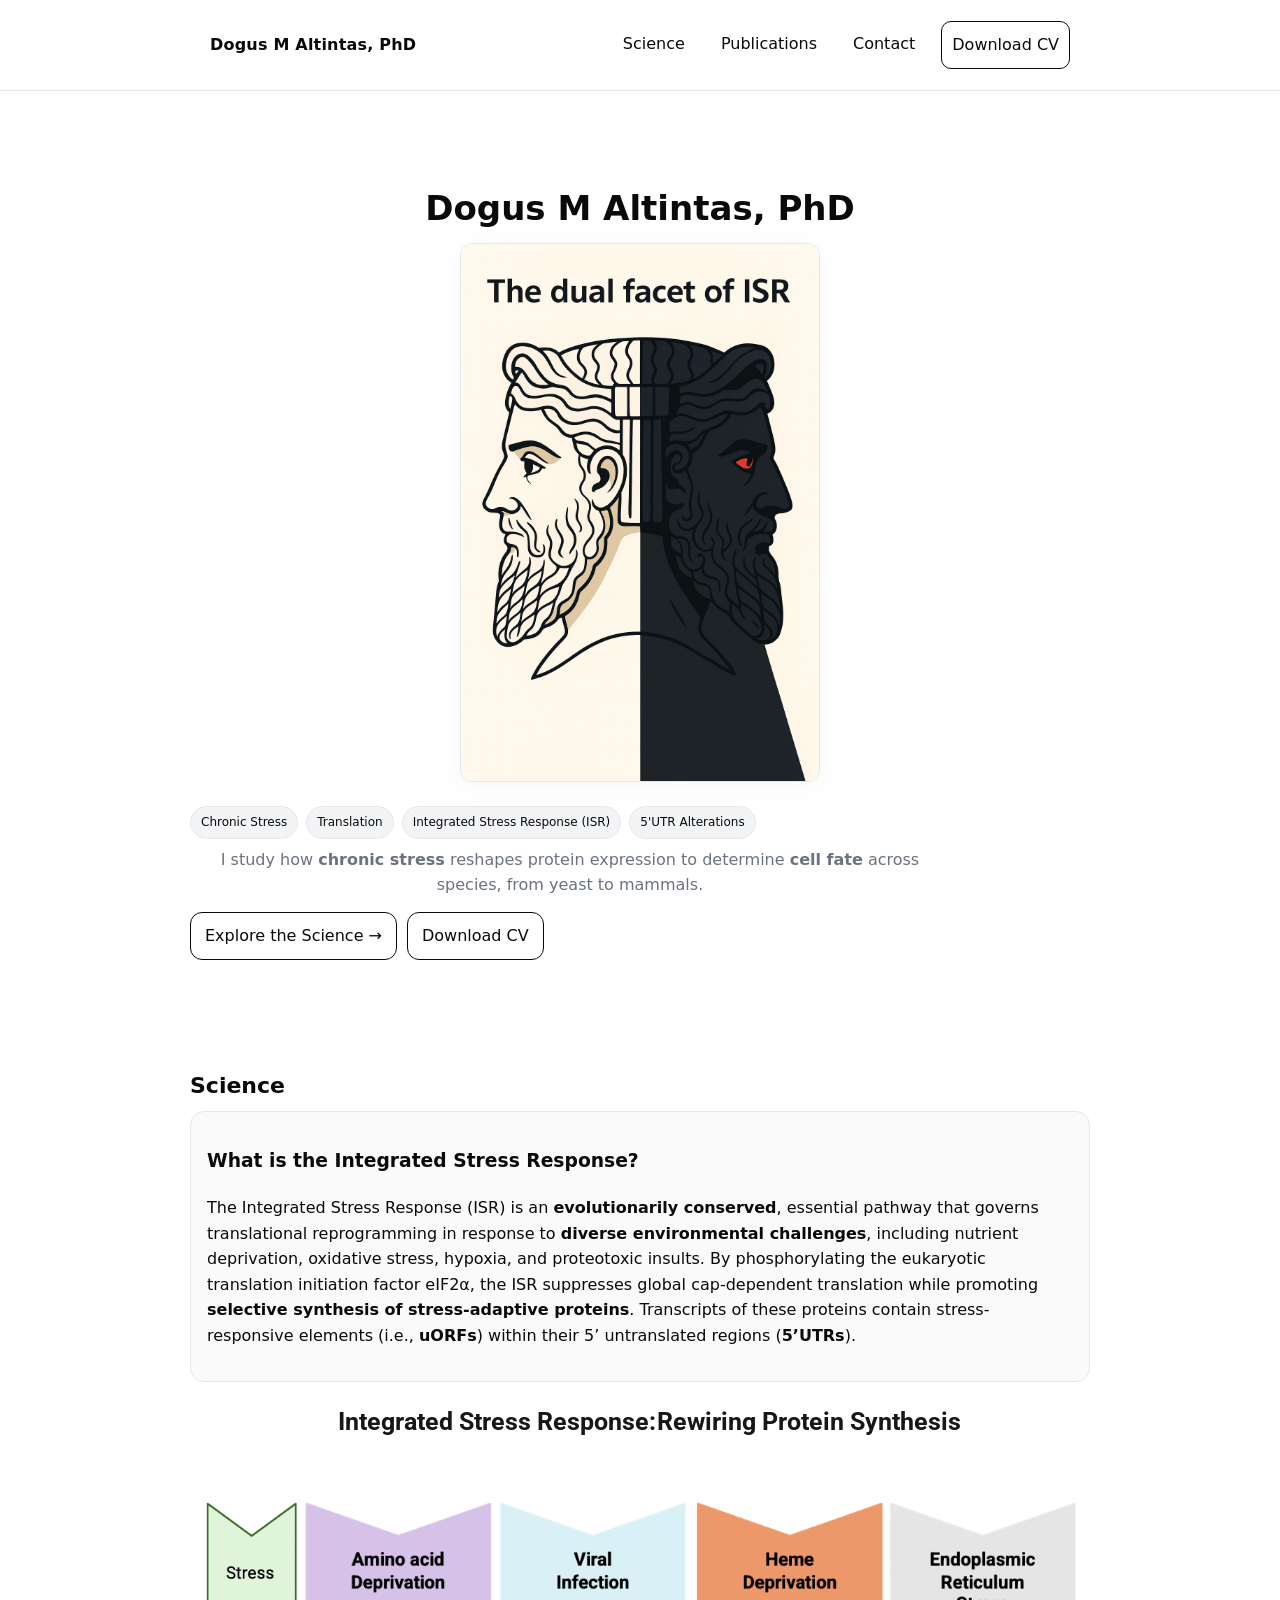
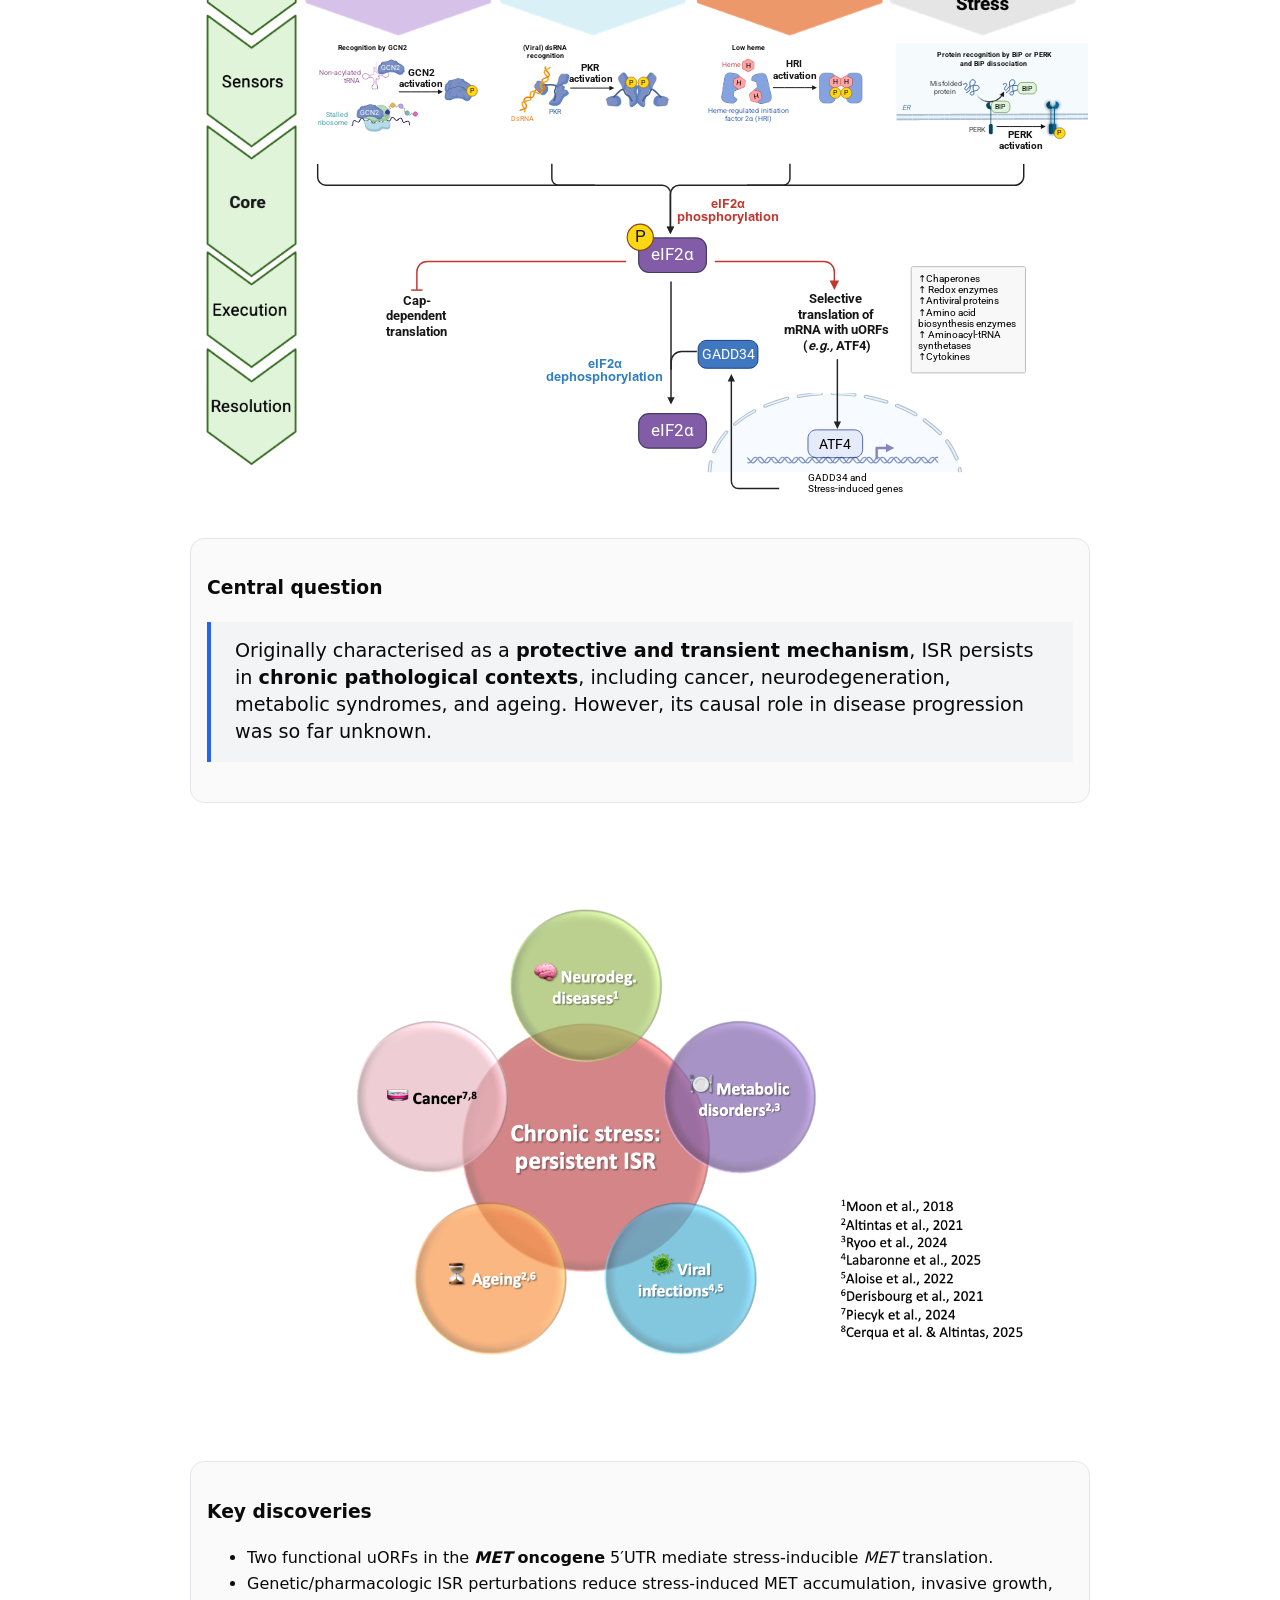
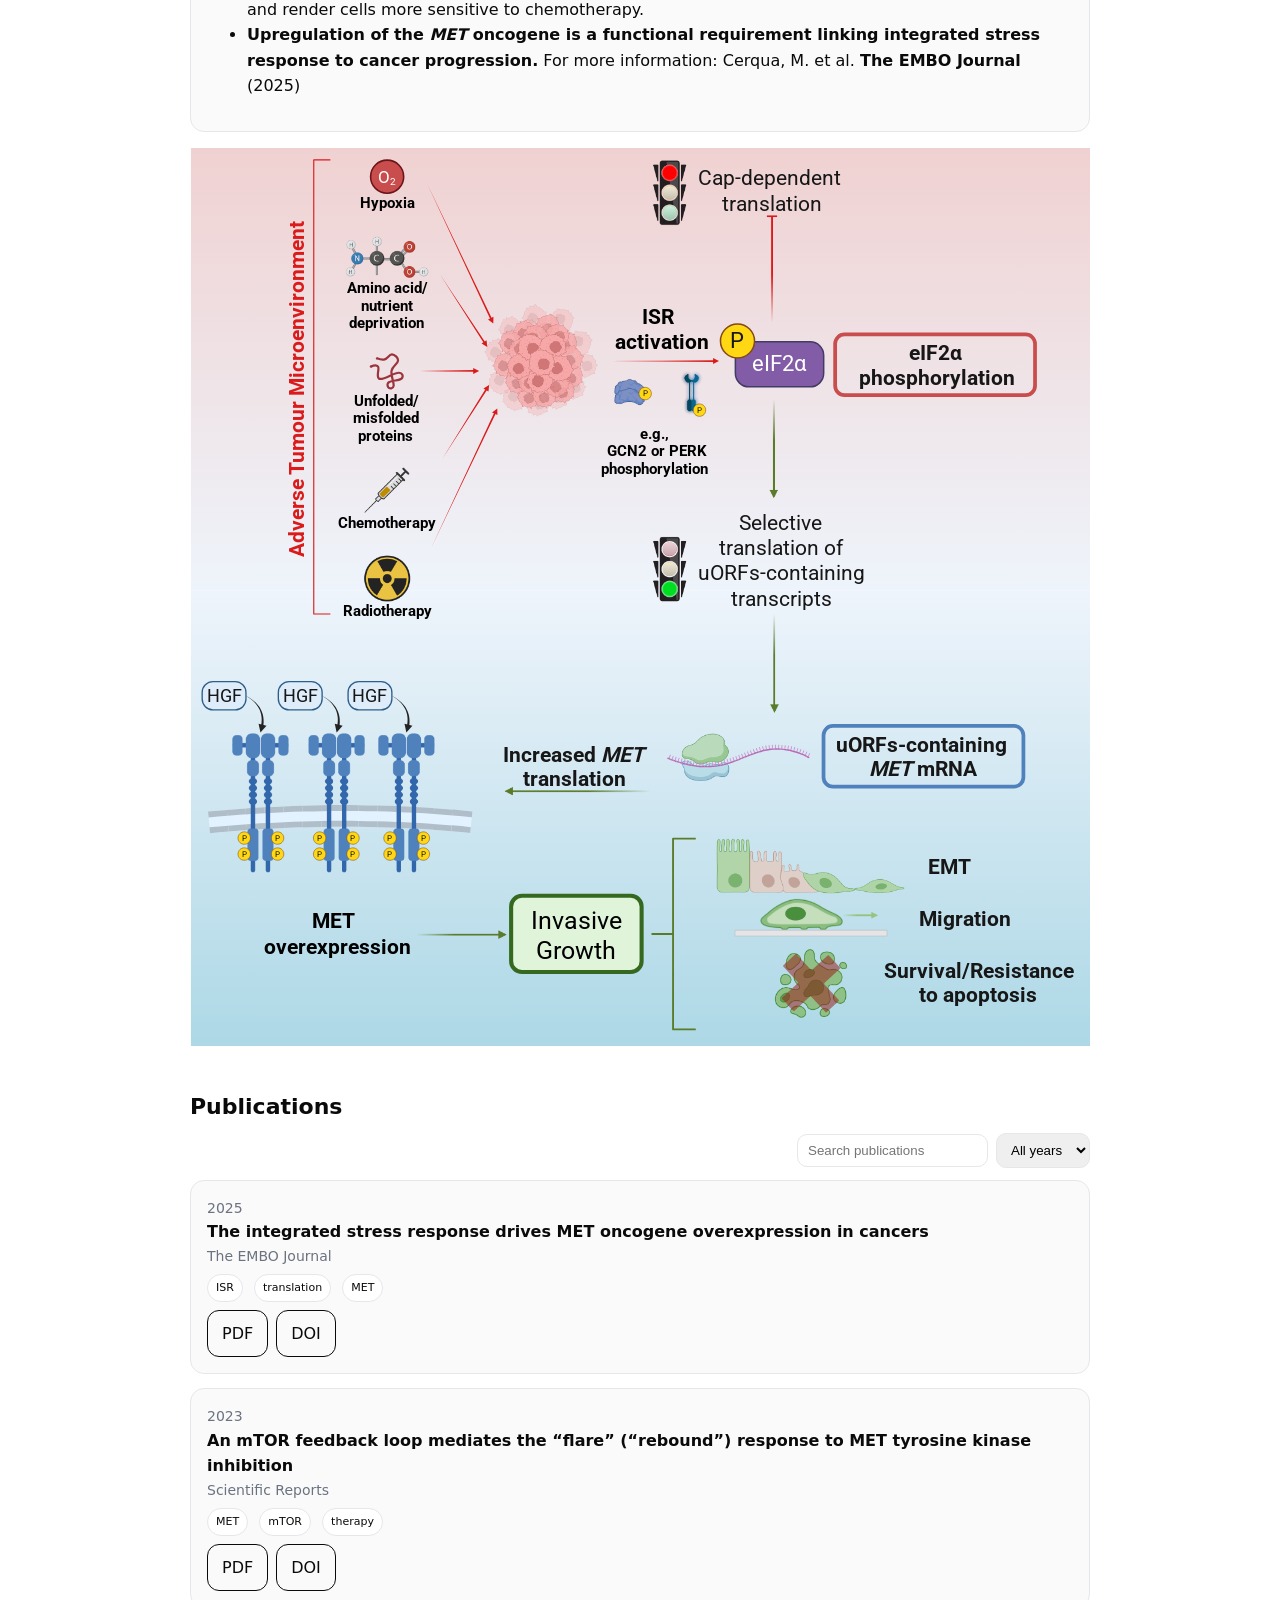
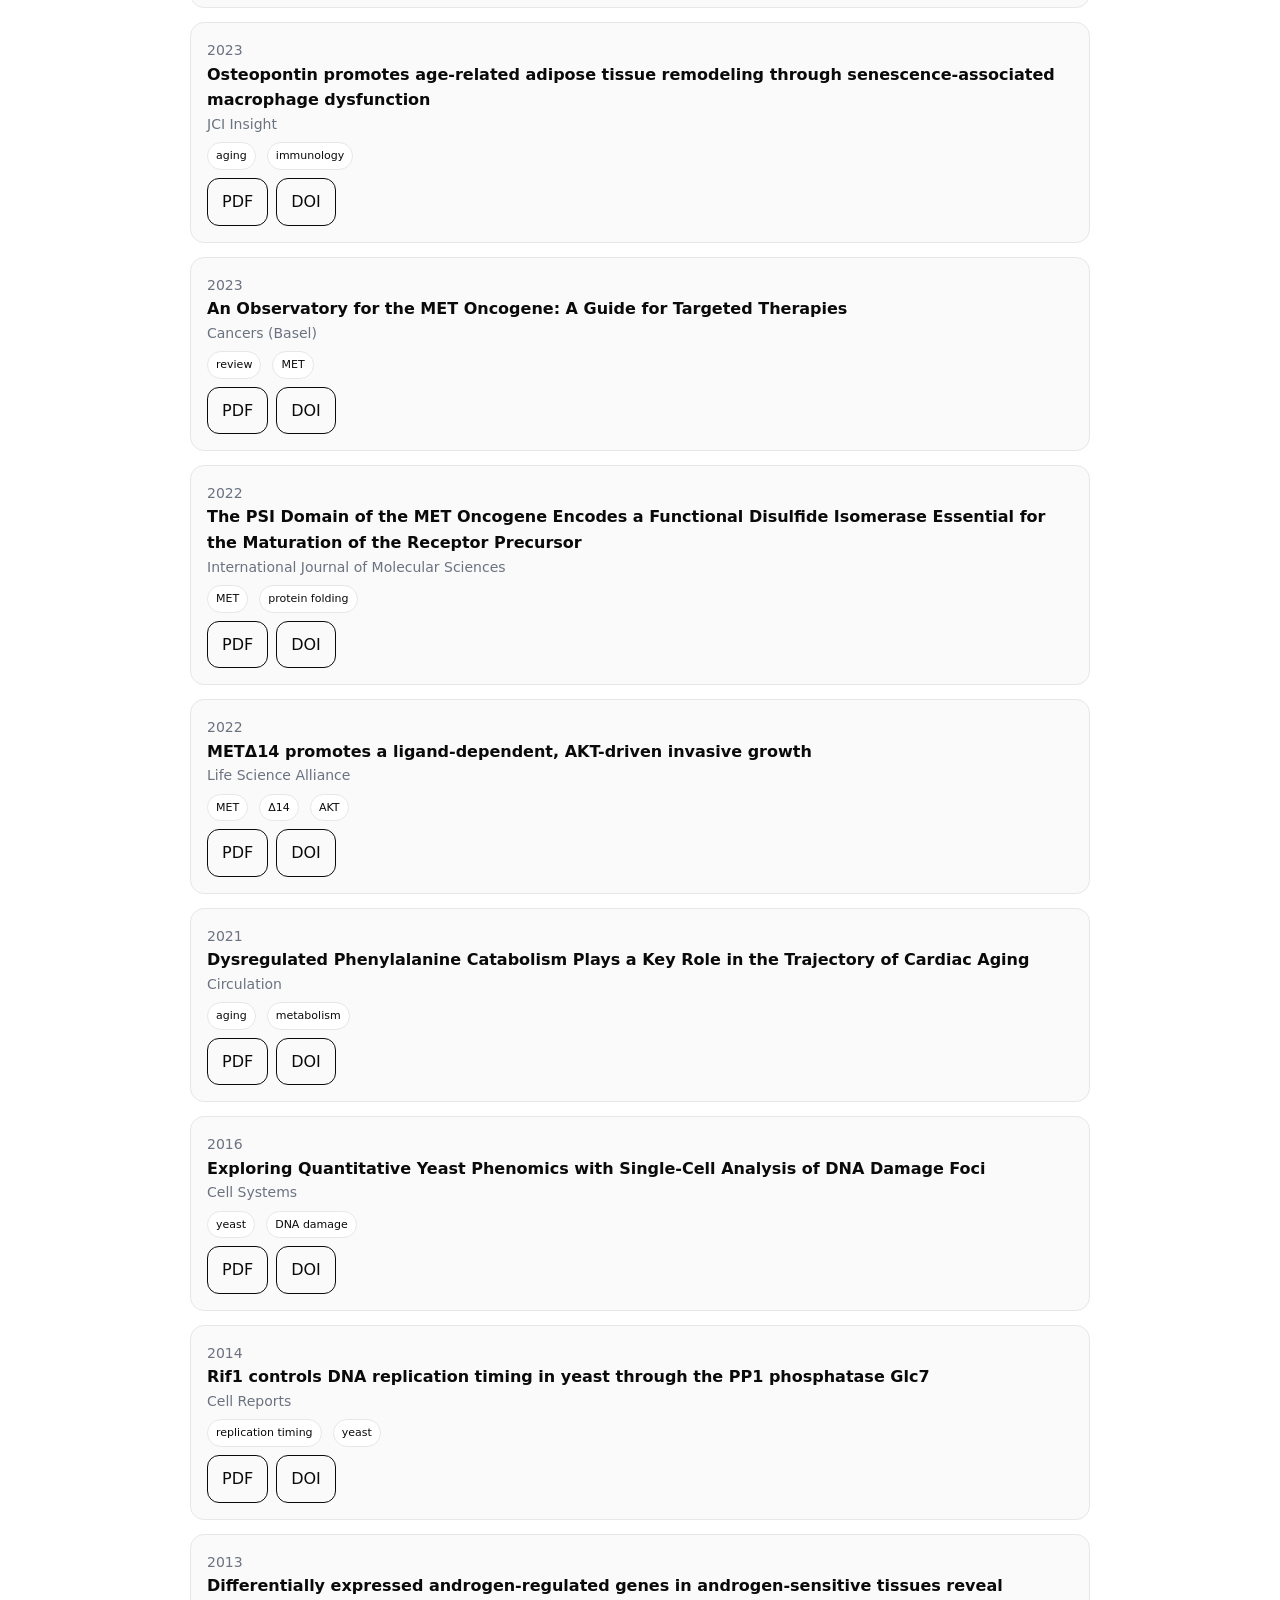
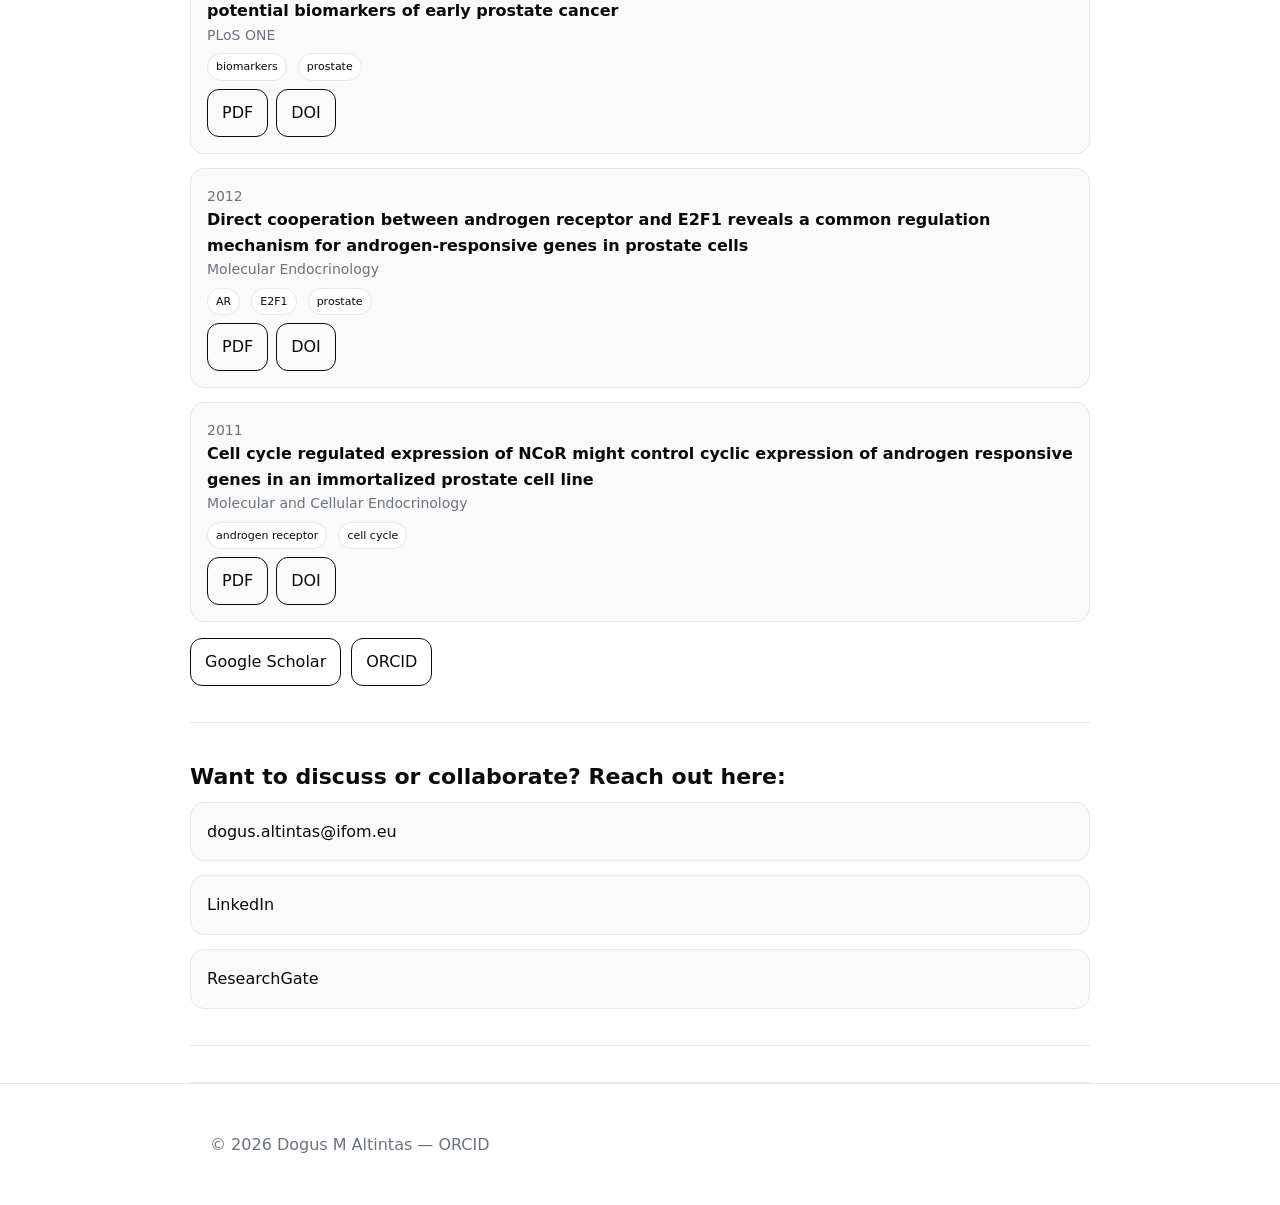
==== index.html @ 0d0ac502 "Add files via upload" ====
<!doctype html>
<html lang="en">
<head>
<meta charset="utf-8">
<meta name="viewport" content="width=device-width, initial-scale=1">
<title>Dogus M. Altintas, Ph.D. — Molecular Biologist</title>

<!-- Canonical & SEO -->
<link rel="canonical" href="https://altintas-d.github.io/altintas-dm/">
<meta name="description" content="Molecular biologist focused on translational control and the Integrated Stress Response (ISR).">
<meta name="author" content="Dogus M Altintas">

<!-- Open Graph / Twitter -->
<meta property="og:title" content="Dogus M Altintas, PhD">
<meta property="og:description" content="Chronic stress, translational control, the Integrated Stress Response (ISR), and 5'UTR Alterations.">
<meta property="og:type" content="website">
<meta property="og:url" content="https://altintas-d.github.io/altintas-dm/">
<meta property="og:image" content="assets/og-junon.png">
<meta name="twitter:card" content="summary_large_image">
<meta name="twitter:title" content="Dogus M Altintas, PhD">
<meta name="twitter:description" content="Chronic stress, translational control, and the Integrated Stress Response (ISR).">
<meta name="twitter:image" content="assets/og-junon.png">

<!-- JSON-LD -->
<script type="application/ld+json">
{
  "@context":"https://schema.org",
  "@type":"Person",
  "name":"Dogus M Altintas",
  "jobTitle":"Molecular Biologist",
  "url":"https://altintas-d.github.io/altintas-dm/",
  "sameAs":[
    "https://scholar.google.com/citations?user=b-Qah3UAAAAJ",
    "https://www.linkedin.com/in/dogus-altintas-ab0a99b6/",
    "https://orcid.org/0000-0001-7153-4462"
  ]
}
</script>

<style>
:root{ --fg:#0a0a0a; --bg:#fff; --muted:#6b7280; --border:#e5e7eb; --chip:#f3f4f6; }
*{box-sizing:border-box}
html,body{margin:0;padding:0;font-family:ui-sans-serif,system-ui,Inter,Helvetica,Arial,sans-serif;line-height:1.6;color:var(--fg);background:var(--bg)}
a{color:inherit;text-decoration:none} a:hover{text-decoration:underline}
.container{max-width:900px;margin:0 auto;padding:20px}
header{position:sticky;top:0;background:rgba(255,255,255,.9);backdrop-filter:saturate(160%) blur(6px);border-bottom:1px solid var(--border);z-index:10}
.nav{display:flex;align-items:center;justify-content:space-between;gap:12px;flex-wrap:wrap}
.brand{font-weight:700;padding:12px 0;letter-spacing:.2px}
.links{display:flex;gap:16px;flex-wrap:wrap}
.links a{padding:10px;border-radius:10px} .links a:hover{background:#f8fafc}
.hero{padding:72px 0} .hero h1{font-size:34px;margin:0 0 8px 0}
.hero p{color:var(--muted);max-width:760px;margin:8px 0 0}
.keywords{display:flex;gap:8px;flex-wrap:wrap;margin:16px 0 8px}
.keyword{font-size:12px;background:var(--chip);border:1px solid var(--border);border-radius:999px;padding:6px 10px}
.cta{display:flex;gap:10px;flex-wrap:wrap;margin-top:14px}
.button{border:1px solid var(--fg);border-radius:12px;padding:10px 14px;display:inline-block}
.section{padding:36px 0;border-bottom:1px solid var(--border)}
h2{font-size:22px;margin:0 0 8px 0}
.grid{display:grid;grid-template-columns:1fr;gap:14px}
.card{border:1px solid var(--border);border-radius:14px;padding:16px;background:#fafafa}
.small{color:var(--muted);font-size:14px}
.center{text-align:center}
img.hero-art{max-width:360px;width:100%;height:auto;border-radius:12px;border:1px solid var(--border);box-shadow:0 4px 24px rgba(0,0,0,.04)}
.badge{display:inline-block;font-size:11px;border:1px solid var(--border);border-radius:999px;padding:4px 8px;margin-right:6px;background:#fff}
.pub-actions{display:flex;gap:8px;flex-wrap:wrap;margin-top:8px}
.controls{display:flex;gap:8px;flex-wrap:wrap;align-items:center;justify-content:flex-end}
input[type='search'], select{border:1px solid var(--border);border-radius:10px;padding:8px 10px}
footer{padding:28px 0;color:var(--muted);border-top:1px solid var(--border)}
.notice{background:#fefce8;border:1px solid #fde68a;color:#92400e;padding:10px 12px;border-radius:10px}
</style>

<style>
  /* === Janus split hero (vanilla HTML/CSS/JS) === */
  .janus-wrap{
    --split:50%;
    position:relative; max-width:760px; margin:24px auto;
    border-radius:16px; overflow:hidden; border:1px solid #e5e7eb;
    background:#fff;
  }
  .janus{display:block; width:100%; height:auto; user-select:none; pointer-events:none}
  /* Base = light/acute (left). Overlay = dark/chronic (right) clipped by --split */
  .janus.base{ filter: saturate(1.02) brightness(1.02); }
  .janus.overlay{
    position:absolute; inset:0;
    clip-path: polygon(var(--split) 0, 100% 0, 100% 100%, var(--split) 100%);
    filter: grayscale(.15) brightness(.62) contrast(1.2);
    transition: clip-path .8s ease;
  }
  /* Right side subtle vignette to emphasize chronic */
  .janus-wrap::after{
    content:""; position:absolute; inset:0;
    background: linear-gradient(to right, transparent 40%, rgba(0,0,0,.45) 100%);
    mix-blend-mode:multiply; pointer-events:none;
  }
  /* Split handle highlight */
  .janus-splitline{
    position:absolute; top:0; bottom:0; left:calc(var(--split) - 1px); width:2px;
    background: linear-gradient(to bottom, rgba(0,0,0,.0), rgba(0,0,0,.25), rgba(0,0,0,.0));
    pointer-events:none; transition:left .8s ease;
  }
  /* Labels */
  .janus-label{
    position:absolute; bottom:10px; font:12px ui-sans-serif,system-ui,Inter,Arial;
    background:#ffffffd9; color:#111; border:1px solid #e5e7eb; border-radius:999px;
    padding:6px 10px; backdrop-filter:saturate(120%) blur(4px);
  }
  .janus-label.right{ right:10px; }
  .janus-label.left{ left:10px; }
  /* On hover, slide split a bit to the right to reveal more “acute” side */
  .janus-wrap:hover{ --split:60%; }
  /* Dark theme (optional) */
  @media (prefers-color-scheme: dark){
    .janus-wrap{ border-color:#1f2937; background:#0b0f19; }
    .janus-wrap::after{ background: linear-gradient(to right, transparent 40%, rgba(0,0,0,.55) 100%); }
    .janus-label{ background:#111827d9; color:#e5e7eb; border-color:#374151; }
    .janus-splitline{ background: linear-gradient(to bottom, rgba(255,255,255,.0), rgba(255,255,255,.35), rgba(255,255,255,.0)); }
  }
</style>



</head>
<body>
  <header>
    <div class="container nav">
      <a class="brand" href="#home">Dogus M Altintas, PhD</a>
      <nav class="links">
        <a href="#science">Science</a>
        <a href="#publications">Publications</a>
        <a href="#contact">Contact</a>
        <a class="button" href="cv/Dogus_M_Altintas_CV.pdf" download>Download CV</a>
      </nav>
    </div>
  </header>

  <main>
    <!-- Home -->
    <section id="home" class="container hero center">
      <h1 style="margin-top:18px">Dogus M Altintas, PhD</h1>
      <img class="hero-art" src="assets/janus.png" alt="Junon cartoon (placeholder)" loading="lazy" decoding="async">
      <div class="keywords" aria-label="keywords">
        <span class="keyword">Chronic Stress</span>
        <span class="keyword">Translation</span>
        <span class="keyword">Integrated Stress Response (ISR)</span>
        <span class="keyword">5'UTR Alterations</span>
      </div>
      <p>I study how <strong>chronic stress</strong> reshapes protein expression to determine <strong>cell fate</strong> across species, from yeast to mammals.</p>
      <div class="cta">
        <a class="button" href="#science">Explore the Science →</a>
        <a class="button" href="cv/Dogus_M_Altintas_CV.pdf" download>Download CV</a>
      </div>
    </section>

    <!-- Science -->
    <section id="science" class="container section">
      <h2>Science</h2>
      <div class="grid">
        <div class="card">
          <h3>What is the Integrated Stress Response?</h3>
          <p>The Integrated Stress Response (ISR) is an <strong>evolutionarily conserved</strong>, essential pathway that governs translational reprogramming in response to <strong>diverse environmental challenges</strong>, including nutrient deprivation, oxidative stress, hypoxia, and proteotoxic insults. By phosphorylating the eukaryotic translation initiation factor eIF2α, the ISR suppresses global cap-dependent translation while promoting <strong>selective synthesis of stress-adaptive proteins</strong>. Transcripts of these proteins contain stress-responsive elements (i.e., <strong>uORFs</strong>) within their 5’ untranslated regions (<strong>5’UTRs</strong>). </p>
        </div>
        <section id="science">
  <img src="assets/isr-cartoon.svg" alt="Integrated Stress Response mechanism" style="max-width:100%; height:auto;">
   <div class="grid">
        <div class="card">
          <h3>Central question</h3>
          <p style="background:#f3f4f6; padding:1rem 1.5rem; border-left:4px solid #2563eb; font-size:1.2rem; line-height:1.4; margin-bottom:1.5rem;">
  Originally characterised as a <strong>protective and transient mechanism</strong>, 
  ISR persists in <strong>chronic pathological contexts</strong>, 
  including cancer, neurodegeneration, metabolic syndromes, and ageing. 
  However, its causal role in disease progression was so far unknown.
        <section id="science">
          </div>
  <img src="assets/Chronic ISR diseases.svg" alt="Integrated Stress Response mechanism" style="max-width:100%; height:auto;">
   <div class="grid">
        <div class="card">
          <h3>Key discoveries</h3>
          <ul>
            <li>Two functional uORFs in the <strong><em>MET</em> oncogene</strong> 5′UTR mediate stress-inducible <em>MET</em> translation.</li>
            <li>Genetic/pharmacologic ISR perturbations reduce stress-induced MET accumulation, invasive growth, and render cells more sensitive to chemotherapy.</li>
            <li><strong>Upregulation of the <em>MET</em> oncogene is a functional requirement linking integrated stress response to cancer progression.</strong> For more information: Cerqua, M. et al. <strong>The EMBO Journal</strong> (2025)</li>
          </ul>
        </div>
        <section id="science">
  <img src="assets/Graphical abstract ISR MET.svg" alt="Integrated Stress Response mechanism" style="max-width:100%; height:auto;">
   

    <!-- Publications -->
    <section id="publications" class="container section">
      <h2>Publications</h2>
      <div class="controls">
        <input type="search" id="q" placeholder="Search publications">
        <select id="year">
          <option value="all">All years</option>
          <option>2025</option>
          <option>2023</option>
          <option>2022</option>
          <option>2021</option>
          <option>2016</option>
          <option>2014</option>
          <option>2013</option>
          <option>2012</option>
          <option>2011</option>
        </select>
      </div>
      <div id="pub-list" class="grid" style="margin-top:12px"></div>
      <div class="cta" style="margin-top:16px">
        <a class="button" href="https://scholar.google.com/citations?user=b-Qah3UAAAAJ&hl=fr&oi=ao">Google Scholar</a>
        <a class="button" href="https://orcid.org/0000-0001-7153-4462">ORCID</a>
      </div>
    </section>

    <!-- Contact -->
    <section id="contact" class="container section">
      <h2>Want to discuss or collaborate? Reach out here:</h2>
      <div class="grid">
        <div class="card">
          <div class="small"></div>
          <div><a href="mailto:dogus.altintas@ifom.eu">dogus.altintas@ifom.eu</a></div>
        </div>
        <div class="card">
          <div class="small"></div>
          <div><a href="https://www.linkedin.com/in/dogus-altintas-ab0a99b6/">LinkedIn</a></div>
        </div>
        <div class="card">
          <div class="small"></div>
          <div><a href="https://www.researchgate.net/profile/Dogus-Altintas-3">ResearchGate</a></div>
      </div>
    </section>
  </main>

  <footer>
    <div class="container">© <span id="yr"></span> Dogus M Altintas — <a href="https://orcid.org/0000-0001-7153-4462">ORCID</a></div>
  </footer>

<script>
// Year
document.getElementById('yr').textContent = new Date().getFullYear();

// Publications data
const pubs = [
  { y:2011, t:'Cell cycle regulated expression of NCoR might control cyclic expression of androgen responsive genes in an immortalized prostate cell line', j:'Molecular and Cellular Endocrinology', doi:'10.1016/j.mce.2010.10.007', pdf:'pubs/NCoR 2011.pdf', tags:['androgen receptor','cell cycle'] },
  { y:2012, t:'Direct cooperation between androgen receptor and E2F1 reveals a common regulation mechanism for androgen-responsive genes in prostate cells', j:'Molecular Endocrinology', doi:'10.1210/me.2012-1016', pdf:'pubs/E2F1 2012.pdf', tags:['AR','E2F1','prostate'] },
  { y:2013, t:'Differentially expressed androgen-regulated genes in androgen-sensitive tissues reveal potential biomarkers of early prostate cancer', j:'PLoS ONE', doi:'10.1371/journal.pone.0066278', pdf:'pubs/PlosOne 2013.pdf', tags:['biomarkers','prostate'] },
  { y:2014, t:'Rif1 controls DNA replication timing in yeast through the PP1 phosphatase Glc7', j:'Cell Reports', doi:'10.1016/j.celrep.2014.03.010', pdf:'pubs/Stefano 2014 Cell Reports.pdf', tags:['replication timing','yeast'] },
  { y:2016, t:'Exploring Quantitative Yeast Phenomics with Single-Cell Analysis of DNA Damage Foci', j:'Cell Systems', doi:'10.1016/j.cels.2016.08.008', pdf:'pubs/Styles 2016 Cell Systems.pdf', tags:['yeast','DNA damage'] },
  { y:2021, t:'Dysregulated Phenylalanine Catabolism Plays a Key Role in the Trajectory of Cardiac Aging', j:'Circulation', doi:'10.1161/CIRCULATIONAHA.121.054204', pdf:'pubs/CIRCULATIONAHA.121.054204.pdf', tags:['aging','metabolism'] },
  { y:2022, t:'The PSI Domain of the MET Oncogene Encodes a Functional Disulfide Isomerase Essential for the Maturation of the Receptor Precursor', j:'International Journal of Molecular Sciences', doi:'10.3390/ijms232012427', pdf:'pubs/PSI_ijms-23-12427-v3.pdf', tags:['MET','protein folding'] },
  { y:2022, t:'METΔ14 promotes a ligand-dependent, AKT-driven invasive growth', j:'Life Science Alliance', doi:'10.26508/lsa.202201409', pdf:'pubs/Exon14_e202201409.full.pdf', tags:['MET','Δ14','AKT'] },
  { y:2023, t:'An mTOR feedback loop mediates the “flare” (“rebound”) response to MET tyrosine kinase inhibition', j:'Scientific Reports', doi:'10.1038/s41598-023-28648-3', pdf:'pubs/mTOR_s41598-023-28648-3.pdf', tags:['MET','mTOR','therapy'] },
  { y:2023, t:'Osteopontin promotes age-related adipose tissue remodeling through senescence-associated macrophage dysfunction', j:'JCI Insight', doi:'10.1172/jci.insight.145811', pdf:'pubs/JCI_145811.1-20230403164835-covered-e0fd13ba177f913fd3156f593ead4cfd.pdf', tags:['aging','immunology'] },
  { y:2023, t:'An Observatory for the MET Oncogene: A Guide for Targeted Therapies', j:'Cancers (Basel)', doi:'10.3390/cancers15184672', pdf:'pubs/cancers-15-04672.pdf', tags:['review','MET'] },
  { y:2025, t:'The integrated stress response drives MET oncogene overexpression in cancers', j:'The EMBO Journal', doi:'10.1038/s44318-024-00338-4', pdf:'pubs/cerqua-et-al-2025-the-integrated-stress-response-drives-met-oncogene-overexpression-in-cancers.pdf', tags:['ISR','translation','MET'] },
];

const list = document.getElementById('pub-list');
const q = document.getElementById('q');
const year = document.getElementById('year');

function render(){
  const query = (q.value||'').toLowerCase();
  const y = year.value;
  list.innerHTML = '';
  pubs.filter(p => {
    const okYear = y==='all' || String(p.y)===y;
    const text = (p.t + ' ' + p.j + ' ' + (p.tags||[]).join(' ')).toLowerCase();
    const okText = text.includes(query);
    return okYear && okText;
  }).sort((a,b)=>b.y-a.y).forEach(p => {
    const card = document.createElement('div');
    card.className = 'card';
    card.innerHTML = `
      <div class="small">${p.y}</div>
      <div style="font-weight:600">${p.t}</div>
      <div class="small">${p.j}</div>
      <div style="margin-top:6px">${(p.tags||[]).map(t=>`<span class="badge">${t}</span>`).join(' ')}</div>
      <div class="pub-actions">
        ${p.pdf ? `<a class="button" href="${p.pdf}">PDF</a>` : '<span class="small">PDF coming soon</span>'}
        ${p.doi ? `<a class="button" href="https://doi.org/${p.doi}">DOI</a>` : ''}
      </div>
    `;
    list.appendChild(card);
  });
}
q.addEventListener('input', render);
year.addEventListener('change', render);
render();
</script>
<script>
  (function(){
    const wrap = document.getElementById('isrCartoon');
    const buttons = wrap.querySelectorAll('.isr-toggle');
    const outcomeLabel = document.getElementById('outcomeLabel');
    const outcomeText = document.getElementById('outcomeText');

    function setMode(mode){
      // update wrapper theme
      wrap.classList.toggle('chronic', mode === 'chronic');
      // UI buttons
      buttons.forEach(b => b.classList.toggle('active', b.dataset.mode === mode));
      // outcome text
      if(mode === 'acute'){
        outcomeLabel.textContent = 'Resolution:';
        outcomeText.textContent = 'Homeostasis restored · Proteostasis balanced · Adaptive recovery';
      } else {
        outcomeLabel.textContent = 'Outcome:';
        outcomeText.textContent = 'Persistent eIF2α~P · Translational reprogramming · Invasion & therapy tolerance';
      }
    }

    buttons.forEach(b => b.addEventListener('click', () => setMode(b.dataset.mode)));
    setMode('acute'); // default
  })();
</script>
<script>
  (function(){
    const wrap = document.getElementById('janusHero');
    if(!wrap) return;
    const line = wrap.querySelector('.janus-splitline');

    // keep the line aligned with --split
    const syncLine = () => {
      const cs = getComputedStyle(wrap);
      line.style.left = `calc(${cs.getPropertyValue('--split').trim()} - 1px)`;
    };
    const setSplit = pct => {
      wrap.style.setProperty('--split', pct + '%');
      syncLine();
    };

    // Initial split & smooth scroll-in animation
    setSplit(50);
    const io = new IntersectionObserver((entries) => {
      entries.forEach(entry => {
        if(entry.isIntersecting){
          // animate from 30% to 50%
          let start = null;
          const animate = (t) => {
            if(start === null) start = t;
            const p = Math.min(1, (t - start) / 800);  // 0.8s
            const val = 30 + (20 * p);
            setSplit(val);
            if(p < 1) requestAnimationFrame(animate);
          };
          requestAnimationFrame(animate);
          io.unobserve(wrap);
        }
      });
    }, { threshold: 0.35 });
    io.observe(wrap);

    // Re-sync on hover transitions
    wrap.addEventListener('transitionend', syncLine);
    window.addEventListener('resize', syncLine, { passive:true });
  })();
</script>
</body>
</html>
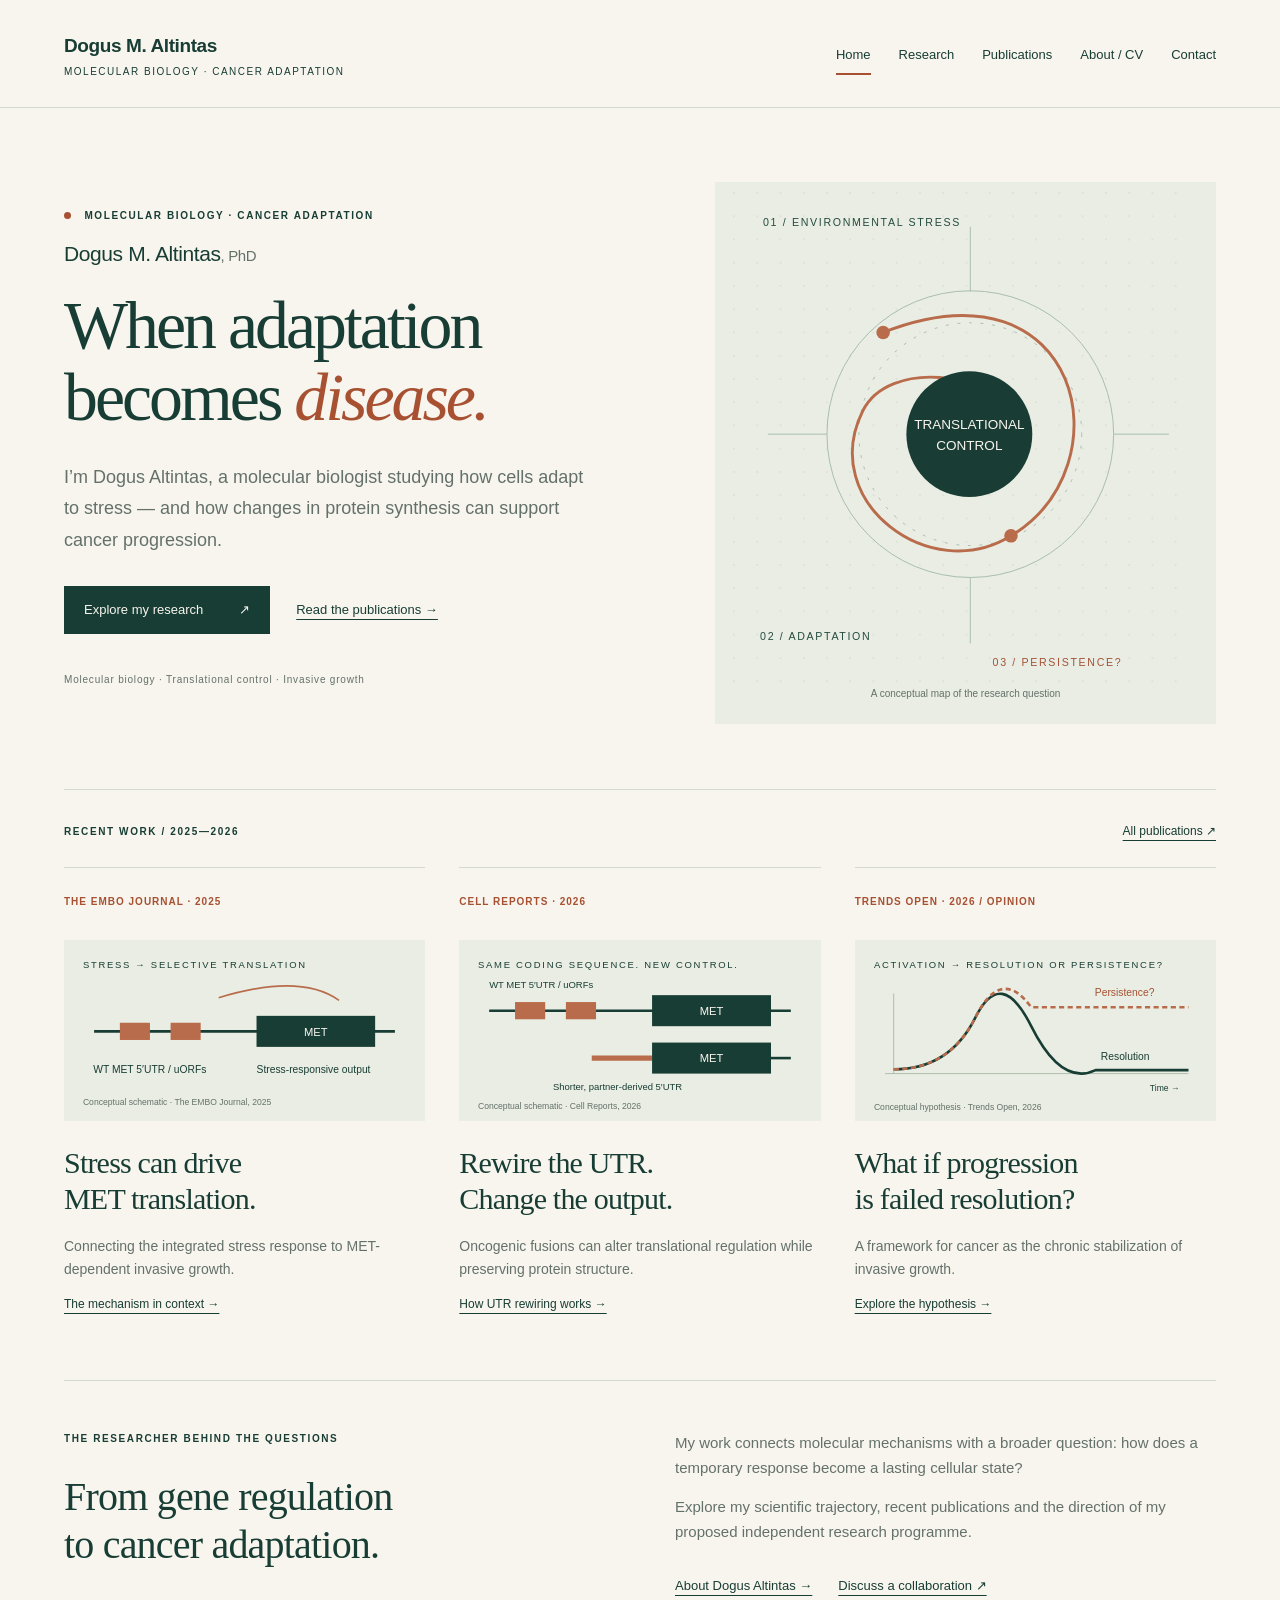
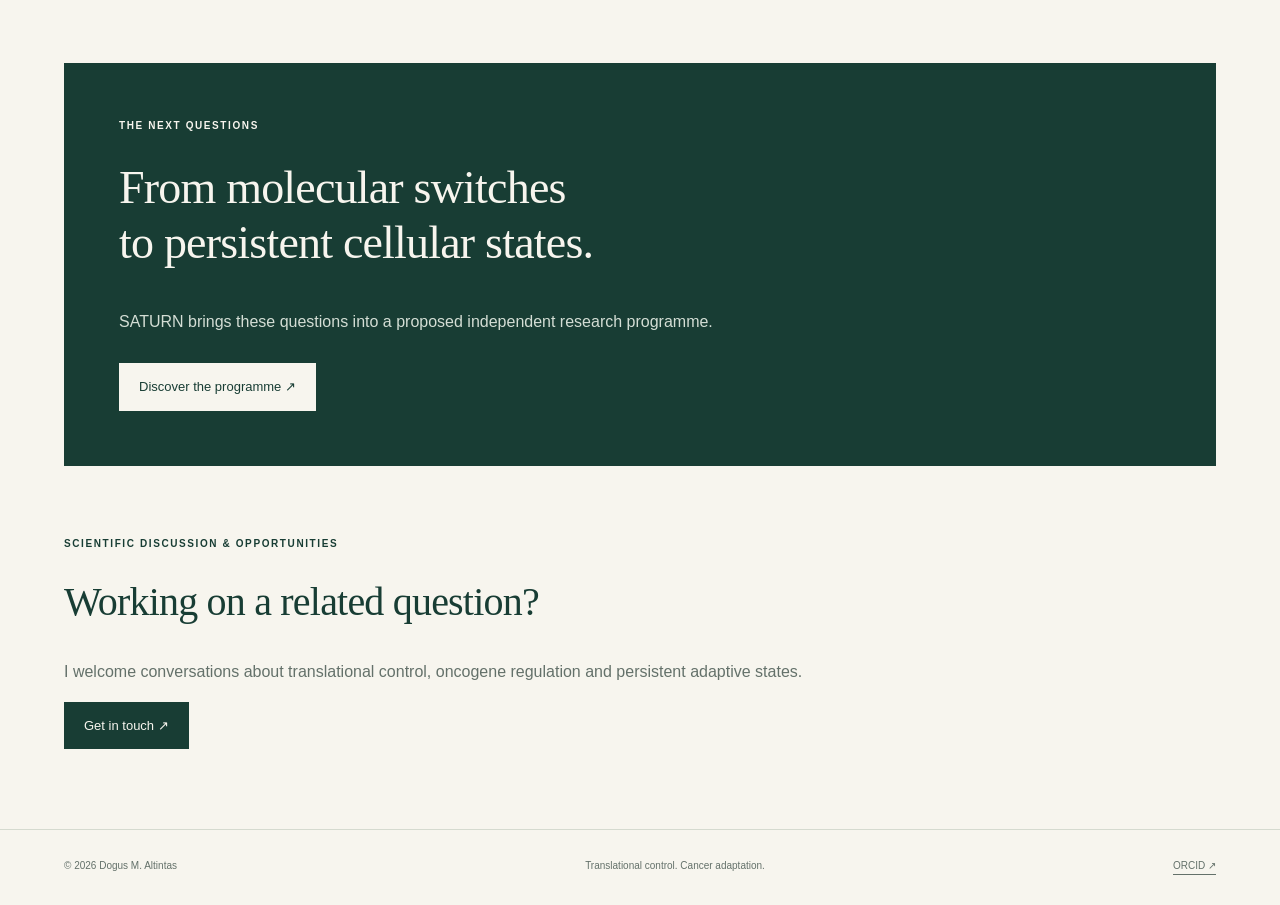
==== commit b3e3c887: "Publish redesigned academic website with SEO" ====
--- a/index.html
+++ b/index.html
@@ -1,363 +1,3 @@
-<!doctype html>
-<html lang="en">
-<head>
-<meta charset="utf-8">
-<meta name="viewport" content="width=device-width, initial-scale=1">
-<title>Dogus M. Altintas, Ph.D. — Molecular Biologist</title>
-
-<!-- Canonical & SEO -->
-<link rel="canonical" href="https://altintas-d.github.io/altintas-dm/">
-<meta name="description" content="Molecular biologist focused on translational control and the Integrated Stress Response (ISR).">
-<meta name="author" content="Dogus M Altintas">
-
-<!-- Open Graph / Twitter -->
-<meta property="og:title" content="Dogus M Altintas, PhD">
-<meta property="og:description" content="Chronic stress, translational control, the Integrated Stress Response (ISR), and 5'UTR Alterations.">
-<meta property="og:type" content="website">
-<meta property="og:url" content="https://altintas-d.github.io/altintas-dm/">
-<meta property="og:image" content="assets/og-junon.png">
-<meta name="twitter:card" content="summary_large_image">
-<meta name="twitter:title" content="Dogus M Altintas, PhD">
-<meta name="twitter:description" content="Chronic stress, translational control, and the Integrated Stress Response (ISR).">
-<meta name="twitter:image" content="assets/og-junon.png">
-
-<!-- JSON-LD -->
-<script type="application/ld+json">
-{
-  "@context":"https://schema.org",
-  "@type":"Person",
-  "name":"Dogus M Altintas",
-  "jobTitle":"Molecular Biologist",
-  "url":"https://altintas-d.github.io/altintas-dm/",
-  "sameAs":[
-    "https://scholar.google.com/citations?user=b-Qah3UAAAAJ",
-    "https://www.linkedin.com/in/dogus-altintas-ab0a99b6/",
-    "https://orcid.org/0000-0001-7153-4462"
-  ]
-}
-</script>
-
-<style>
-:root{ --fg:#0a0a0a; --bg:#fff; --muted:#6b7280; --border:#e5e7eb; --chip:#f3f4f6; }
-*{box-sizing:border-box}
-html,body{margin:0;padding:0;font-family:ui-sans-serif,system-ui,Inter,Helvetica,Arial,sans-serif;line-height:1.6;color:var(--fg);background:var(--bg)}
-a{color:inherit;text-decoration:none} a:hover{text-decoration:underline}
-.container{max-width:900px;margin:0 auto;padding:20px}
-header{position:sticky;top:0;background:rgba(255,255,255,.9);backdrop-filter:saturate(160%) blur(6px);border-bottom:1px solid var(--border);z-index:10}
-.nav{display:flex;align-items:center;justify-content:space-between;gap:12px;flex-wrap:wrap}
-.brand{font-weight:700;padding:12px 0;letter-spacing:.2px}
-.links{display:flex;gap:16px;flex-wrap:wrap}
-.links a{padding:10px;border-radius:10px} .links a:hover{background:#f8fafc}
-.hero{padding:72px 0} .hero h1{font-size:34px;margin:0 0 8px 0}
-.hero p{color:var(--muted);max-width:760px;margin:8px 0 0}
-.keywords{display:flex;gap:8px;flex-wrap:wrap;margin:16px 0 8px}
-.keyword{font-size:12px;background:var(--chip);border:1px solid var(--border);border-radius:999px;padding:6px 10px}
-.cta{display:flex;gap:10px;flex-wrap:wrap;margin-top:14px}
-.button{border:1px solid var(--fg);border-radius:12px;padding:10px 14px;display:inline-block}
-.section{padding:36px 0;border-bottom:1px solid var(--border)}
-h2{font-size:22px;margin:0 0 8px 0}
-.grid{display:grid;grid-template-columns:1fr;gap:14px}
-.card{border:1px solid var(--border);border-radius:14px;padding:16px;background:#fafafa}
-.small{color:var(--muted);font-size:14px}
-.center{text-align:center}
-img.hero-art{max-width:360px;width:100%;height:auto;border-radius:12px;border:1px solid var(--border);box-shadow:0 4px 24px rgba(0,0,0,.04)}
-.badge{display:inline-block;font-size:11px;border:1px solid var(--border);border-radius:999px;padding:4px 8px;margin-right:6px;background:#fff}
-.pub-actions{display:flex;gap:8px;flex-wrap:wrap;margin-top:8px}
-.controls{display:flex;gap:8px;flex-wrap:wrap;align-items:center;justify-content:flex-end}
-input[type='search'], select{border:1px solid var(--border);border-radius:10px;padding:8px 10px}
-footer{padding:28px 0;color:var(--muted);border-top:1px solid var(--border)}
-.notice{background:#fefce8;border:1px solid #fde68a;color:#92400e;padding:10px 12px;border-radius:10px}
-</style>
-
-<style>
-  /* === Janus split hero (vanilla HTML/CSS/JS) === */
-  .janus-wrap{
-    --split:50%;
-    position:relative; max-width:760px; margin:24px auto;
-    border-radius:16px; overflow:hidden; border:1px solid #e5e7eb;
-    background:#fff;
-  }
-  .janus{display:block; width:100%; height:auto; user-select:none; pointer-events:none}
-  /* Base = light/acute (left). Overlay = dark/chronic (right) clipped by --split */
-  .janus.base{ filter: saturate(1.02) brightness(1.02); }
-  .janus.overlay{
-    position:absolute; inset:0;
-    clip-path: polygon(var(--split) 0, 100% 0, 100% 100%, var(--split) 100%);
-    filter: grayscale(.15) brightness(.62) contrast(1.2);
-    transition: clip-path .8s ease;
-  }
-  /* Right side subtle vignette to emphasize chronic */
-  .janus-wrap::after{
-    content:""; position:absolute; inset:0;
-    background: linear-gradient(to right, transparent 40%, rgba(0,0,0,.45) 100%);
-    mix-blend-mode:multiply; pointer-events:none;
-  }
-  /* Split handle highlight */
-  .janus-splitline{
-    position:absolute; top:0; bottom:0; left:calc(var(--split) - 1px); width:2px;
-    background: linear-gradient(to bottom, rgba(0,0,0,.0), rgba(0,0,0,.25), rgba(0,0,0,.0));
-    pointer-events:none; transition:left .8s ease;
-  }
-  /* Labels */
-  .janus-label{
-    position:absolute; bottom:10px; font:12px ui-sans-serif,system-ui,Inter,Arial;
-    background:#ffffffd9; color:#111; border:1px solid #e5e7eb; border-radius:999px;
-    padding:6px 10px; backdrop-filter:saturate(120%) blur(4px);
-  }
-  .janus-label.right{ right:10px; }
-  .janus-label.left{ left:10px; }
-  /* On hover, slide split a bit to the right to reveal more “acute” side */
-  .janus-wrap:hover{ --split:60%; }
-  /* Dark theme (optional) */
-  @media (prefers-color-scheme: dark){
-    .janus-wrap{ border-color:#1f2937; background:#0b0f19; }
-    .janus-wrap::after{ background: linear-gradient(to right, transparent 40%, rgba(0,0,0,.55) 100%); }
-    .janus-label{ background:#111827d9; color:#e5e7eb; border-color:#374151; }
-    .janus-splitline{ background: linear-gradient(to bottom, rgba(255,255,255,.0), rgba(255,255,255,.35), rgba(255,255,255,.0)); }
-  }
-</style>
-
-
-
-</head>
-<body>
-  <header>
-    <div class="container nav">
-      <a class="brand" href="#home">Dogus M Altintas, PhD</a>
-      <nav class="links">
-        <a href="#science">Science</a>
-        <a href="#publications">Publications</a>
-        <a href="#contact">Contact</a>
-        <a class="button" href="cv/Dogus_M_Altintas_CV.pdf" download>Download CV</a>
-      </nav>
-    </div>
-  </header>
-
-  <main>
-    <!-- Home -->
-    <section id="home" class="container hero center">
-      <h1 style="margin-top:18px">Dogus M Altintas, PhD</h1>
-      <img class="hero-art" src="assets/janus.png" alt="Junon cartoon (placeholder)" loading="lazy" decoding="async">
-      <div class="keywords" aria-label="keywords">
-        <span class="keyword">Chronic Stress</span>
-        <span class="keyword">Translation</span>
-        <span class="keyword">Integrated Stress Response (ISR)</span>
-        <span class="keyword">5'UTR Alterations</span>
-      </div>
-      <p>I study how <strong>chronic stress</strong> reshapes protein expression to determine <strong>cell fate</strong> across species, from yeast to mammals.</p>
-      <div class="cta">
-        <a class="button" href="#science">Explore the Science →</a>
-        <a class="button" href="cv/Dogus_M_Altintas_CV.pdf" download>Download CV</a>
-      </div>
-    </section>
-
-    <!-- Science -->
-    <section id="science" class="container section">
-      <h2>Science</h2>
-      <div class="grid">
-        <div class="card">
-          <h3>What is the Integrated Stress Response?</h3>
-          <p>The Integrated Stress Response (ISR) is an <strong>evolutionarily conserved</strong>, essential pathway that governs translational reprogramming in response to <strong>diverse environmental challenges</strong>, including nutrient deprivation, oxidative stress, hypoxia, and proteotoxic insults. By phosphorylating the eukaryotic translation initiation factor eIF2α, the ISR suppresses global cap-dependent translation while promoting <strong>selective synthesis of stress-adaptive proteins</strong>. Transcripts of these proteins contain stress-responsive elements (i.e., <strong>uORFs</strong>) within their 5’ untranslated regions (<strong>5’UTRs</strong>). </p>
-        </div>
-        <section id="science">
-  <img src="assets/isr-cartoon.svg" alt="Integrated Stress Response mechanism" style="max-width:100%; height:auto;">
-   <div class="grid">
-        <div class="card">
-          <h3>Central question</h3>
-          <p style="background:#f3f4f6; padding:1rem 1.5rem; border-left:4px solid #2563eb; font-size:1.2rem; line-height:1.4; margin-bottom:1.5rem;">
-  Originally characterised as a <strong>protective and transient mechanism</strong>, 
-  ISR persists in <strong>chronic pathological contexts</strong>, 
-  including cancer, neurodegeneration, metabolic syndromes, and ageing. 
-  However, its causal role in disease progression was so far unknown.
-        <section id="science">
-          </div>
-  <img src="assets/Chronic ISR diseases.svg" alt="Integrated Stress Response mechanism" style="max-width:100%; height:auto;">
-   <div class="grid">
-        <div class="card">
-          <h3>Key discoveries</h3>
-          <ul>
-            <li>Two functional uORFs in the <strong><em>MET</em> oncogene</strong> 5′UTR mediate stress-inducible <em>MET</em> translation.</li>
-            <li>Genetic/pharmacologic ISR perturbations reduce stress-induced MET accumulation, invasive growth, and render cells more sensitive to chemotherapy.</li>
-            <li><strong>Upregulation of the <em>MET</em> oncogene is a functional requirement linking integrated stress response to cancer progression.</strong> For more information: Cerqua, M. et al. <strong>The EMBO Journal</strong> (2025)</li>
-          </ul>
-        </div>
-        <section id="science">
-  <img src="assets/Graphical abstract ISR MET.svg" alt="Integrated Stress Response mechanism" style="max-width:100%; height:auto;">
-   
-
-    <!-- Publications -->
-    <section id="publications" class="container section">
-      <h2>Publications</h2>
-      <div class="controls">
-        <input type="search" id="q" placeholder="Search publications">
-        <select id="year">
-          <option value="all">All years</option>
-          <option>2025</option>
-          <option>2023</option>
-          <option>2022</option>
-          <option>2021</option>
-          <option>2016</option>
-          <option>2014</option>
-          <option>2013</option>
-          <option>2012</option>
-          <option>2011</option>
-        </select>
-      </div>
-      <div id="pub-list" class="grid" style="margin-top:12px"></div>
-      <div class="cta" style="margin-top:16px">
-        <a class="button" href="https://scholar.google.com/citations?user=b-Qah3UAAAAJ&hl=fr&oi=ao">Google Scholar</a>
-        <a class="button" href="https://orcid.org/0000-0001-7153-4462">ORCID</a>
-      </div>
-    </section>
-
-    <!-- Contact -->
-    <section id="contact" class="container section">
-      <h2>Want to discuss or collaborate? Reach out here:</h2>
-      <div class="grid">
-        <div class="card">
-          <div class="small"></div>
-          <div><a href="mailto:dogus.altintas@ifom.eu">dogus.altintas@ifom.eu</a></div>
-        </div>
-        <div class="card">
-          <div class="small"></div>
-          <div><a href="https://www.linkedin.com/in/dogus-altintas-ab0a99b6/">LinkedIn</a></div>
-        </div>
-        <div class="card">
-          <div class="small"></div>
-          <div><a href="https://www.researchgate.net/profile/Dogus-Altintas-3">ResearchGate</a></div>
-      </div>
-    </section>
-  </main>
-
-  <footer>
-    <div class="container">© <span id="yr"></span> Dogus M Altintas — <a href="https://orcid.org/0000-0001-7153-4462">ORCID</a></div>
-  </footer>
-
-<script>
-// Year
-document.getElementById('yr').textContent = new Date().getFullYear();
-
-// Publications data
-const pubs = [
-  { y:2011, t:'Cell cycle regulated expression of NCoR might control cyclic expression of androgen responsive genes in an immortalized prostate cell line', j:'Molecular and Cellular Endocrinology', doi:'10.1016/j.mce.2010.10.007', pdf:'pubs/NCoR 2011.pdf', tags:['androgen receptor','cell cycle'] },
-  { y:2012, t:'Direct cooperation between androgen receptor and E2F1 reveals a common regulation mechanism for androgen-responsive genes in prostate cells', j:'Molecular Endocrinology', doi:'10.1210/me.2012-1016', pdf:'pubs/E2F1 2012.pdf', tags:['AR','E2F1','prostate'] },
-  { y:2013, t:'Differentially expressed androgen-regulated genes in androgen-sensitive tissues reveal potential biomarkers of early prostate cancer', j:'PLoS ONE', doi:'10.1371/journal.pone.0066278', pdf:'pubs/PlosOne 2013.pdf', tags:['biomarkers','prostate'] },
-  { y:2014, t:'Rif1 controls DNA replication timing in yeast through the PP1 phosphatase Glc7', j:'Cell Reports', doi:'10.1016/j.celrep.2014.03.010', pdf:'pubs/Stefano 2014 Cell Reports.pdf', tags:['replication timing','yeast'] },
-  { y:2016, t:'Exploring Quantitative Yeast Phenomics with Single-Cell Analysis of DNA Damage Foci', j:'Cell Systems', doi:'10.1016/j.cels.2016.08.008', pdf:'pubs/Styles 2016 Cell Systems.pdf', tags:['yeast','DNA damage'] },
-  { y:2021, t:'Dysregulated Phenylalanine Catabolism Plays a Key Role in the Trajectory of Cardiac Aging', j:'Circulation', doi:'10.1161/CIRCULATIONAHA.121.054204', pdf:'pubs/CIRCULATIONAHA.121.054204.pdf', tags:['aging','metabolism'] },
-  { y:2022, t:'The PSI Domain of the MET Oncogene Encodes a Functional Disulfide Isomerase Essential for the Maturation of the Receptor Precursor', j:'International Journal of Molecular Sciences', doi:'10.3390/ijms232012427', pdf:'pubs/PSI_ijms-23-12427-v3.pdf', tags:['MET','protein folding'] },
-  { y:2022, t:'METΔ14 promotes a ligand-dependent, AKT-driven invasive growth', j:'Life Science Alliance', doi:'10.26508/lsa.202201409', pdf:'pubs/Exon14_e202201409.full.pdf', tags:['MET','Δ14','AKT'] },
-  { y:2023, t:'An mTOR feedback loop mediates the “flare” (“rebound”) response to MET tyrosine kinase inhibition', j:'Scientific Reports', doi:'10.1038/s41598-023-28648-3', pdf:'pubs/mTOR_s41598-023-28648-3.pdf', tags:['MET','mTOR','therapy'] },
-  { y:2023, t:'Osteopontin promotes age-related adipose tissue remodeling through senescence-associated macrophage dysfunction', j:'JCI Insight', doi:'10.1172/jci.insight.145811', pdf:'pubs/JCI_145811.1-20230403164835-covered-e0fd13ba177f913fd3156f593ead4cfd.pdf', tags:['aging','immunology'] },
-  { y:2023, t:'An Observatory for the MET Oncogene: A Guide for Targeted Therapies', j:'Cancers (Basel)', doi:'10.3390/cancers15184672', pdf:'pubs/cancers-15-04672.pdf', tags:['review','MET'] },
-  { y:2025, t:'The integrated stress response drives MET oncogene overexpression in cancers', j:'The EMBO Journal', doi:'10.1038/s44318-024-00338-4', pdf:'pubs/cerqua-et-al-2025-the-integrated-stress-response-drives-met-oncogene-overexpression-in-cancers.pdf', tags:['ISR','translation','MET'] },
-];
-
-const list = document.getElementById('pub-list');
-const q = document.getElementById('q');
-const year = document.getElementById('year');
-
-function render(){
-  const query = (q.value||'').toLowerCase();
-  const y = year.value;
-  list.innerHTML = '';
-  pubs.filter(p => {
-    const okYear = y==='all' || String(p.y)===y;
-    const text = (p.t + ' ' + p.j + ' ' + (p.tags||[]).join(' ')).toLowerCase();
-    const okText = text.includes(query);
-    return okYear && okText;
-  }).sort((a,b)=>b.y-a.y).forEach(p => {
-    const card = document.createElement('div');
-    card.className = 'card';
-    card.innerHTML = `
-      <div class="small">${p.y}</div>
-      <div style="font-weight:600">${p.t}</div>
-      <div class="small">${p.j}</div>
-      <div style="margin-top:6px">${(p.tags||[]).map(t=>`<span class="badge">${t}</span>`).join(' ')}</div>
-      <div class="pub-actions">
-        ${p.pdf ? `<a class="button" href="${p.pdf}">PDF</a>` : '<span class="small">PDF coming soon</span>'}
-        ${p.doi ? `<a class="button" href="https://doi.org/${p.doi}">DOI</a>` : ''}
-      </div>
-    `;
-    list.appendChild(card);
-  });
-}
-q.addEventListener('input', render);
-year.addEventListener('change', render);
-render();
-</script>
-<script>
-  (function(){
-    const wrap = document.getElementById('isrCartoon');
-    const buttons = wrap.querySelectorAll('.isr-toggle');
-    const outcomeLabel = document.getElementById('outcomeLabel');
-    const outcomeText = document.getElementById('outcomeText');
-
-    function setMode(mode){
-      // update wrapper theme
-      wrap.classList.toggle('chronic', mode === 'chronic');
-      // UI buttons
-      buttons.forEach(b => b.classList.toggle('active', b.dataset.mode === mode));
-      // outcome text
-      if(mode === 'acute'){
-        outcomeLabel.textContent = 'Resolution:';
-        outcomeText.textContent = 'Homeostasis restored · Proteostasis balanced · Adaptive recovery';
-      } else {
-        outcomeLabel.textContent = 'Outcome:';
-        outcomeText.textContent = 'Persistent eIF2α~P · Translational reprogramming · Invasion & therapy tolerance';
-      }
-    }
-
-    buttons.forEach(b => b.addEventListener('click', () => setMode(b.dataset.mode)));
-    setMode('acute'); // default
-  })();
-</script>
-<script>
-  (function(){
-    const wrap = document.getElementById('janusHero');
-    if(!wrap) return;
-    const line = wrap.querySelector('.janus-splitline');
-
-    // keep the line aligned with --split
-    const syncLine = () => {
-      const cs = getComputedStyle(wrap);
-      line.style.left = `calc(${cs.getPropertyValue('--split').trim()} - 1px)`;
-    };
-    const setSplit = pct => {
-      wrap.style.setProperty('--split', pct + '%');
-      syncLine();
-    };
-
-    // Initial split & smooth scroll-in animation
-    setSplit(50);
-    const io = new IntersectionObserver((entries) => {
-      entries.forEach(entry => {
-        if(entry.isIntersecting){
-          // animate from 30% to 50%
-          let start = null;
-          const animate = (t) => {
-            if(start === null) start = t;
-            const p = Math.min(1, (t - start) / 800);  // 0.8s
-            const val = 30 + (20 * p);
-            setSplit(val);
-            if(p < 1) requestAnimationFrame(animate);
-          };
-          requestAnimationFrame(animate);
-          io.unobserve(wrap);
-        }
-      });
-    }, { threshold: 0.35 });
-    io.observe(wrap);
-
-    // Re-sync on hover transitions
-    wrap.addEventListener('transitionend', syncLine);
-    window.addEventListener('resize', syncLine, { passive:true });
-  })();
-</script>
-</body>
-</html>
-
-
-
-
-
+<!doctype html><html lang="en"><head><meta charset="utf-8"><meta name="viewport" content="width=device-width, initial-scale=1"><title>Dogus Altintas | Molecular Biologist &amp; Cancer Researcher</title><meta name="description" content="Dogus M. Altintas, PhD — molecular biologist studying translational control, MET, stress adaptation and invasive growth. Research, publications and contact."><meta name="robots" content="index,follow,max-image-preview:large"><link rel="stylesheet" href="assets/style.css"><link rel="canonical" href="https://altintas-d.github.io/altintas-dm/"><meta name="author" content="Dogus M. Altintas"><meta property="og:type" content="website"><meta property="og:site_name" content="Dogus M. Altintas"><meta property="og:title" content="Dogus Altintas | Molecular Biologist &amp; Cancer Researcher"><meta property="og:description" content="Dogus M. Altintas, PhD — molecular biologist studying translational control, MET, stress adaptation and invasive growth. Research, publications and contact."><meta property="og:url" content="https://altintas-d.github.io/altintas-dm/"><meta property="og:image" content="https://altintas-d.github.io/altintas-dm/assets/social-card.jpg"><meta property="og:image:width" content="1200"><meta property="og:image:height" content="630"><meta property="og:image:alt" content="Dogus M. Altintas — translational control and cancer adaptation"><meta name="twitter:card" content="summary_large_image"><meta name="twitter:title" content="Dogus Altintas | Molecular Biologist &amp; Cancer Researcher"><meta name="twitter:description" content="Dogus M. Altintas, PhD — molecular biologist studying translational control, MET, stress adaptation and invasive growth. Research, publications and contact."><meta name="twitter:image" content="https://altintas-d.github.io/altintas-dm/assets/social-card.jpg"><link rel="icon" type="image/svg+xml" href="assets/favicon.svg"><script type="application/ld+json">{"@context": "https://schema.org", "@graph": [{"@type": "Person", "@id": "https://altintas-d.github.io/altintas-dm/#dogus-altintas", "name": "Dogus M. Altintas", "alternateName": ["Dogus Altintas", "Dogus M Altintas"], "url": "https://altintas-d.github.io/altintas-dm/", "description": "Molecular biologist studying translational control, cancer adaptation and invasive growth.", "sameAs": ["https://orcid.org/0000-0001-7153-4462", "https://scholar.google.com/citations?user=b-Qah3UAAAAJ", "https://www.linkedin.com/in/dogus-altintas-ab0a99b6/"], "knowsAbout": ["Translational control", "Integrated stress response", "MET oncogene", "Invasive growth", "5′UTR rewiring"]}, {"@type": "WebPage", "@id": "https://altintas-d.github.io/altintas-dm/#page", "url": "https://altintas-d.github.io/altintas-dm/", "name": "Dogus Altintas | Molecular Biologist & Cancer Researcher", "description": "Dogus M. Altintas, PhD — molecular biologist studying translational control, MET, stress adaptation and invasive growth. Research, publications and contact.", "mainEntity": {"@id": "https://altintas-d.github.io/altintas-dm/#dogus-altintas"}}]}</script><script src="assets/analytics.js" defer></script></head><body><a class="skip" href="#main">Skip to content</a><header><a class="brand" href="index.html">Dogus M. Altintas<span>Molecular biology · Cancer adaptation</span></a><nav aria-label="Main navigation"><a href="index.html" aria-current="page">Home</a><a href="research.html">Research</a><a href="publications.html">Publications</a><a href="about.html">About / CV</a><a href="contact.html">Contact</a></nav></header><main id="main"><section id="home" class="hero"><div><p class="eyebrow"><span class="dot"></span> Molecular biology · Cancer adaptation</p><h1 class="person-name">Dogus M. Altintas<span>, PhD</span></h1><h2 class="hero-title">When adaptation<br>becomes <em>disease.</em></h2><p class="lead">I’m Dogus Altintas, a molecular biologist studying how cells adapt to stress — and how changes in protein synthesis can support cancer progression.</p><div class="actions"><a class="button" href="research.html">Explore my research <span>↗</span></a><a class="text-link" href="publications.html">Read the publications →</a></div><p class="location">Molecular biology · Translational control · Invasive growth</p></div><figure class="hero-figure"><svg viewBox="0 0 480 510" role="img" aria-labelledby="diagram-title diagram-desc"><title id="diagram-title">From adaptive response to persistent invasive growth</title><desc id="diagram-desc">Conceptual illustration: environmental stress connects to translational control. Responses may resolve or persist. Persistence is the research question, not an inevitable outcome.</desc><defs><pattern id="grid" width="24" height="24" patternUnits="userSpaceOnUse"><circle cx="1" cy="1" r=".8" fill="#8a9d96" opacity=".28"/></pattern></defs><rect width="480" height="510" fill="url(#grid)"/><g fill="none" stroke="#a8bbb1"><circle cx="245" cy="250" r="148"/><circle cx="245" cy="250" r="115" stroke-dasharray="3 9"/><path d="M245 36V103M97 250H36M393 250H450M245 398V466"/></g><path d="M155 145 C360 65 407 283 287 355 C204 407 87 320 134 226 C160 173 268 184 290 235" fill="none" stroke="#b96c4b" stroke-width="3"/><circle cx="244" cy="250" r="65" fill="#193d35"/><g fill="#f7f5ee" text-anchor="middle" font-family="Arial,sans-serif"><text x="244" y="245" font-size="14">TRANSLATIONAL</text><text x="244" y="266" font-size="14">CONTROL</text></g><g fill="#244c40" font-family="Arial,sans-serif" font-size="11" letter-spacing="1.7"><text x="31" y="35">01 / ENVIRONMENTAL STRESS</text><text x="28" y="463">02 / ADAPTATION</text><text x="268" y="489" fill="#a35135">03 / PERSISTENCE?</text></g><circle cx="155" cy="145" r="7" fill="#b96c4b"/><circle cx="287" cy="355" r="7" fill="#b96c4b"/></svg><figcaption>A conceptual map of the research question</figcaption></figure></section>
+<section id="science" class="discoveries"><div id="publications" class="section-heading"><p class="eyebrow">Recent work / 2025—2026</p><a href="publications.html">All publications ↗</a></div><div class="three discovery-grid"><article><p class="journal">The EMBO Journal · 2025</p><img class="discovery-art" src="assets/met-isr.svg" alt="Stress activates the ISR, which can increase MET translation." width="420" height="210" loading="lazy"><h2>Stress can drive<br>MET translation.</h2><p>Connecting the integrated stress response to MET-dependent invasive growth.</p><a href="research.html#stress-translation">The mechanism in context →</a></article><article><p class="journal">Cell Reports · 2026</p><img class="discovery-art" src="assets/utr-rewiring.svg" alt="Replacing a 5′UTR can change translational output without changing the coding sequence." width="420" height="210" loading="lazy"><h2>Rewire the UTR.<br>Change the output.</h2><p>Oncogenic fusions can alter translational regulation while preserving protein structure.</p><a href="research.html#utr-rewiring">How UTR rewiring works →</a></article><article><p class="journal">Trends Open · 2026 / Opinion</p><img class="discovery-art" src="assets/invasive-growth.svg" alt="An adaptive programme can resolve, while the proposed cancer framework emphasizes persistence." width="420" height="210" loading="lazy"><h2>What if progression<br>is failed resolution?</h2><p>A framework for cancer as the chronic stabilization of invasive growth.</p><a href="research.html#invasive-growth">Explore the hypothesis →</a></article></div></section>
+<section class="profile-strip"><div><p class="eyebrow">The researcher behind the questions</p><h2>From gene regulation<br>to cancer adaptation.</h2></div><div><p>My work connects molecular mechanisms with a broader question: how does a temporary response become a lasting cellular state?</p><p>Explore my scientific trajectory, recent publications and the direction of my proposed independent research programme.</p><div class="actions"><a href="about.html">About Dogus Altintas →</a><a href="contact.html">Discuss a collaboration ↗</a></div></div></section><section class="statement"><p class="eyebrow">The next questions</p><h2>From molecular switches<br>to persistent cellular states.</h2><p>SATURN brings these questions into a proposed independent research programme.</p><a class="button light" href="research.html#saturn">Discover the programme ↗</a></section><section id="contact" class="closing"><p class="eyebrow">Scientific discussion &amp; opportunities</p><h2>Working on a related question?</h2><p>I welcome conversations about translational control, oncogene regulation and persistent adaptive states.</p><a class="button" href="contact.html">Get in touch ↗</a></section></main><footer><span>© 2026 Dogus M. Altintas</span><span>Translational control. Cancer adaptation.</span><a href="https://orcid.org/0000-0001-7153-4462">ORCID ↗</a></footer></body></html>
--- a/assets/style.css
+++ b/assets/style.css
@@ -0,0 +1,3 @@
+:root{--paper:#f7f5ee;--ink:#183d34;--muted:#64716a;--line:#d5dacf;--copper:#a75132}*{box-sizing:border-box}html{scroll-behavior:smooth;scroll-padding-top:30px}body{margin:0;background:var(--paper);color:var(--ink);font:16px/1.65 -apple-system,BlinkMacSystemFont,'Segoe UI',sans-serif}a{color:inherit;text-underline-offset:5px}a:hover{color:var(--copper)}a:focus-visible,input:focus-visible,select:focus-visible{outline:3px solid var(--copper);outline-offset:5px}header,main,footer{max-width:1320px;margin:auto;padding-left:64px;padding-right:64px}header{display:flex;justify-content:space-between;align-items:center;gap:30px;padding-top:30px;padding-bottom:26px;border-bottom:1px solid var(--line)}.brand{font-size:19px;font-weight:650;text-decoration:none;letter-spacing:-.4px}.brand span{display:block;font-size:10px;font-weight:500;text-transform:uppercase;letter-spacing:1.5px;margin-top:3px}nav{display:flex;gap:28px}nav a{font-size:13px;text-decoration:none;padding:8px 0}nav a[aria-current]{border-bottom:2px solid var(--copper)}h1,h2,h3,p{margin-top:0}h1,h2{font-family:Georgia,'Times New Roman',serif;font-weight:400}h1{font-size:clamp(48px,5.3vw,78px);line-height:1.06;letter-spacing:-3px;margin-bottom:28px}h1 em{font-weight:400;color:var(--copper)}h2{font-size:34px;line-height:1.2;letter-spacing:-.8px}.eyebrow,.journal,.index{font-size:10px;letter-spacing:1.6px;text-transform:uppercase;font-weight:650}.eyebrow{margin-bottom:26px}.dot{display:inline-block;height:7px;width:7px;border-radius:50%;background:var(--copper);margin-right:9px}.hero{display:grid;grid-template-columns:1.2fr 1fr;align-items:center;gap:50px;padding:74px 0 65px}.lead{font-size:18px;line-height:1.75;color:var(--muted);max-width:610px}.hero .lead{max-width:525px}.actions{display:flex;align-items:center;gap:26px;flex-wrap:wrap;margin:30px 0}.button{background:var(--ink);color:var(--paper);display:inline-flex;align-items:center;gap:36px;padding:13px 20px;text-decoration:none;font-size:13px}.button:hover{background:var(--copper);color:white}.text-link{font-size:13px}.location{font-size:10px;letter-spacing:.8px;color:var(--muted);margin-top:38px}.hero-figure{margin:0;background:#e9ede3;padding:10px 18px}.hero-figure svg{display:block;width:100%;height:auto}.hero-figure figcaption{font-size:10px;color:var(--muted);text-align:center;padding-bottom:12px}.discoveries{padding:32px 0 65px;border-top:1px solid var(--line)}.section-heading{display:flex;justify-content:space-between;gap:20px;align-items:baseline}.section-heading a{font-size:12px}.three{display:grid;grid-template-columns:repeat(3,1fr);gap:34px}.three article{border-top:1px solid var(--line);padding-top:26px}.journal{color:var(--copper);letter-spacing:1px;font-size:10px}.three h2{font-size:30px;margin-bottom:18px}.three p:not(.journal){color:var(--muted);font-size:14px}.three a{font-size:12px}.statement{background:var(--ink);color:var(--paper);padding:55px;margin-bottom:70px}.statement h2{font-size:46px}.statement>p:not(.eyebrow){max-width:700px;color:#d4ded5}.light{background:var(--paper);color:var(--ink);margin-top:12px}.statement .three{margin-top:36px;border-top:1px solid #557267;padding-top:28px}.statement .three p{color:#d4ded5}.statement .fine{font-size:12px}.page-intro{padding:80px 0 55px;border-bottom:1px solid var(--line)}.page-intro h1{font-size:64px}.research-row{display:grid;grid-template-columns:1fr 3fr;gap:60px;padding:48px 0;border-bottom:1px solid var(--line)}.research-row>div{max-width:760px}.research-row p:not(.index){color:var(--muted)}.research-row a{font-size:13px}.research-row+.statement{margin-top:48px}.fine{font-size:12px;color:var(--muted)}.filters{display:flex;align-items:end;gap:24px;padding:30px 0;border-bottom:1px solid var(--line)}label{font-size:11px;display:flex;flex-direction:column;gap:8px}input,select{font:inherit;font-size:14px;padding:12px;background:transparent;border:1px solid #9ba99d;border-radius:0;color:var(--ink)}input{width:min(400px,100%)}#results{margin-left:auto;font-size:12px;color:var(--muted)}.publication{display:grid;grid-template-columns:100px 1fr;gap:30px;border-bottom:1px solid var(--line);padding:30px 0}.publication h2{font-size:26px;max-width:850px}.publication .journal{margin-bottom:10px}.pub-year{font-family:Georgia,serif;font-size:28px;color:var(--muted)}.pub-links{display:flex;gap:22px;font-size:12px}.contact-panel{padding:45px 0;border-bottom:1px solid var(--line)}.email{font-family:Georgia,serif;font-size:clamp(23px,3.3vw,44px);overflow-wrap:anywhere}.profile-links{width:100%}.profile-links a{display:flex;justify-content:space-between;border-bottom:1px solid var(--line);padding:20px 0;font-size:18px;text-decoration:none}.profile-links span{font-size:12px;color:var(--muted)}footer{display:flex;justify-content:space-between;gap:25px;border-top:1px solid var(--line);padding-top:28px;padding-bottom:30px;font-size:10px;color:var(--muted);margin-top:50px}.skip{position:absolute;left:20px;top:-100px;background:var(--ink);color:white;padding:12px;z-index:9}.skip:focus{top:10px}[hidden]{display:none!important}@media(min-width:1500px){.hero{padding-top:100px;padding-bottom:90px}}@media(max-width:1000px){header,main,footer{padding-left:32px;padding-right:32px}header{align-items:flex-start}nav{gap:16px;flex-wrap:wrap;justify-content:flex-end}.hero{gap:20px}h1{letter-spacing:-2px}.three{gap:22px}.three h2{font-size:26px}.page-intro h1{font-size:54px}}@media(max-width:700px){header,main,footer{padding-left:22px;padding-right:22px}header{display:block;padding-top:20px}nav{justify-content:flex-start;gap:18px;margin-top:18px}nav a{font-size:12px}.brand{font-size:18px}.hero{grid-template-columns:1fr;padding-top:45px;gap:26px}.hero h1{font-size:56px}.hero-figure{max-width:440px;width:100%}.three{grid-template-columns:1fr;gap:30px}.three h2{font-size:32px}.section-heading{align-items:flex-start}.eyebrow{font-size:9px}.section-heading a{white-space:nowrap}.statement{padding:30px 24px}.statement h2{font-size:36px}.research-row{grid-template-columns:1fr;gap:8px;padding:32px 0}.page-intro{padding-top:45px}.page-intro h1{font-size:46px;letter-spacing:-1.8px}.publication{grid-template-columns:48px 1fr;gap:16px}.publication h2{font-size:23px}.pub-year{font-size:22px}.filters{flex-wrap:wrap;gap:15px}.filters label:first-child{width:100%}.filters input{width:100%}#results{margin-left:0}.profile-links a{display:block}.profile-links span{display:block}footer{flex-wrap:wrap}.lead{font-size:17px}}@media(prefers-reduced-motion:reduce){html{scroll-behavior:auto}}
+/* Scientific profile and illustrated discoveries */
+.person-name{font:500 21px/1.4 -apple-system,BlinkMacSystemFont,'Segoe UI',sans-serif;letter-spacing:-.4px;margin:0 0 22px}.person-name span{font-size:15px;color:var(--muted)}.hero-title{font-size:clamp(48px,5.3vw,78px);line-height:1.06;letter-spacing:-3px;margin-bottom:28px}.hero-title em{color:var(--copper)}.hero .eyebrow{margin-bottom:14px}.discovery-art{display:block;width:100%;height:auto;margin:20px 0 24px}.discovery-grid article{display:flex;flex-direction:column}.discovery-grid article>a{margin-top:auto}.profile-strip{display:grid;grid-template-columns:1fr 1fr;gap:70px;padding:50px 0 60px;border-top:1px solid var(--line)}.profile-strip h2{font-size:40px}.profile-strip p:not(.eyebrow){color:var(--muted);font-size:15px}.profile-strip .actions{font-size:13px;margin-bottom:0}.research-figure{margin:22px 0 24px;max-width:620px;background:#e9ede3}.research-figure img{display:block;width:100%;height:auto}.research-figure figcaption{padding:0 20px 14px;font-size:10px;color:var(--muted)}.closing{padding:0 0 30px;max-width:740px}.closing>p:not(.eyebrow){color:var(--muted)}.closing h2{font-size:40px}@media(max-width:700px){.hero-title{font-size:49px;letter-spacing:-2px}.hero .person-name{font-size:21px}.profile-strip{grid-template-columns:1fr;gap:12px;padding:35px 0}.profile-strip h2,.closing h2{font-size:34px}.person-name{margin-bottom:18px}.discovery-art{max-width:480px}}
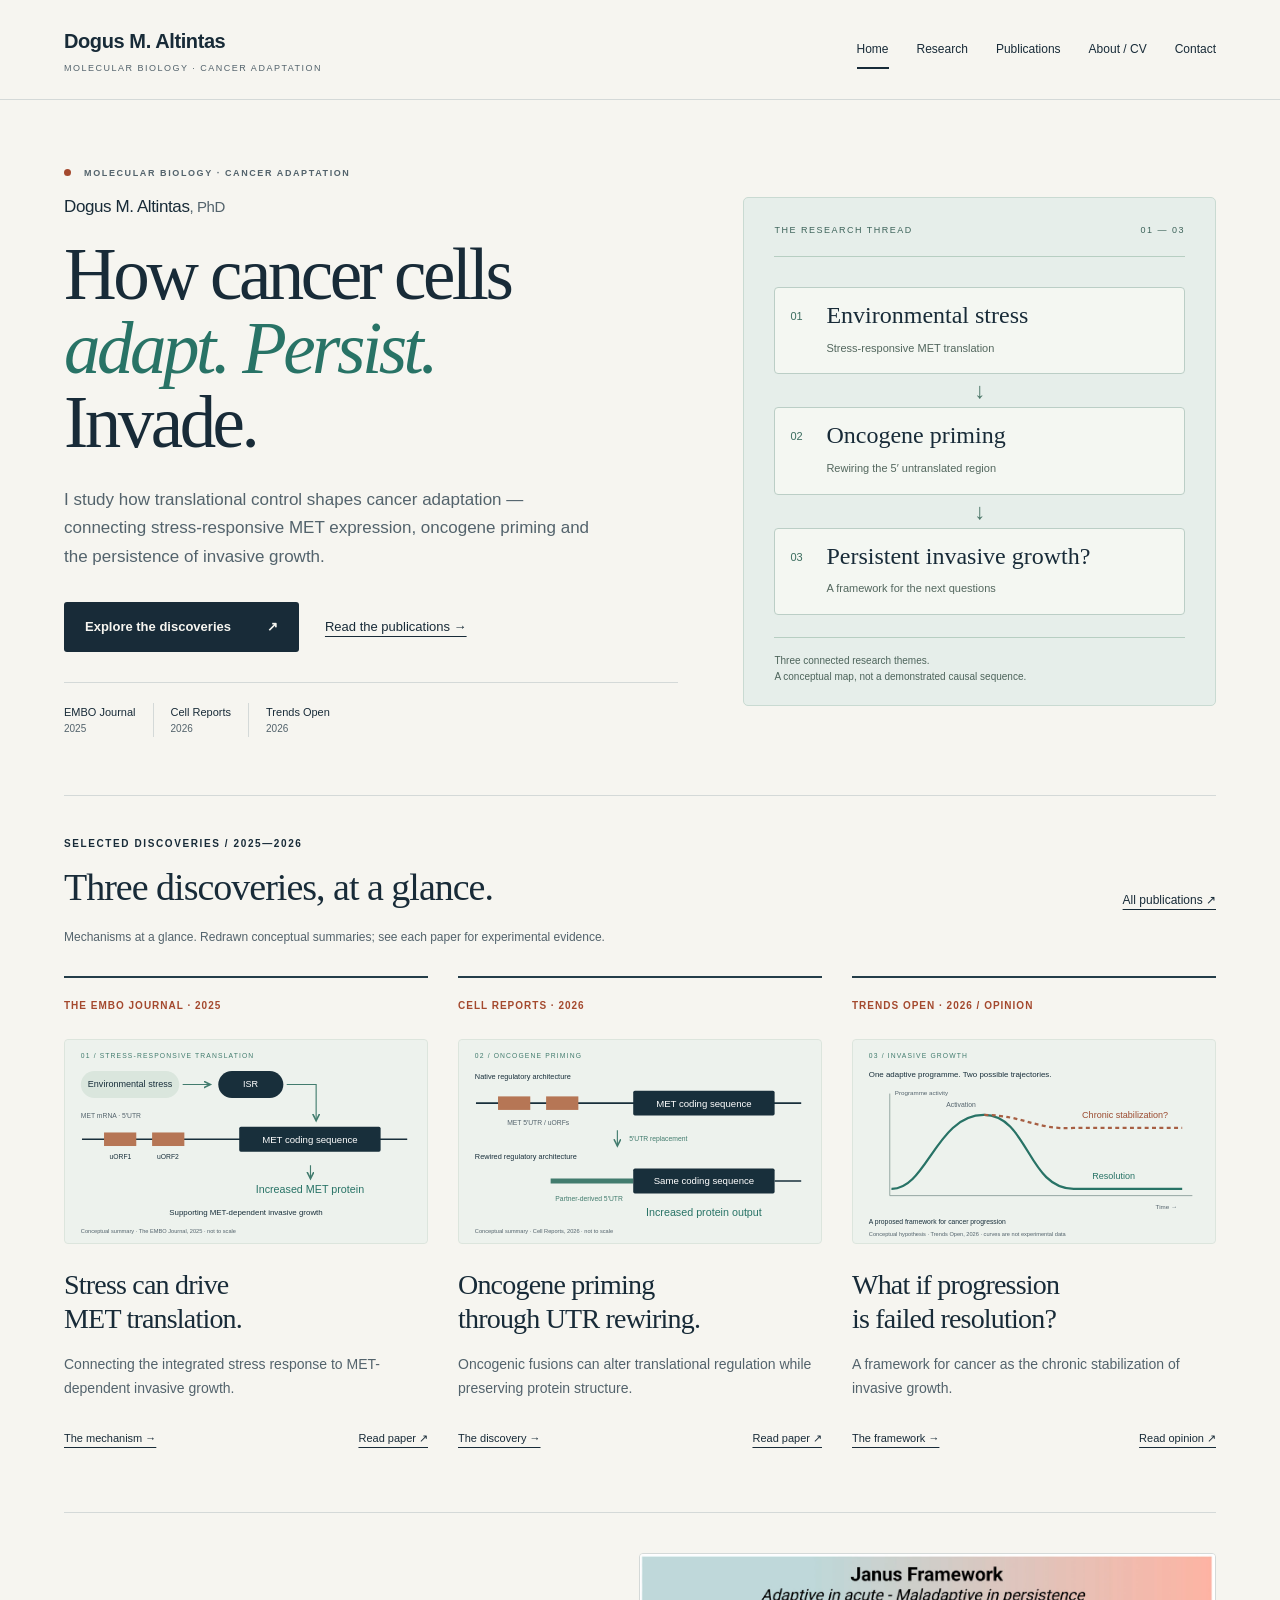
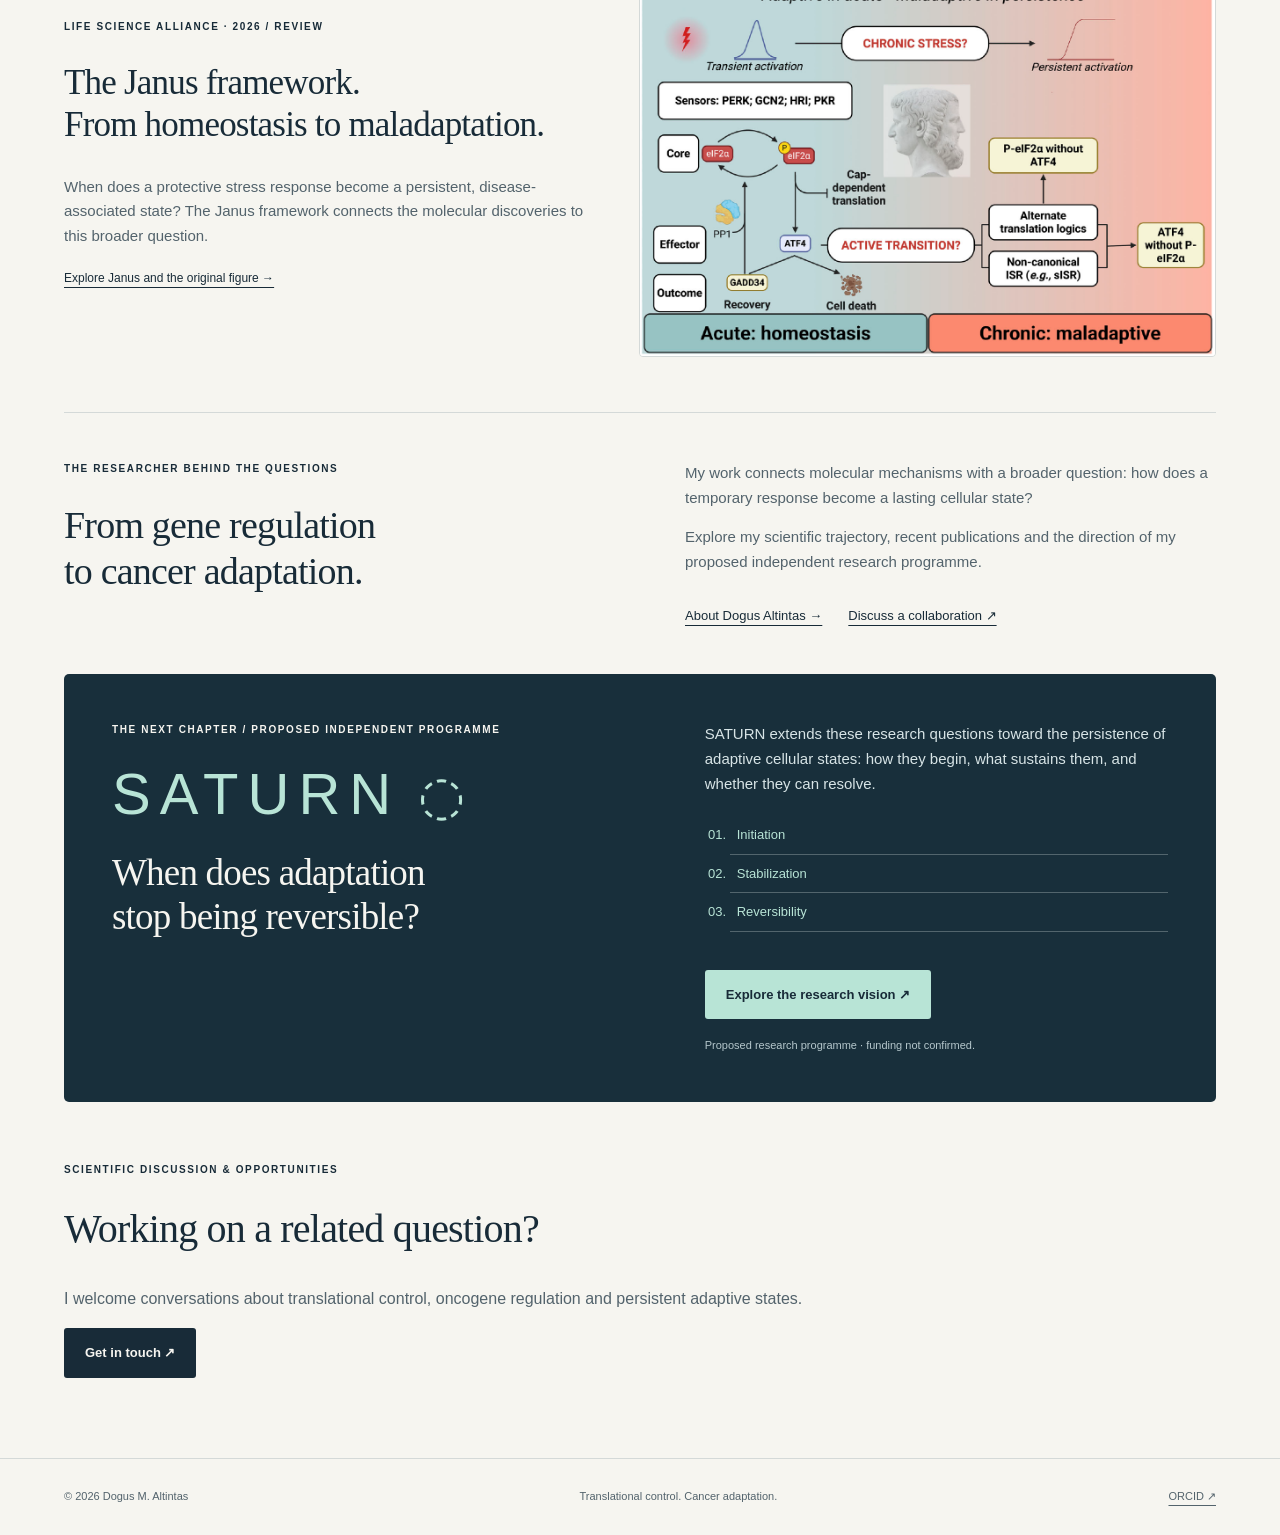
==== commit 4ea82c41: "Publish refreshed research website with Janus" ====
--- a/index.html
+++ b/index.html
@@ -1,3 +1,3 @@
-<!doctype html><html lang="en"><head><meta charset="utf-8"><meta name="viewport" content="width=device-width, initial-scale=1"><title>Dogus Altintas | Molecular Biologist &amp; Cancer Researcher</title><meta name="description" content="Dogus M. Altintas, PhD — molecular biologist studying translational control, MET, stress adaptation and invasive growth. Research, publications and contact."><meta name="robots" content="index,follow,max-image-preview:large"><link rel="stylesheet" href="assets/style.css"><link rel="canonical" href="https://altintas-d.github.io/altintas-dm/"><meta name="author" content="Dogus M. Altintas"><meta property="og:type" content="website"><meta property="og:site_name" content="Dogus M. Altintas"><meta property="og:title" content="Dogus Altintas | Molecular Biologist &amp; Cancer Researcher"><meta property="og:description" content="Dogus M. Altintas, PhD — molecular biologist studying translational control, MET, stress adaptation and invasive growth. Research, publications and contact."><meta property="og:url" content="https://altintas-d.github.io/altintas-dm/"><meta property="og:image" content="https://altintas-d.github.io/altintas-dm/assets/social-card.jpg"><meta property="og:image:width" content="1200"><meta property="og:image:height" content="630"><meta property="og:image:alt" content="Dogus M. Altintas — translational control and cancer adaptation"><meta name="twitter:card" content="summary_large_image"><meta name="twitter:title" content="Dogus Altintas | Molecular Biologist &amp; Cancer Researcher"><meta name="twitter:description" content="Dogus M. Altintas, PhD — molecular biologist studying translational control, MET, stress adaptation and invasive growth. Research, publications and contact."><meta name="twitter:image" content="https://altintas-d.github.io/altintas-dm/assets/social-card.jpg"><link rel="icon" type="image/svg+xml" href="assets/favicon.svg"><script type="application/ld+json">{"@context": "https://schema.org", "@graph": [{"@type": "Person", "@id": "https://altintas-d.github.io/altintas-dm/#dogus-altintas", "name": "Dogus M. Altintas", "alternateName": ["Dogus Altintas", "Dogus M Altintas"], "url": "https://altintas-d.github.io/altintas-dm/", "description": "Molecular biologist studying translational control, cancer adaptation and invasive growth.", "sameAs": ["https://orcid.org/0000-0001-7153-4462", "https://scholar.google.com/citations?user=b-Qah3UAAAAJ", "https://www.linkedin.com/in/dogus-altintas-ab0a99b6/"], "knowsAbout": ["Translational control", "Integrated stress response", "MET oncogene", "Invasive growth", "5′UTR rewiring"]}, {"@type": "WebPage", "@id": "https://altintas-d.github.io/altintas-dm/#page", "url": "https://altintas-d.github.io/altintas-dm/", "name": "Dogus Altintas | Molecular Biologist & Cancer Researcher", "description": "Dogus M. Altintas, PhD — molecular biologist studying translational control, MET, stress adaptation and invasive growth. Research, publications and contact.", "mainEntity": {"@id": "https://altintas-d.github.io/altintas-dm/#dogus-altintas"}}]}</script><script src="assets/analytics.js" defer></script></head><body><a class="skip" href="#main">Skip to content</a><header><a class="brand" href="index.html">Dogus M. Altintas<span>Molecular biology · Cancer adaptation</span></a><nav aria-label="Main navigation"><a href="index.html" aria-current="page">Home</a><a href="research.html">Research</a><a href="publications.html">Publications</a><a href="about.html">About / CV</a><a href="contact.html">Contact</a></nav></header><main id="main"><section id="home" class="hero"><div><p class="eyebrow"><span class="dot"></span> Molecular biology · Cancer adaptation</p><h1 class="person-name">Dogus M. Altintas<span>, PhD</span></h1><h2 class="hero-title">When adaptation<br>becomes <em>disease.</em></h2><p class="lead">I’m Dogus Altintas, a molecular biologist studying how cells adapt to stress — and how changes in protein synthesis can support cancer progression.</p><div class="actions"><a class="button" href="research.html">Explore my research <span>↗</span></a><a class="text-link" href="publications.html">Read the publications →</a></div><p class="location">Molecular biology · Translational control · Invasive growth</p></div><figure class="hero-figure"><svg viewBox="0 0 480 510" role="img" aria-labelledby="diagram-title diagram-desc"><title id="diagram-title">From adaptive response to persistent invasive growth</title><desc id="diagram-desc">Conceptual illustration: environmental stress connects to translational control. Responses may resolve or persist. Persistence is the research question, not an inevitable outcome.</desc><defs><pattern id="grid" width="24" height="24" patternUnits="userSpaceOnUse"><circle cx="1" cy="1" r=".8" fill="#8a9d96" opacity=".28"/></pattern></defs><rect width="480" height="510" fill="url(#grid)"/><g fill="none" stroke="#a8bbb1"><circle cx="245" cy="250" r="148"/><circle cx="245" cy="250" r="115" stroke-dasharray="3 9"/><path d="M245 36V103M97 250H36M393 250H450M245 398V466"/></g><path d="M155 145 C360 65 407 283 287 355 C204 407 87 320 134 226 C160 173 268 184 290 235" fill="none" stroke="#b96c4b" stroke-width="3"/><circle cx="244" cy="250" r="65" fill="#193d35"/><g fill="#f7f5ee" text-anchor="middle" font-family="Arial,sans-serif"><text x="244" y="245" font-size="14">TRANSLATIONAL</text><text x="244" y="266" font-size="14">CONTROL</text></g><g fill="#244c40" font-family="Arial,sans-serif" font-size="11" letter-spacing="1.7"><text x="31" y="35">01 / ENVIRONMENTAL STRESS</text><text x="28" y="463">02 / ADAPTATION</text><text x="268" y="489" fill="#a35135">03 / PERSISTENCE?</text></g><circle cx="155" cy="145" r="7" fill="#b96c4b"/><circle cx="287" cy="355" r="7" fill="#b96c4b"/></svg><figcaption>A conceptual map of the research question</figcaption></figure></section>
-<section id="science" class="discoveries"><div id="publications" class="section-heading"><p class="eyebrow">Recent work / 2025—2026</p><a href="publications.html">All publications ↗</a></div><div class="three discovery-grid"><article><p class="journal">The EMBO Journal · 2025</p><img class="discovery-art" src="assets/met-isr.svg" alt="Stress activates the ISR, which can increase MET translation." width="420" height="210" loading="lazy"><h2>Stress can drive<br>MET translation.</h2><p>Connecting the integrated stress response to MET-dependent invasive growth.</p><a href="research.html#stress-translation">The mechanism in context →</a></article><article><p class="journal">Cell Reports · 2026</p><img class="discovery-art" src="assets/utr-rewiring.svg" alt="Replacing a 5′UTR can change translational output without changing the coding sequence." width="420" height="210" loading="lazy"><h2>Rewire the UTR.<br>Change the output.</h2><p>Oncogenic fusions can alter translational regulation while preserving protein structure.</p><a href="research.html#utr-rewiring">How UTR rewiring works →</a></article><article><p class="journal">Trends Open · 2026 / Opinion</p><img class="discovery-art" src="assets/invasive-growth.svg" alt="An adaptive programme can resolve, while the proposed cancer framework emphasizes persistence." width="420" height="210" loading="lazy"><h2>What if progression<br>is failed resolution?</h2><p>A framework for cancer as the chronic stabilization of invasive growth.</p><a href="research.html#invasive-growth">Explore the hypothesis →</a></article></div></section>
-<section class="profile-strip"><div><p class="eyebrow">The researcher behind the questions</p><h2>From gene regulation<br>to cancer adaptation.</h2></div><div><p>My work connects molecular mechanisms with a broader question: how does a temporary response become a lasting cellular state?</p><p>Explore my scientific trajectory, recent publications and the direction of my proposed independent research programme.</p><div class="actions"><a href="about.html">About Dogus Altintas →</a><a href="contact.html">Discuss a collaboration ↗</a></div></div></section><section class="statement"><p class="eyebrow">The next questions</p><h2>From molecular switches<br>to persistent cellular states.</h2><p>SATURN brings these questions into a proposed independent research programme.</p><a class="button light" href="research.html#saturn">Discover the programme ↗</a></section><section id="contact" class="closing"><p class="eyebrow">Scientific discussion &amp; opportunities</p><h2>Working on a related question?</h2><p>I welcome conversations about translational control, oncogene regulation and persistent adaptive states.</p><a class="button" href="contact.html">Get in touch ↗</a></section></main><footer><span>© 2026 Dogus M. Altintas</span><span>Translational control. Cancer adaptation.</span><a href="https://orcid.org/0000-0001-7153-4462">ORCID ↗</a></footer></body></html>+<!doctype html><html lang="en"><head><meta charset="utf-8"><meta name="viewport" content="width=device-width, initial-scale=1"><title>Dogus Altintas | Molecular Biologist &amp; Cancer Researcher</title><meta name="description" content="Dogus M. Altintas, PhD — molecular biologist studying translational control, MET, stress adaptation and invasive growth. Research, publications and contact."><meta name="robots" content="index,follow,max-image-preview:large"><link rel="stylesheet" href="assets/style.css"><link rel="canonical" href="https://altintas-d.github.io/altintas-dm/"><meta name="author" content="Dogus M. Altintas"><meta property="og:type" content="website"><meta property="og:site_name" content="Dogus M. Altintas"><meta property="og:title" content="Dogus Altintas | Molecular Biologist &amp; Cancer Researcher"><meta property="og:description" content="Dogus M. Altintas, PhD — molecular biologist studying translational control, MET, stress adaptation and invasive growth. Research, publications and contact."><meta property="og:url" content="https://altintas-d.github.io/altintas-dm/"><meta property="og:image" content="https://altintas-d.github.io/altintas-dm/assets/social-card.jpg"><meta property="og:image:width" content="1200"><meta property="og:image:height" content="630"><meta property="og:image:alt" content="Dogus M. Altintas — translational control and cancer adaptation"><meta name="twitter:card" content="summary_large_image"><meta name="twitter:title" content="Dogus Altintas | Molecular Biologist &amp; Cancer Researcher"><meta name="twitter:description" content="Dogus M. Altintas, PhD — molecular biologist studying translational control, MET, stress adaptation and invasive growth. Research, publications and contact."><meta name="twitter:image" content="https://altintas-d.github.io/altintas-dm/assets/social-card.jpg"><link rel="icon" type="image/svg+xml" href="assets/favicon.svg"><script type="application/ld+json">{"@context": "https://schema.org", "@graph": [{"@type": "Person", "@id": "https://altintas-d.github.io/altintas-dm/#dogus-altintas", "name": "Dogus M. Altintas", "alternateName": ["Dogus Altintas", "Dogus M Altintas"], "url": "https://altintas-d.github.io/altintas-dm/", "description": "Molecular biologist studying translational control, cancer adaptation and invasive growth.", "sameAs": ["https://orcid.org/0000-0001-7153-4462", "https://scholar.google.com/citations?user=b-Qah3UAAAAJ", "https://www.linkedin.com/in/dogus-altintas-ab0a99b6/"], "knowsAbout": ["Translational control", "Integrated stress response", "MET oncogene", "Invasive growth", "5′UTR rewiring"]}, {"@type": "WebPage", "@id": "https://altintas-d.github.io/altintas-dm/#page", "url": "https://altintas-d.github.io/altintas-dm/", "name": "Dogus Altintas | Molecular Biologist & Cancer Researcher", "description": "Dogus M. Altintas, PhD — molecular biologist studying translational control, MET, stress adaptation and invasive growth. Research, publications and contact.", "mainEntity": {"@id": "https://altintas-d.github.io/altintas-dm/#dogus-altintas"}}]}</script><script src="assets/analytics.js" defer></script></head><body><a class="skip" href="#main">Skip to content</a><header><a class="brand" href="index.html">Dogus M. Altintas<span>Molecular biology · Cancer adaptation</span></a><nav aria-label="Main navigation"><a href="index.html" aria-current="page">Home</a><a href="research.html">Research</a><a href="publications.html">Publications</a><a href="about.html">About / CV</a><a href="contact.html">Contact</a></nav></header><main id="main"><section id="home" class="hero"><div><p class="eyebrow"><span class="dot"></span> Molecular biology · Cancer adaptation</p><h1 class="person-name">Dogus M. Altintas<span>, PhD</span></h1><h2 class="hero-title">How cancer cells<br><em>adapt. Persist.</em><br>Invade.</h2><p class="lead">I study how translational control shapes cancer adaptation — connecting stress-responsive MET expression, oncogene priming and the persistence of invasive growth.</p><div class="actions"><a class="button" href="#science">Explore the discoveries <span>↗</span></a><a class="text-link" href="publications.html">Read the publications →</a></div><div class="hero-evidence"><a href="research.html#stress-translation">EMBO Journal <b>2025</b></a><a href="research.html#utr-rewiring">Cell Reports <b>2026</b></a><a href="research.html#invasive-growth">Trends Open <b>2026</b></a></div></div><figure class="hero-figure"><div class="figure-heading"><span>THE RESEARCH THREAD</span><span>01 — 03</span></div><div class="science-path"><div><span class="path-number">01</span><p>Environmental stress</p><small>Stress-responsive MET translation</small></div><span class="path-arrow" aria-hidden="true">↓</span><div><span class="path-number">02</span><p>Oncogene priming</p><small>Rewiring the 5′ untranslated region</small></div><span class="path-arrow" aria-hidden="true">↓</span><div><span class="path-number">03</span><p>Persistent invasive growth?</p><small>A framework for the next questions</small></div></div><figcaption>Three connected research themes.<br>A conceptual map, not a demonstrated causal sequence.</figcaption></figure></section>
+<section id="science" class="discoveries"><div id="publications" class="section-heading"><div><p class="eyebrow">Selected discoveries / 2025—2026</p><h2 class="section-title">Three discoveries, at a glance.</h2></div><a href="publications.html">All publications ↗</a></div><p class="discovery-note">Mechanisms at a glance. Redrawn conceptual summaries; see each paper for experimental evidence.</p><div class="three discovery-grid"><article><p class="journal">The EMBO Journal · 2025</p><img class="discovery-art" src="assets/discovery-met-isr.svg" alt="Stress activates the ISR, which can increase MET translation." width="640" height="360" loading="lazy"><h2>Stress can drive<br>MET translation.</h2><p>Connecting the integrated stress response to MET-dependent invasive growth.</p><div class="discovery-links"><a href="research.html#stress-translation">The mechanism →</a><a href="https://doi.org/10.1038/s44318-024-00338-4">Read paper ↗</a></div></article><article><p class="journal">Cell Reports · 2026</p><img class="discovery-art" src="assets/discovery-priming.svg" alt="Replacing a 5′UTR can change translational output without changing the coding sequence." width="640" height="360" loading="lazy"><h2>Oncogene priming<br>through UTR rewiring.</h2><p>Oncogenic fusions can alter translational regulation while preserving protein structure.</p><div class="discovery-links"><a href="research.html#utr-rewiring">The discovery →</a><a href="https://doi.org/10.1016/j.celrep.2026.118145">Read paper ↗</a></div></article><article><p class="journal">Trends Open · 2026 / Opinion</p><img class="discovery-art" src="assets/discovery-persistence.svg" alt="An adaptive programme can resolve, while the proposed cancer framework emphasizes persistence." width="640" height="360" loading="lazy"><h2>What if progression<br>is failed resolution?</h2><p>A framework for cancer as the chronic stabilization of invasive growth.</p><div class="discovery-links"><a href="research.html#invasive-growth">The framework →</a><a href="https://www.sciencedirect.com/science/article/pii/S3117347026001574">Read opinion ↗</a></div></article></div></section>
+<section class="janus-bridge"><div><p class="eyebrow">Life Science Alliance · 2026 / Review</p><h2>The Janus framework.<br>From homeostasis to maladaptation.</h2><p>When does a protective stress response become a persistent, disease-associated state? The Janus framework connects the molecular discoveries to this broader question.</p><a href="research.html#janus">Explore Janus and the original figure →</a></div><a href="research.html#janus"><img src="assets/janus-original.png" alt="Published Janus framework figure contrasting acute homeostasis and chronic maladaptation." loading="lazy"></a></section><section class="profile-strip"><div><p class="eyebrow">The researcher behind the questions</p><h2>From gene regulation<br>to cancer adaptation.</h2></div><div><p>My work connects molecular mechanisms with a broader question: how does a temporary response become a lasting cellular state?</p><p>Explore my scientific trajectory, recent publications and the direction of my proposed independent research programme.</p><div class="actions"><a href="about.html">About Dogus Altintas →</a><a href="contact.html">Discuss a collaboration ↗</a></div></div></section><section class="statement saturn-home"><div><p class="eyebrow">The next chapter / Proposed independent programme</p><p class="saturn-word">SATURN<span aria-hidden="true">◌</span></p><h2>When does adaptation<br>stop being reversible?</h2></div><div class="saturn-copy"><p>SATURN extends these research questions toward the persistence of adaptive cellular states: how they begin, what sustains them, and whether they can resolve.</p><ol class="saturn-questions"><li>Initiation</li><li>Stabilization</li><li>Reversibility</li></ol><a class="button light" href="research.html#saturn">Explore the research vision ↗</a><p class="fine">Proposed research programme · funding not confirmed.</p></div></section><section id="contact" class="closing"><p class="eyebrow">Scientific discussion &amp; opportunities</p><h2>Working on a related question?</h2><p>I welcome conversations about translational control, oncogene regulation and persistent adaptive states.</p><a class="button" href="contact.html">Get in touch ↗</a></section></main><footer><span>© 2026 Dogus M. Altintas</span><span>Translational control. Cancer adaptation.</span><a href="https://orcid.org/0000-0001-7153-4462">ORCID ↗</a></footer></body></html>
--- a/assets/style.css
+++ b/assets/style.css
@@ -1,3 +1,15 @@
 :root{--paper:#f7f5ee;--ink:#183d34;--muted:#64716a;--line:#d5dacf;--copper:#a75132}*{box-sizing:border-box}html{scroll-behavior:smooth;scroll-padding-top:30px}body{margin:0;background:var(--paper);color:var(--ink);font:16px/1.65 -apple-system,BlinkMacSystemFont,'Segoe UI',sans-serif}a{color:inherit;text-underline-offset:5px}a:hover{color:var(--copper)}a:focus-visible,input:focus-visible,select:focus-visible{outline:3px solid var(--copper);outline-offset:5px}header,main,footer{max-width:1320px;margin:auto;padding-left:64px;padding-right:64px}header{display:flex;justify-content:space-between;align-items:center;gap:30px;padding-top:30px;padding-bottom:26px;border-bottom:1px solid var(--line)}.brand{font-size:19px;font-weight:650;text-decoration:none;letter-spacing:-.4px}.brand span{display:block;font-size:10px;font-weight:500;text-transform:uppercase;letter-spacing:1.5px;margin-top:3px}nav{display:flex;gap:28px}nav a{font-size:13px;text-decoration:none;padding:8px 0}nav a[aria-current]{border-bottom:2px solid var(--copper)}h1,h2,h3,p{margin-top:0}h1,h2{font-family:Georgia,'Times New Roman',serif;font-weight:400}h1{font-size:clamp(48px,5.3vw,78px);line-height:1.06;letter-spacing:-3px;margin-bottom:28px}h1 em{font-weight:400;color:var(--copper)}h2{font-size:34px;line-height:1.2;letter-spacing:-.8px}.eyebrow,.journal,.index{font-size:10px;letter-spacing:1.6px;text-transform:uppercase;font-weight:650}.eyebrow{margin-bottom:26px}.dot{display:inline-block;height:7px;width:7px;border-radius:50%;background:var(--copper);margin-right:9px}.hero{display:grid;grid-template-columns:1.2fr 1fr;align-items:center;gap:50px;padding:74px 0 65px}.lead{font-size:18px;line-height:1.75;color:var(--muted);max-width:610px}.hero .lead{max-width:525px}.actions{display:flex;align-items:center;gap:26px;flex-wrap:wrap;margin:30px 0}.button{background:var(--ink);color:var(--paper);display:inline-flex;align-items:center;gap:36px;padding:13px 20px;text-decoration:none;font-size:13px}.button:hover{background:var(--copper);color:white}.text-link{font-size:13px}.location{font-size:10px;letter-spacing:.8px;color:var(--muted);margin-top:38px}.hero-figure{margin:0;background:#e9ede3;padding:10px 18px}.hero-figure svg{display:block;width:100%;height:auto}.hero-figure figcaption{font-size:10px;color:var(--muted);text-align:center;padding-bottom:12px}.discoveries{padding:32px 0 65px;border-top:1px solid var(--line)}.section-heading{display:flex;justify-content:space-between;gap:20px;align-items:baseline}.section-heading a{font-size:12px}.three{display:grid;grid-template-columns:repeat(3,1fr);gap:34px}.three article{border-top:1px solid var(--line);padding-top:26px}.journal{color:var(--copper);letter-spacing:1px;font-size:10px}.three h2{font-size:30px;margin-bottom:18px}.three p:not(.journal){color:var(--muted);font-size:14px}.three a{font-size:12px}.statement{background:var(--ink);color:var(--paper);padding:55px;margin-bottom:70px}.statement h2{font-size:46px}.statement>p:not(.eyebrow){max-width:700px;color:#d4ded5}.light{background:var(--paper);color:var(--ink);margin-top:12px}.statement .three{margin-top:36px;border-top:1px solid #557267;padding-top:28px}.statement .three p{color:#d4ded5}.statement .fine{font-size:12px}.page-intro{padding:80px 0 55px;border-bottom:1px solid var(--line)}.page-intro h1{font-size:64px}.research-row{display:grid;grid-template-columns:1fr 3fr;gap:60px;padding:48px 0;border-bottom:1px solid var(--line)}.research-row>div{max-width:760px}.research-row p:not(.index){color:var(--muted)}.research-row a{font-size:13px}.research-row+.statement{margin-top:48px}.fine{font-size:12px;color:var(--muted)}.filters{display:flex;align-items:end;gap:24px;padding:30px 0;border-bottom:1px solid var(--line)}label{font-size:11px;display:flex;flex-direction:column;gap:8px}input,select{font:inherit;font-size:14px;padding:12px;background:transparent;border:1px solid #9ba99d;border-radius:0;color:var(--ink)}input{width:min(400px,100%)}#results{margin-left:auto;font-size:12px;color:var(--muted)}.publication{display:grid;grid-template-columns:100px 1fr;gap:30px;border-bottom:1px solid var(--line);padding:30px 0}.publication h2{font-size:26px;max-width:850px}.publication .journal{margin-bottom:10px}.pub-year{font-family:Georgia,serif;font-size:28px;color:var(--muted)}.pub-links{display:flex;gap:22px;font-size:12px}.contact-panel{padding:45px 0;border-bottom:1px solid var(--line)}.email{font-family:Georgia,serif;font-size:clamp(23px,3.3vw,44px);overflow-wrap:anywhere}.profile-links{width:100%}.profile-links a{display:flex;justify-content:space-between;border-bottom:1px solid var(--line);padding:20px 0;font-size:18px;text-decoration:none}.profile-links span{font-size:12px;color:var(--muted)}footer{display:flex;justify-content:space-between;gap:25px;border-top:1px solid var(--line);padding-top:28px;padding-bottom:30px;font-size:10px;color:var(--muted);margin-top:50px}.skip{position:absolute;left:20px;top:-100px;background:var(--ink);color:white;padding:12px;z-index:9}.skip:focus{top:10px}[hidden]{display:none!important}@media(min-width:1500px){.hero{padding-top:100px;padding-bottom:90px}}@media(max-width:1000px){header,main,footer{padding-left:32px;padding-right:32px}header{align-items:flex-start}nav{gap:16px;flex-wrap:wrap;justify-content:flex-end}.hero{gap:20px}h1{letter-spacing:-2px}.three{gap:22px}.three h2{font-size:26px}.page-intro h1{font-size:54px}}@media(max-width:700px){header,main,footer{padding-left:22px;padding-right:22px}header{display:block;padding-top:20px}nav{justify-content:flex-start;gap:18px;margin-top:18px}nav a{font-size:12px}.brand{font-size:18px}.hero{grid-template-columns:1fr;padding-top:45px;gap:26px}.hero h1{font-size:56px}.hero-figure{max-width:440px;width:100%}.three{grid-template-columns:1fr;gap:30px}.three h2{font-size:32px}.section-heading{align-items:flex-start}.eyebrow{font-size:9px}.section-heading a{white-space:nowrap}.statement{padding:30px 24px}.statement h2{font-size:36px}.research-row{grid-template-columns:1fr;gap:8px;padding:32px 0}.page-intro{padding-top:45px}.page-intro h1{font-size:46px;letter-spacing:-1.8px}.publication{grid-template-columns:48px 1fr;gap:16px}.publication h2{font-size:23px}.pub-year{font-size:22px}.filters{flex-wrap:wrap;gap:15px}.filters label:first-child{width:100%}.filters input{width:100%}#results{margin-left:0}.profile-links a{display:block}.profile-links span{display:block}footer{flex-wrap:wrap}.lead{font-size:17px}}@media(prefers-reduced-motion:reduce){html{scroll-behavior:auto}}
 /* Scientific profile and illustrated discoveries */
 .person-name{font:500 21px/1.4 -apple-system,BlinkMacSystemFont,'Segoe UI',sans-serif;letter-spacing:-.4px;margin:0 0 22px}.person-name span{font-size:15px;color:var(--muted)}.hero-title{font-size:clamp(48px,5.3vw,78px);line-height:1.06;letter-spacing:-3px;margin-bottom:28px}.hero-title em{color:var(--copper)}.hero .eyebrow{margin-bottom:14px}.discovery-art{display:block;width:100%;height:auto;margin:20px 0 24px}.discovery-grid article{display:flex;flex-direction:column}.discovery-grid article>a{margin-top:auto}.profile-strip{display:grid;grid-template-columns:1fr 1fr;gap:70px;padding:50px 0 60px;border-top:1px solid var(--line)}.profile-strip h2{font-size:40px}.profile-strip p:not(.eyebrow){color:var(--muted);font-size:15px}.profile-strip .actions{font-size:13px;margin-bottom:0}.research-figure{margin:22px 0 24px;max-width:620px;background:#e9ede3}.research-figure img{display:block;width:100%;height:auto}.research-figure figcaption{padding:0 20px 14px;font-size:10px;color:var(--muted)}.closing{padding:0 0 30px;max-width:740px}.closing>p:not(.eyebrow){color:var(--muted)}.closing h2{font-size:40px}@media(max-width:700px){.hero-title{font-size:49px;letter-spacing:-2px}.hero .person-name{font-size:21px}.profile-strip{grid-template-columns:1fr;gap:12px;padding:35px 0}.profile-strip h2,.closing h2{font-size:34px}.person-name{margin-bottom:18px}.discovery-art{max-width:480px}}
+/* November 2026 proposal — shared editorial system */
+:root{--paper:#f6f5f0;--ink:#182b38;--muted:#53636c;--line:#d4d9d8;--copper:#a4492e;--accent:#b8e4d6}
+body{font-size:16px}header,main,footer{max-width:1440px;padding-left:64px;padding-right:64px}.review-banner{background:#182b38;color:#e8f5ef;text-align:center;padding:6px 18px;font-size:11px;letter-spacing:.7px}header{padding-top:25px;padding-bottom:23px}.brand{font-size:20px}.brand span{font-size:9px;color:var(--muted)}nav a{font-size:12px}nav a[aria-current]{border-color:var(--ink)}h1,h2{font-family:Georgia,'Times New Roman',serif}a{transition:color .15s,background .15s}.hero{grid-template-columns:1.3fr 1fr;gap:65px;padding:66px 0 58px}.hero-title{font-size:clamp(52px,5.7vw,82px);line-height:1.01;letter-spacing:-3.5px;margin-bottom:26px}.hero-title em{color:#287366;font-style:italic}.person-name{font-size:17px;margin-bottom:20px}.hero .eyebrow{font-size:9px;letter-spacing:1.6px;color:var(--muted)}.hero .lead{font-size:17px;line-height:1.7;max-width:535px}.button{border-radius:3px;padding:14px 21px;font-weight:600}.hero-evidence{display:flex;gap:0;border-top:1px solid var(--line);padding-top:20px;margin-top:30px;flex-wrap:wrap}.hero-evidence a{font-size:11px;text-decoration:none;padding:0 17px;border-right:1px solid var(--line)}.hero-evidence a:first-child{padding-left:0}.hero-evidence a:last-child{border:0}.hero-evidence b{display:block;font-size:10px;font-weight:400;color:var(--muted)}.hero-figure{padding:25px 30px 20px;background:#e6eeea;border:1px solid #c9dad2;border-radius:5px;position:relative}.figure-heading{display:flex;justify-content:space-between;font-size:9px;letter-spacing:1.5px;border-bottom:1px solid #b7cec2;padding-bottom:18px;color:#3e645b}.science-path{padding:30px 0 22px}.science-path>div{position:relative;padding:13px 12px 13px 51px;border:1px solid #bbcec6;background:#f4f7f2;border-radius:4px}.path-number{position:absolute;left:15px;top:19px;font-size:11px;color:#3b6d5f}.science-path p{font-family:Georgia,serif;font-size:24px;line-height:1.2;margin-bottom:4px}.science-path small{font-size:11px;color:#53675e}.path-arrow{display:block;text-align:center;color:#4b7668;font-size:22px;line-height:1.5}.hero-figure figcaption{font-size:10px;text-align:left;color:#4d645b;border-top:1px solid #b7cec2;padding-top:15px;padding-bottom:0;line-height:1.6}.section-heading{align-items:end;margin-bottom:26px}.section-heading .eyebrow{margin-bottom:12px}.section-title{font-size:38px;letter-spacing:-1px;margin:0}.discoveries{padding:40px 0 65px}.three{gap:30px}.discovery-grid article{border-top:2px solid #243d49;padding-top:20px}.discovery-art{background:#e9ede3;border-radius:4px;margin:14px 0 24px}.discovery-grid h2{font-size:29px}.discovery-links{display:flex;justify-content:space-between;gap:12px;margin-top:auto;padding-top:15px}.discovery-links a{font-size:11px}.profile-strip{gap:90px;padding:48px 0}.profile-strip h2{font-size:38px}.statement{background:#182f3b;border-radius:5px;padding:48px}.saturn-home{display:grid;grid-template-columns:1.15fr 1fr;gap:60px;margin-bottom:60px}.saturn-word{font-family:Arial,sans-serif;font-size:58px;letter-spacing:9px;line-height:1;margin:0 0 28px!important;color:#b8e4d6!important}.saturn-word span{font-size:54px;letter-spacing:0;margin-left:18px}.saturn-home h2{font-size:37px;margin-bottom:0}.saturn-copy>p{color:#d7e4e6;font-size:15px}.saturn-questions{list-style:decimal-leading-zero;margin:20px 0 26px;padding-left:25px;color:#b8e4d6}.saturn-questions li{padding:8px 0 8px 7px;border-bottom:1px solid #52656d;font-size:13px}.saturn-copy .fine{font-size:11px;color:#b5c7cc;margin:17px 0 0}.light{background:#b8e4d6;color:#182b38}.page-intro{padding-top:64px}.page-intro h1{font-size:clamp(42px,5vw,67px)}.research-row{grid-template-columns:1fr 3fr;gap:50px}.research-figure{border-radius:4px;overflow:hidden}.bibliography-note{display:flex;justify-content:space-between;align-items:center;gap:20px;background:#e6eeea;padding:18px 22px;margin-top:28px;font-size:12px}.bibliography-note p{margin:0}.bibliography-note a{white-space:nowrap;font-size:11px}.publication[data-featured]{border-left:3px solid #287366;padding-left:22px;background:#eef1eb}.publication h2{font-size:27px}.publication .journal{font-size:10px}.filters{gap:28px}.filters label:first-child{flex:1}.filters input{width:100%;max-width:540px}#empty{padding:25px;border-bottom:1px solid var(--line)}footer{font-size:11px}.statement a:focus-visible{outline-color:#b8e4d6}
+@media(max-width:1000px){header,main,footer{padding-left:32px;padding-right:32px}.hero{gap:30px;grid-template-columns:1.15fr 1fr}.hero-title{font-size:59px}.science-path p{font-size:20px}.hero-figure{padding:22px}.saturn-home{gap:30px}.saturn-word{font-size:44px}.saturn-word span{font-size:40px}.three{gap:22px}.discovery-grid h2{font-size:25px}.section-title{font-size:32px}}
+@media(max-width:700px){header,main,footer{padding-left:22px;padding-right:22px}.hero{grid-template-columns:1fr;padding-top:38px;gap:30px}.hero-title{font-size:clamp(48px,10vw,64px);letter-spacing:-2.5px}.hero .person-name{font-size:17px}.hero-figure{max-width:none}.science-path p{font-size:24px}.hero-evidence a{padding:0 11px}.three{grid-template-columns:1fr}.section-heading{display:block}.section-heading>a{display:inline-block;margin-top:18px}.section-title{font-size:32px}.discovery-grid h2{font-size:31px}.discovery-art{max-width:none}.saturn-home{grid-template-columns:1fr;gap:28px;padding:30px 24px}.saturn-home h2{font-size:33px}.saturn-word{font-size:46px}.research-row{grid-template-columns:1fr;gap:8px}.bibliography-note{display:block}.bibliography-note a{display:inline-block;margin-top:8px;white-space:normal}.publication{grid-template-columns:44px 1fr;gap:12px}.publication[data-featured]{padding-left:12px}.publication h2{font-size:23px}.filters label:first-child{flex-basis:100%}.profile-strip{gap:12px}.hero .actions{gap:18px}.review-banner{font-size:10px}}
+@media(prefers-reduced-motion:reduce){a{transition:none}}
+/* Publication schematics proposal */
+.discovery-note{font-size:12px;color:var(--muted);margin:-8px 0 28px;max-width:700px}.discovery-art{border:1px solid #dce5dd;background:#edf2ed}.discovery-grid h2{font-size:28px}.research-figure{max-width:760px;background:#edf2ed}.research-figure figcaption{padding-top:12px}.original-figure{margin-top:28px;border-top:1px solid var(--line);border-bottom:1px solid var(--line);padding:18px 0}.original-figure summary{cursor:pointer;font-size:13px;font-weight:600}.original-figure summary:focus-visible{outline:3px solid var(--copper);outline-offset:5px}.original-figure figure{margin:24px 0 0}.original-figure img{width:100%;max-width:700px;height:auto;display:block;background:white}.original-figure figcaption{max-width:650px;font-size:11px;color:var(--muted);margin-top:12px}@media(max-width:700px){.discovery-grid h2{font-size:30px}.discovery-note{margin-top:0}.discovery-art{margin-bottom:20px}}
+/* Original publication figures */
+.research-jump{display:flex;flex-wrap:wrap;justify-content:flex-start;gap:10px 28px;padding:22px 0;border-bottom:1px solid var(--line)}.research-jump a{font-size:12px}.paper-figure{margin:26px 0 30px;background:white;border:1px solid #d8dfda;border-radius:5px;overflow:hidden}.paper-figure-heading{display:flex;justify-content:space-between;align-items:center;gap:15px;padding:14px 20px;background:#edf2ed;font-size:9px;letter-spacing:1.4px}.paper-figure-heading a{font-size:11px;letter-spacing:0}.figure-zoom{display:block;padding:24px;cursor:zoom-in}.paper-figure img{display:block;width:100%;height:auto}.paper-cell .figure-zoom{max-width:570px;margin:auto}.paper-figure figcaption{padding:20px 24px;border-top:1px solid #e0e5e1}.paper-figure figcaption strong{font-size:15px}.paper-figure figcaption p{font-size:13px;margin:10px 0}.paper-figure .figure-credit{font-size:10px!important;line-height:1.7;margin-bottom:0}.paper-figure .figure-credit a{font-size:10px}.research-kind{font-weight:400;font-size:9px;letter-spacing:.5px;display:block;margin-top:12px}.janus-bridge{display:grid;grid-template-columns:1fr 1.1fr;gap:50px;align-items:center;padding:40px 0 55px;border-top:1px solid var(--line)}.janus-bridge img{width:100%;height:auto;display:block;border:1px solid var(--line);border-radius:4px}.janus-bridge h2{font-size:35px}.janus-bridge p:not(.eyebrow){font-size:15px;color:var(--muted)}.janus-bridge a{font-size:12px}@media(max-width:700px){.janus-bridge{grid-template-columns:1fr;gap:24px}.janus-bridge h2{font-size:31px}.figure-zoom{padding:12px}.paper-figure figcaption{padding:16px}.paper-figure-heading{padding:12px}.research-jump{gap:12px 18px}}
+.growth-explainer{margin:26px 0 34px;padding:28px;background:#e8efea;border-radius:5px}.growth-explainer .eyebrow{color:#287366!important;margin-bottom:16px}.growth-definition{font:26px/1.35 Georgia,serif;color:var(--ink)!important}.growth-explainer>p:not(.growth-definition):not(.eyebrow):not(.fine){font-size:15px}.growth-contexts{display:grid;grid-template-columns:1fr 1fr;gap:28px;margin:26px 0}.growth-explainer h3{font-size:15px;margin-bottom:10px}.growth-contexts p{font-size:14px;margin-bottom:0}.growth-question{border-top:1px solid #bdcec3;padding-top:20px;font-weight:600;color:#235d50!important}.growth-explainer .fine{font-size:11px}@media(max-width:700px){.growth-explainer{padding:22px}.growth-contexts{grid-template-columns:1fr;gap:22px}.growth-definition{font-size:24px}}
+.coordination-examples{padding-left:20px;margin:20px 0;font-size:14px;color:var(--muted)}.coordination-examples li{padding:7px 0}.coordination-examples strong{color:var(--ink)}.coordination-figure{margin:28px 0;background:white;border:1px solid #cfdbd3;border-radius:4px;overflow:hidden}.coordination-figure>a{display:block;padding:12px;cursor:zoom-in}.coordination-figure img{display:block;width:100%;height:auto}.coordination-figure figcaption{padding:18px;border-top:1px solid var(--line);font-size:13px}.coordination-figure figcaption p{font-size:12px;margin:10px 0 0}.coordination-figure .figure-credit,.coordination-figure .figure-credit a{font-size:10px}@media(max-width:700px){.coordination-figure>a{padding:5px}.coordination-figure figcaption{padding:13px}}
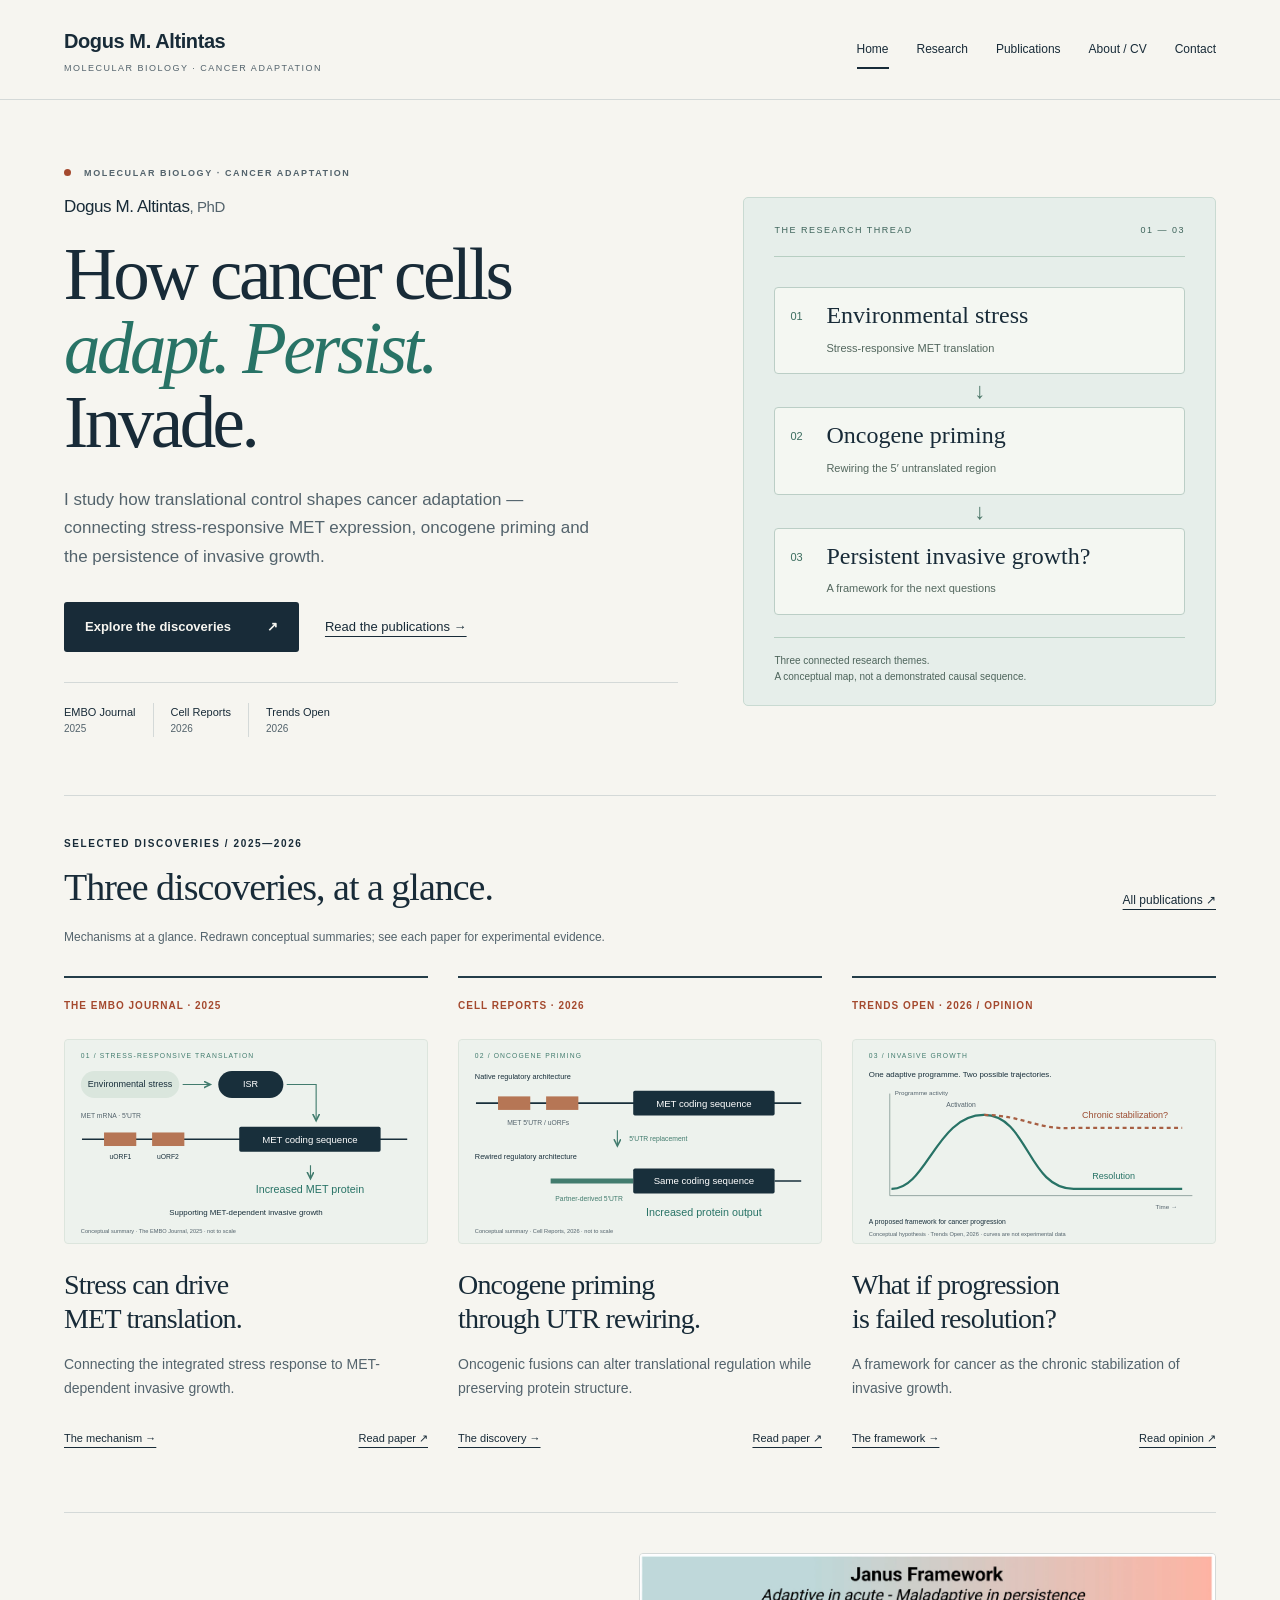
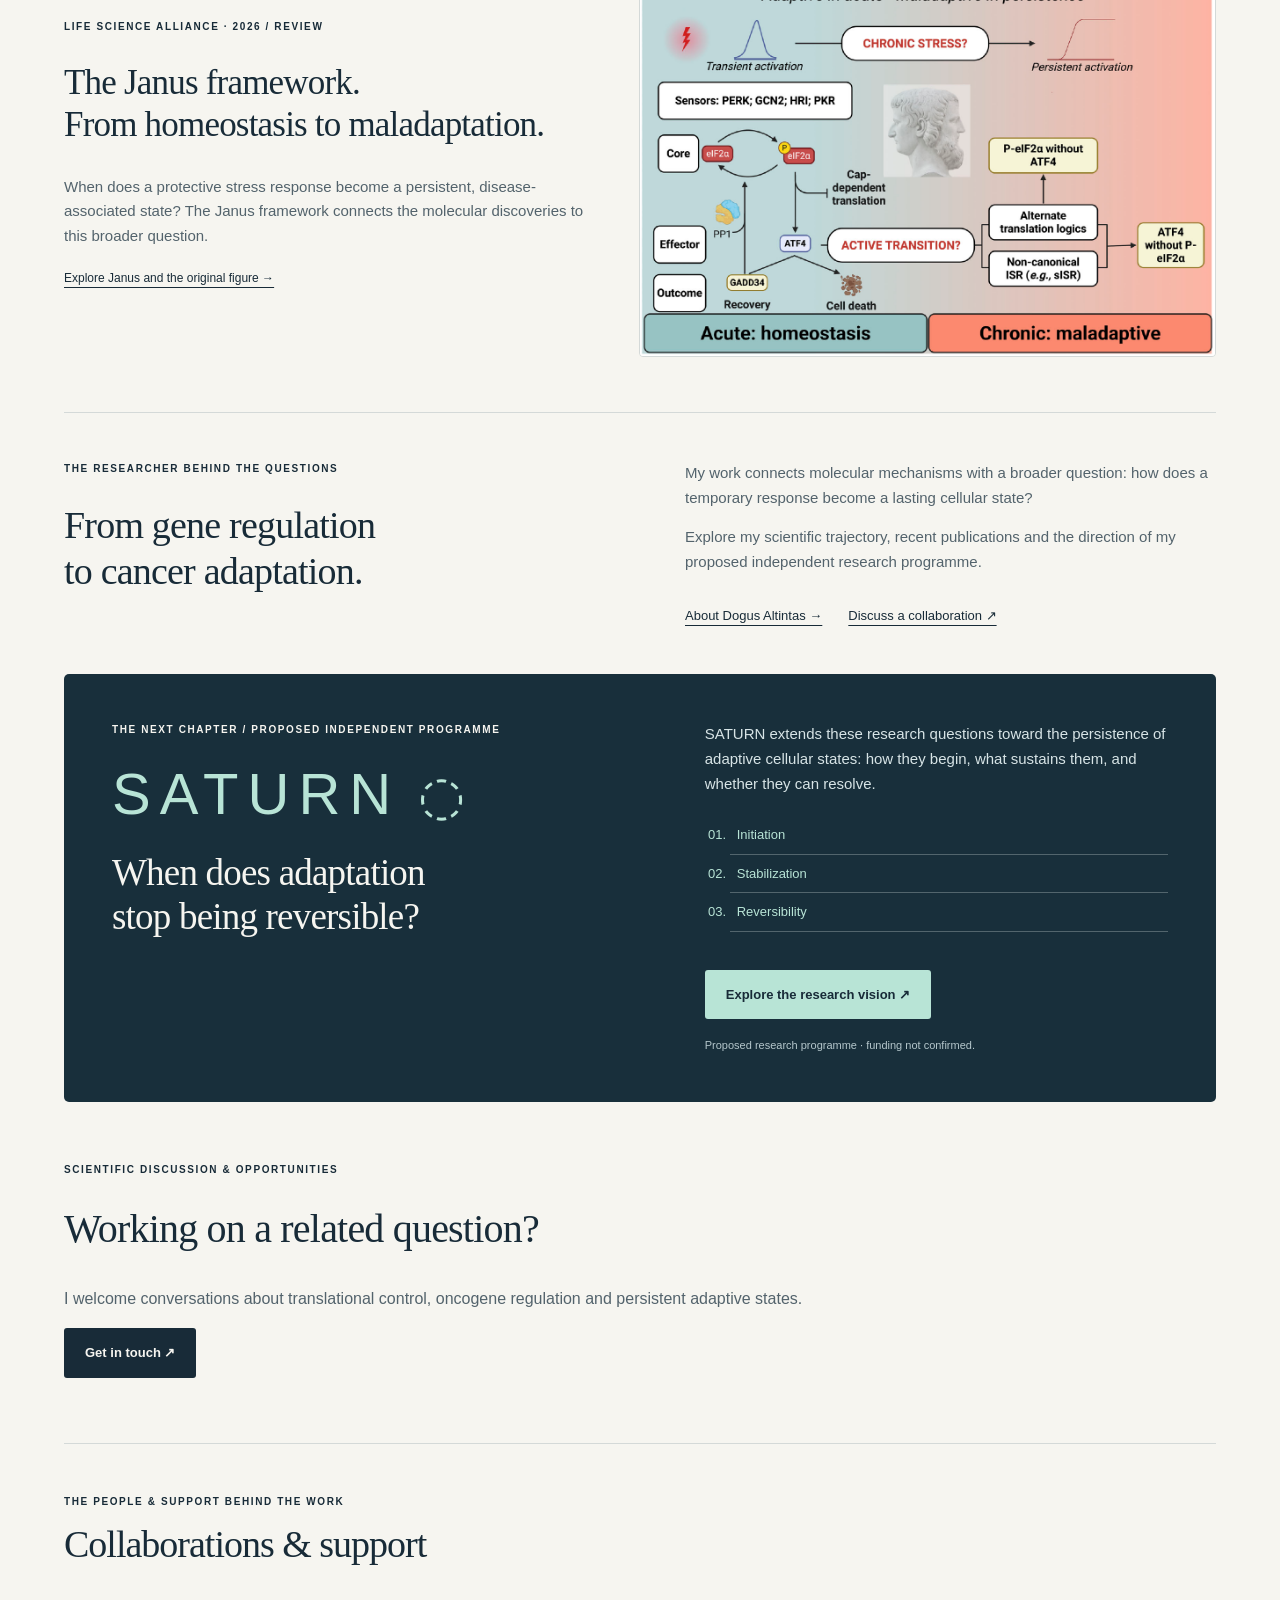
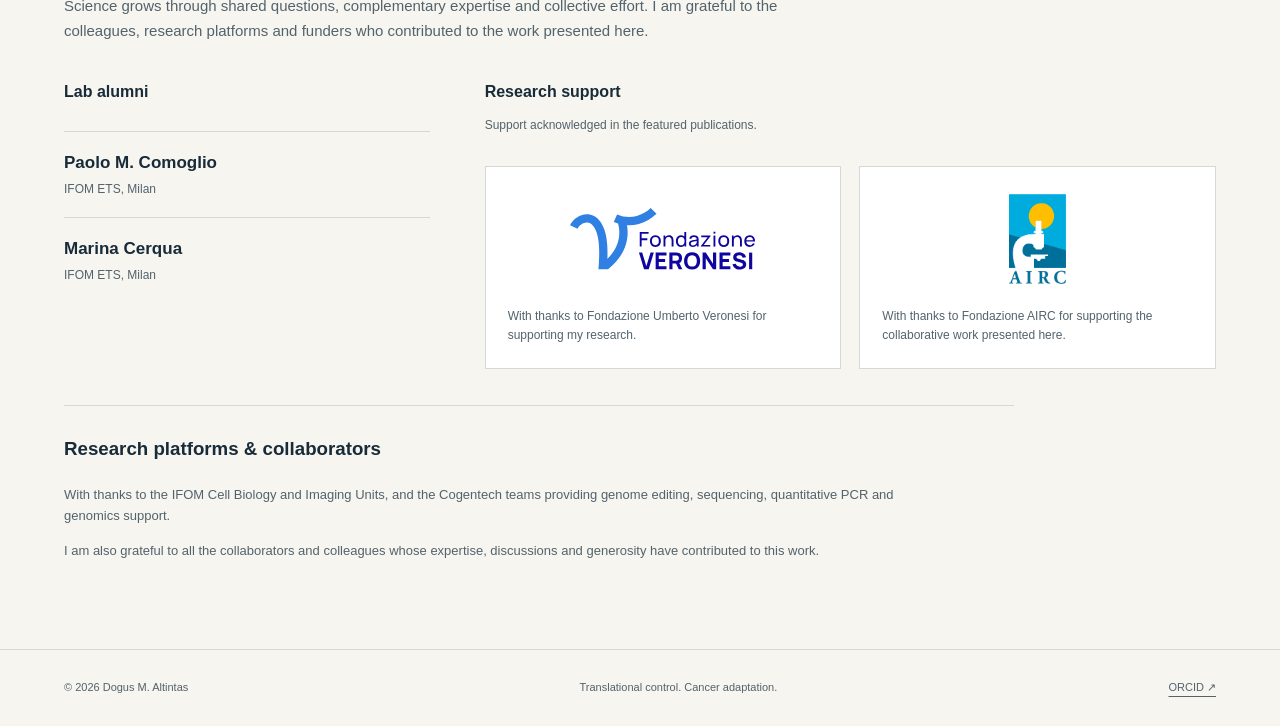
==== commit b1a6c87e: "Publish collaborations and research support section" ====
--- a/index.html
+++ b/index.html
@@ -1,3 +1,3 @@
 <!doctype html><html lang="en"><head><meta charset="utf-8"><meta name="viewport" content="width=device-width, initial-scale=1"><title>Dogus Altintas | Molecular Biologist &amp; Cancer Researcher</title><meta name="description" content="Dogus M. Altintas, PhD — molecular biologist studying translational control, MET, stress adaptation and invasive growth. Research, publications and contact."><meta name="robots" content="index,follow,max-image-preview:large"><link rel="stylesheet" href="assets/style.css"><link rel="canonical" href="https://altintas-d.github.io/altintas-dm/"><meta name="author" content="Dogus M. Altintas"><meta property="og:type" content="website"><meta property="og:site_name" content="Dogus M. Altintas"><meta property="og:title" content="Dogus Altintas | Molecular Biologist &amp; Cancer Researcher"><meta property="og:description" content="Dogus M. Altintas, PhD — molecular biologist studying translational control, MET, stress adaptation and invasive growth. Research, publications and contact."><meta property="og:url" content="https://altintas-d.github.io/altintas-dm/"><meta property="og:image" content="https://altintas-d.github.io/altintas-dm/assets/social-card.jpg"><meta property="og:image:width" content="1200"><meta property="og:image:height" content="630"><meta property="og:image:alt" content="Dogus M. Altintas — translational control and cancer adaptation"><meta name="twitter:card" content="summary_large_image"><meta name="twitter:title" content="Dogus Altintas | Molecular Biologist &amp; Cancer Researcher"><meta name="twitter:description" content="Dogus M. Altintas, PhD — molecular biologist studying translational control, MET, stress adaptation and invasive growth. Research, publications and contact."><meta name="twitter:image" content="https://altintas-d.github.io/altintas-dm/assets/social-card.jpg"><link rel="icon" type="image/svg+xml" href="assets/favicon.svg"><script type="application/ld+json">{"@context": "https://schema.org", "@graph": [{"@type": "Person", "@id": "https://altintas-d.github.io/altintas-dm/#dogus-altintas", "name": "Dogus M. Altintas", "alternateName": ["Dogus Altintas", "Dogus M Altintas"], "url": "https://altintas-d.github.io/altintas-dm/", "description": "Molecular biologist studying translational control, cancer adaptation and invasive growth.", "sameAs": ["https://orcid.org/0000-0001-7153-4462", "https://scholar.google.com/citations?user=b-Qah3UAAAAJ", "https://www.linkedin.com/in/dogus-altintas-ab0a99b6/"], "knowsAbout": ["Translational control", "Integrated stress response", "MET oncogene", "Invasive growth", "5′UTR rewiring"]}, {"@type": "WebPage", "@id": "https://altintas-d.github.io/altintas-dm/#page", "url": "https://altintas-d.github.io/altintas-dm/", "name": "Dogus Altintas | Molecular Biologist & Cancer Researcher", "description": "Dogus M. Altintas, PhD — molecular biologist studying translational control, MET, stress adaptation and invasive growth. Research, publications and contact.", "mainEntity": {"@id": "https://altintas-d.github.io/altintas-dm/#dogus-altintas"}}]}</script><script src="assets/analytics.js" defer></script></head><body><a class="skip" href="#main">Skip to content</a><header><a class="brand" href="index.html">Dogus M. Altintas<span>Molecular biology · Cancer adaptation</span></a><nav aria-label="Main navigation"><a href="index.html" aria-current="page">Home</a><a href="research.html">Research</a><a href="publications.html">Publications</a><a href="about.html">About / CV</a><a href="contact.html">Contact</a></nav></header><main id="main"><section id="home" class="hero"><div><p class="eyebrow"><span class="dot"></span> Molecular biology · Cancer adaptation</p><h1 class="person-name">Dogus M. Altintas<span>, PhD</span></h1><h2 class="hero-title">How cancer cells<br><em>adapt. Persist.</em><br>Invade.</h2><p class="lead">I study how translational control shapes cancer adaptation — connecting stress-responsive MET expression, oncogene priming and the persistence of invasive growth.</p><div class="actions"><a class="button" href="#science">Explore the discoveries <span>↗</span></a><a class="text-link" href="publications.html">Read the publications →</a></div><div class="hero-evidence"><a href="research.html#stress-translation">EMBO Journal <b>2025</b></a><a href="research.html#utr-rewiring">Cell Reports <b>2026</b></a><a href="research.html#invasive-growth">Trends Open <b>2026</b></a></div></div><figure class="hero-figure"><div class="figure-heading"><span>THE RESEARCH THREAD</span><span>01 — 03</span></div><div class="science-path"><div><span class="path-number">01</span><p>Environmental stress</p><small>Stress-responsive MET translation</small></div><span class="path-arrow" aria-hidden="true">↓</span><div><span class="path-number">02</span><p>Oncogene priming</p><small>Rewiring the 5′ untranslated region</small></div><span class="path-arrow" aria-hidden="true">↓</span><div><span class="path-number">03</span><p>Persistent invasive growth?</p><small>A framework for the next questions</small></div></div><figcaption>Three connected research themes.<br>A conceptual map, not a demonstrated causal sequence.</figcaption></figure></section>
 <section id="science" class="discoveries"><div id="publications" class="section-heading"><div><p class="eyebrow">Selected discoveries / 2025—2026</p><h2 class="section-title">Three discoveries, at a glance.</h2></div><a href="publications.html">All publications ↗</a></div><p class="discovery-note">Mechanisms at a glance. Redrawn conceptual summaries; see each paper for experimental evidence.</p><div class="three discovery-grid"><article><p class="journal">The EMBO Journal · 2025</p><img class="discovery-art" src="assets/discovery-met-isr.svg" alt="Stress activates the ISR, which can increase MET translation." width="640" height="360" loading="lazy"><h2>Stress can drive<br>MET translation.</h2><p>Connecting the integrated stress response to MET-dependent invasive growth.</p><div class="discovery-links"><a href="research.html#stress-translation">The mechanism →</a><a href="https://doi.org/10.1038/s44318-024-00338-4">Read paper ↗</a></div></article><article><p class="journal">Cell Reports · 2026</p><img class="discovery-art" src="assets/discovery-priming.svg" alt="Replacing a 5′UTR can change translational output without changing the coding sequence." width="640" height="360" loading="lazy"><h2>Oncogene priming<br>through UTR rewiring.</h2><p>Oncogenic fusions can alter translational regulation while preserving protein structure.</p><div class="discovery-links"><a href="research.html#utr-rewiring">The discovery →</a><a href="https://doi.org/10.1016/j.celrep.2026.118145">Read paper ↗</a></div></article><article><p class="journal">Trends Open · 2026 / Opinion</p><img class="discovery-art" src="assets/discovery-persistence.svg" alt="An adaptive programme can resolve, while the proposed cancer framework emphasizes persistence." width="640" height="360" loading="lazy"><h2>What if progression<br>is failed resolution?</h2><p>A framework for cancer as the chronic stabilization of invasive growth.</p><div class="discovery-links"><a href="research.html#invasive-growth">The framework →</a><a href="https://www.sciencedirect.com/science/article/pii/S3117347026001574">Read opinion ↗</a></div></article></div></section>
-<section class="janus-bridge"><div><p class="eyebrow">Life Science Alliance · 2026 / Review</p><h2>The Janus framework.<br>From homeostasis to maladaptation.</h2><p>When does a protective stress response become a persistent, disease-associated state? The Janus framework connects the molecular discoveries to this broader question.</p><a href="research.html#janus">Explore Janus and the original figure →</a></div><a href="research.html#janus"><img src="assets/janus-original.png" alt="Published Janus framework figure contrasting acute homeostasis and chronic maladaptation." loading="lazy"></a></section><section class="profile-strip"><div><p class="eyebrow">The researcher behind the questions</p><h2>From gene regulation<br>to cancer adaptation.</h2></div><div><p>My work connects molecular mechanisms with a broader question: how does a temporary response become a lasting cellular state?</p><p>Explore my scientific trajectory, recent publications and the direction of my proposed independent research programme.</p><div class="actions"><a href="about.html">About Dogus Altintas →</a><a href="contact.html">Discuss a collaboration ↗</a></div></div></section><section class="statement saturn-home"><div><p class="eyebrow">The next chapter / Proposed independent programme</p><p class="saturn-word">SATURN<span aria-hidden="true">◌</span></p><h2>When does adaptation<br>stop being reversible?</h2></div><div class="saturn-copy"><p>SATURN extends these research questions toward the persistence of adaptive cellular states: how they begin, what sustains them, and whether they can resolve.</p><ol class="saturn-questions"><li>Initiation</li><li>Stabilization</li><li>Reversibility</li></ol><a class="button light" href="research.html#saturn">Explore the research vision ↗</a><p class="fine">Proposed research programme · funding not confirmed.</p></div></section><section id="contact" class="closing"><p class="eyebrow">Scientific discussion &amp; opportunities</p><h2>Working on a related question?</h2><p>I welcome conversations about translational control, oncogene regulation and persistent adaptive states.</p><a class="button" href="contact.html">Get in touch ↗</a></section></main><footer><span>© 2026 Dogus M. Altintas</span><span>Translational control. Cancer adaptation.</span><a href="https://orcid.org/0000-0001-7153-4462">ORCID ↗</a></footer></body></html>+<section class="janus-bridge"><div><p class="eyebrow">Life Science Alliance · 2026 / Review</p><h2>The Janus framework.<br>From homeostasis to maladaptation.</h2><p>When does a protective stress response become a persistent, disease-associated state? The Janus framework connects the molecular discoveries to this broader question.</p><a href="research.html#janus">Explore Janus and the original figure →</a></div><a href="research.html#janus"><img src="assets/janus-original.png" alt="Published Janus framework figure contrasting acute homeostasis and chronic maladaptation." loading="lazy"></a></section><section class="profile-strip"><div><p class="eyebrow">The researcher behind the questions</p><h2>From gene regulation<br>to cancer adaptation.</h2></div><div><p>My work connects molecular mechanisms with a broader question: how does a temporary response become a lasting cellular state?</p><p>Explore my scientific trajectory, recent publications and the direction of my proposed independent research programme.</p><div class="actions"><a href="about.html">About Dogus Altintas →</a><a href="contact.html">Discuss a collaboration ↗</a></div></div></section><section class="statement saturn-home"><div><p class="eyebrow">The next chapter / Proposed independent programme</p><p class="saturn-word">SATURN<span aria-hidden="true">◌</span></p><h2>When does adaptation<br>stop being reversible?</h2></div><div class="saturn-copy"><p>SATURN extends these research questions toward the persistence of adaptive cellular states: how they begin, what sustains them, and whether they can resolve.</p><ol class="saturn-questions"><li>Initiation</li><li>Stabilization</li><li>Reversibility</li></ol><a class="button light" href="research.html#saturn">Explore the research vision ↗</a><p class="fine">Proposed research programme · funding not confirmed.</p></div></section><section id="contact" class="closing"><p class="eyebrow">Scientific discussion &amp; opportunities</p><h2>Working on a related question?</h2><p>I welcome conversations about translational control, oncogene regulation and persistent adaptive states.</p><a class="button" href="contact.html">Get in touch ↗</a></section><section id="collaborations" class="collaboration-section"><div class="section-heading"><div><p class="eyebrow">The people &amp; support behind the work</p><h2 class="section-title">Collaborations &amp; support</h2></div></div><p class="collaboration-intro">Science grows through shared questions, complementary expertise and collective effort. I am grateful to the colleagues, research platforms and funders who contributed to the work presented here.</p><div class="support-layout"><div class="alumni-column"><h3>Lab alumni</h3><ul class="collaborator-list"><li><strong>Paolo M. Comoglio</strong><span>IFOM ETS, Milan</span></li><li><strong>Marina Cerqua</strong><span>IFOM ETS, Milan</span></li></ul></div><div class="support-column"><h3>Research support</h3><p class="fine">Support acknowledged in the featured publications.</p><div class="funder-logos"><article class="funder"><a class="funder-logo" href="https://www.fondazioneveronesi.it/"><img src="assets/funder-veronesi.svg" alt="Fondazione Umberto Veronesi" width="155" height="52" loading="lazy"></a><p>With thanks to Fondazione Umberto Veronesi for supporting my research.</p></article><article class="funder"><a class="funder-logo" href="https://www.airc.it/"><img src="assets/funder-airc.svg" alt="Fondazione AIRC per la Ricerca sul Cancro" loading="lazy"></a><p>With thanks to Fondazione AIRC for supporting the collaborative work presented here.</p></article></div></div></div><div class="platform-thanks acknowledgements-wide"><h3>Research platforms &amp; collaborators</h3><p>With thanks to the IFOM Cell Biology and Imaging Units, and the Cogentech teams providing genome editing, sequencing, quantitative PCR and genomics support.</p><p>I am also grateful to all the collaborators and colleagues whose expertise, discussions and generosity have contributed to this work.</p></div></section></main><footer><span>© 2026 Dogus M. Altintas</span><span>Translational control. Cancer adaptation.</span><a href="https://orcid.org/0000-0001-7153-4462">ORCID ↗</a></footer></body></html>
--- a/assets/style.css
+++ b/assets/style.css
@@ -13,3 +13,6 @@
 .research-jump{display:flex;flex-wrap:wrap;justify-content:flex-start;gap:10px 28px;padding:22px 0;border-bottom:1px solid var(--line)}.research-jump a{font-size:12px}.paper-figure{margin:26px 0 30px;background:white;border:1px solid #d8dfda;border-radius:5px;overflow:hidden}.paper-figure-heading{display:flex;justify-content:space-between;align-items:center;gap:15px;padding:14px 20px;background:#edf2ed;font-size:9px;letter-spacing:1.4px}.paper-figure-heading a{font-size:11px;letter-spacing:0}.figure-zoom{display:block;padding:24px;cursor:zoom-in}.paper-figure img{display:block;width:100%;height:auto}.paper-cell .figure-zoom{max-width:570px;margin:auto}.paper-figure figcaption{padding:20px 24px;border-top:1px solid #e0e5e1}.paper-figure figcaption strong{font-size:15px}.paper-figure figcaption p{font-size:13px;margin:10px 0}.paper-figure .figure-credit{font-size:10px!important;line-height:1.7;margin-bottom:0}.paper-figure .figure-credit a{font-size:10px}.research-kind{font-weight:400;font-size:9px;letter-spacing:.5px;display:block;margin-top:12px}.janus-bridge{display:grid;grid-template-columns:1fr 1.1fr;gap:50px;align-items:center;padding:40px 0 55px;border-top:1px solid var(--line)}.janus-bridge img{width:100%;height:auto;display:block;border:1px solid var(--line);border-radius:4px}.janus-bridge h2{font-size:35px}.janus-bridge p:not(.eyebrow){font-size:15px;color:var(--muted)}.janus-bridge a{font-size:12px}@media(max-width:700px){.janus-bridge{grid-template-columns:1fr;gap:24px}.janus-bridge h2{font-size:31px}.figure-zoom{padding:12px}.paper-figure figcaption{padding:16px}.paper-figure-heading{padding:12px}.research-jump{gap:12px 18px}}
 .growth-explainer{margin:26px 0 34px;padding:28px;background:#e8efea;border-radius:5px}.growth-explainer .eyebrow{color:#287366!important;margin-bottom:16px}.growth-definition{font:26px/1.35 Georgia,serif;color:var(--ink)!important}.growth-explainer>p:not(.growth-definition):not(.eyebrow):not(.fine){font-size:15px}.growth-contexts{display:grid;grid-template-columns:1fr 1fr;gap:28px;margin:26px 0}.growth-explainer h3{font-size:15px;margin-bottom:10px}.growth-contexts p{font-size:14px;margin-bottom:0}.growth-question{border-top:1px solid #bdcec3;padding-top:20px;font-weight:600;color:#235d50!important}.growth-explainer .fine{font-size:11px}@media(max-width:700px){.growth-explainer{padding:22px}.growth-contexts{grid-template-columns:1fr;gap:22px}.growth-definition{font-size:24px}}
 .coordination-examples{padding-left:20px;margin:20px 0;font-size:14px;color:var(--muted)}.coordination-examples li{padding:7px 0}.coordination-examples strong{color:var(--ink)}.coordination-figure{margin:28px 0;background:white;border:1px solid #cfdbd3;border-radius:4px;overflow:hidden}.coordination-figure>a{display:block;padding:12px;cursor:zoom-in}.coordination-figure img{display:block;width:100%;height:auto}.coordination-figure figcaption{padding:18px;border-top:1px solid var(--line);font-size:13px}.coordination-figure figcaption p{font-size:12px;margin:10px 0 0}.coordination-figure .figure-credit,.coordination-figure .figure-credit a{font-size:10px}@media(max-width:700px){.coordination-figure>a{padding:5px}.coordination-figure figcaption{padding:13px}}
+/* Collaborations and support — local draft */
+.collaboration-section{border-top:1px solid var(--line);padding:50px 0 25px;margin-top:35px}.collaboration-section .section-heading{gap:24px}.draft-label{font-size:10px;color:#80422d;background:#f1e5d8;padding:7px 10px;white-space:nowrap}.collaboration-intro{max-width:790px;font-size:15px;color:var(--muted);margin:24px 0 36px}.support-layout{display:grid;grid-template-columns:1.25fr 1fr;gap:70px}.support-layout h3{font-size:16px;margin-bottom:10px}.collaborator-list{list-style:none;padding:0;margin:22px 0}.collaborator-list li{padding:17px 0;border-top:1px solid var(--line)}.collaborator-list strong{font-size:17px}.collaborator-list span,.collaborator-list small{display:block}.collaborator-list span{font-size:12px;color:var(--muted);margin-top:3px}.collaborator-list small{font-size:10px;color:#386b5f;margin-top:5px}.support-layout>div>a{font-size:12px}.funder{padding:24px;background:#e8efea;margin:22px 0}.funder h4{font:24px/1.3 Georgia,serif;margin:0 0 12px}.funder p{font-size:13px;color:var(--muted);margin-bottom:12px}.funder .grant-detail{font-size:11px;line-height:1.9;margin-bottom:0}.platform-thanks{padding-top:10px}.platform-thanks p{font-size:13px;color:var(--muted)}@media(max-width:700px){.support-layout{grid-template-columns:1fr;gap:32px}.draft-label{display:inline-block;margin-top:15px}.collaboration-section{padding-top:32px}.funder{padding:22px}}
+.funder-logos{display:grid;grid-template-columns:1fr 1fr;gap:18px}.funder-logos .funder{margin:18px 0 0;background:#fff;border:1px solid var(--line);padding:22px;display:flex;flex-direction:column}.funder-logo{display:flex;align-items:center;justify-content:center;min-height:100px;margin-bottom:18px}.funder-logo img{display:block;width:100%;max-width:185px;height:90px;object-fit:contain}.funder-logos .funder p{margin-bottom:0;font-size:12px}.collaboration-section .support-layout{grid-template-columns:.8fr 1.6fr;gap:55px}.acknowledgements-wide{border-top:1px solid var(--line);margin-top:36px;padding-top:28px;max-width:950px}.acknowledgements-wide p{max-width:850px}.alumni-column .collaborator-list{margin-top:25px}@media(max-width:700px){.collaboration-section .support-layout{grid-template-columns:1fr;gap:25px}.funder-logos{grid-template-columns:1fr 1fr;gap:12px}.funder-logos .funder{padding:16px}.funder-logo{min-height:80px}.funder-logo img{height:75px}}
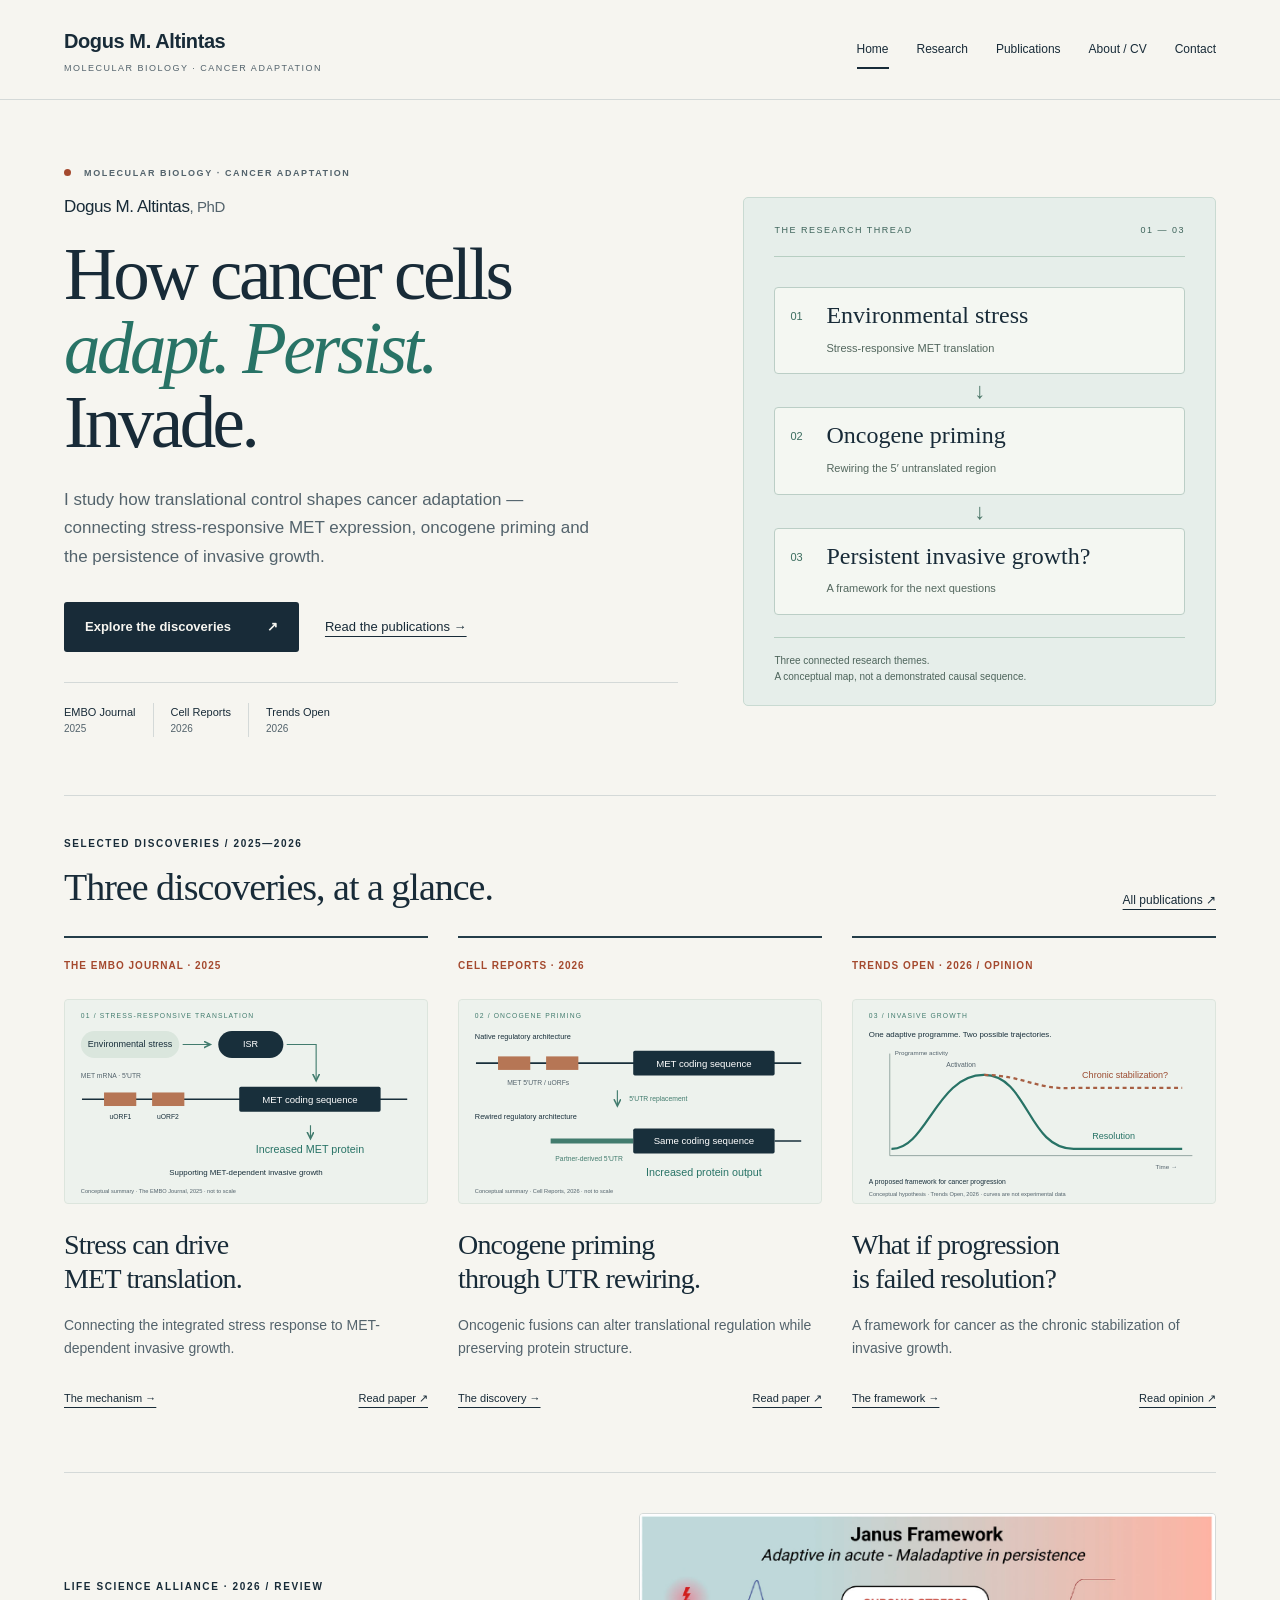
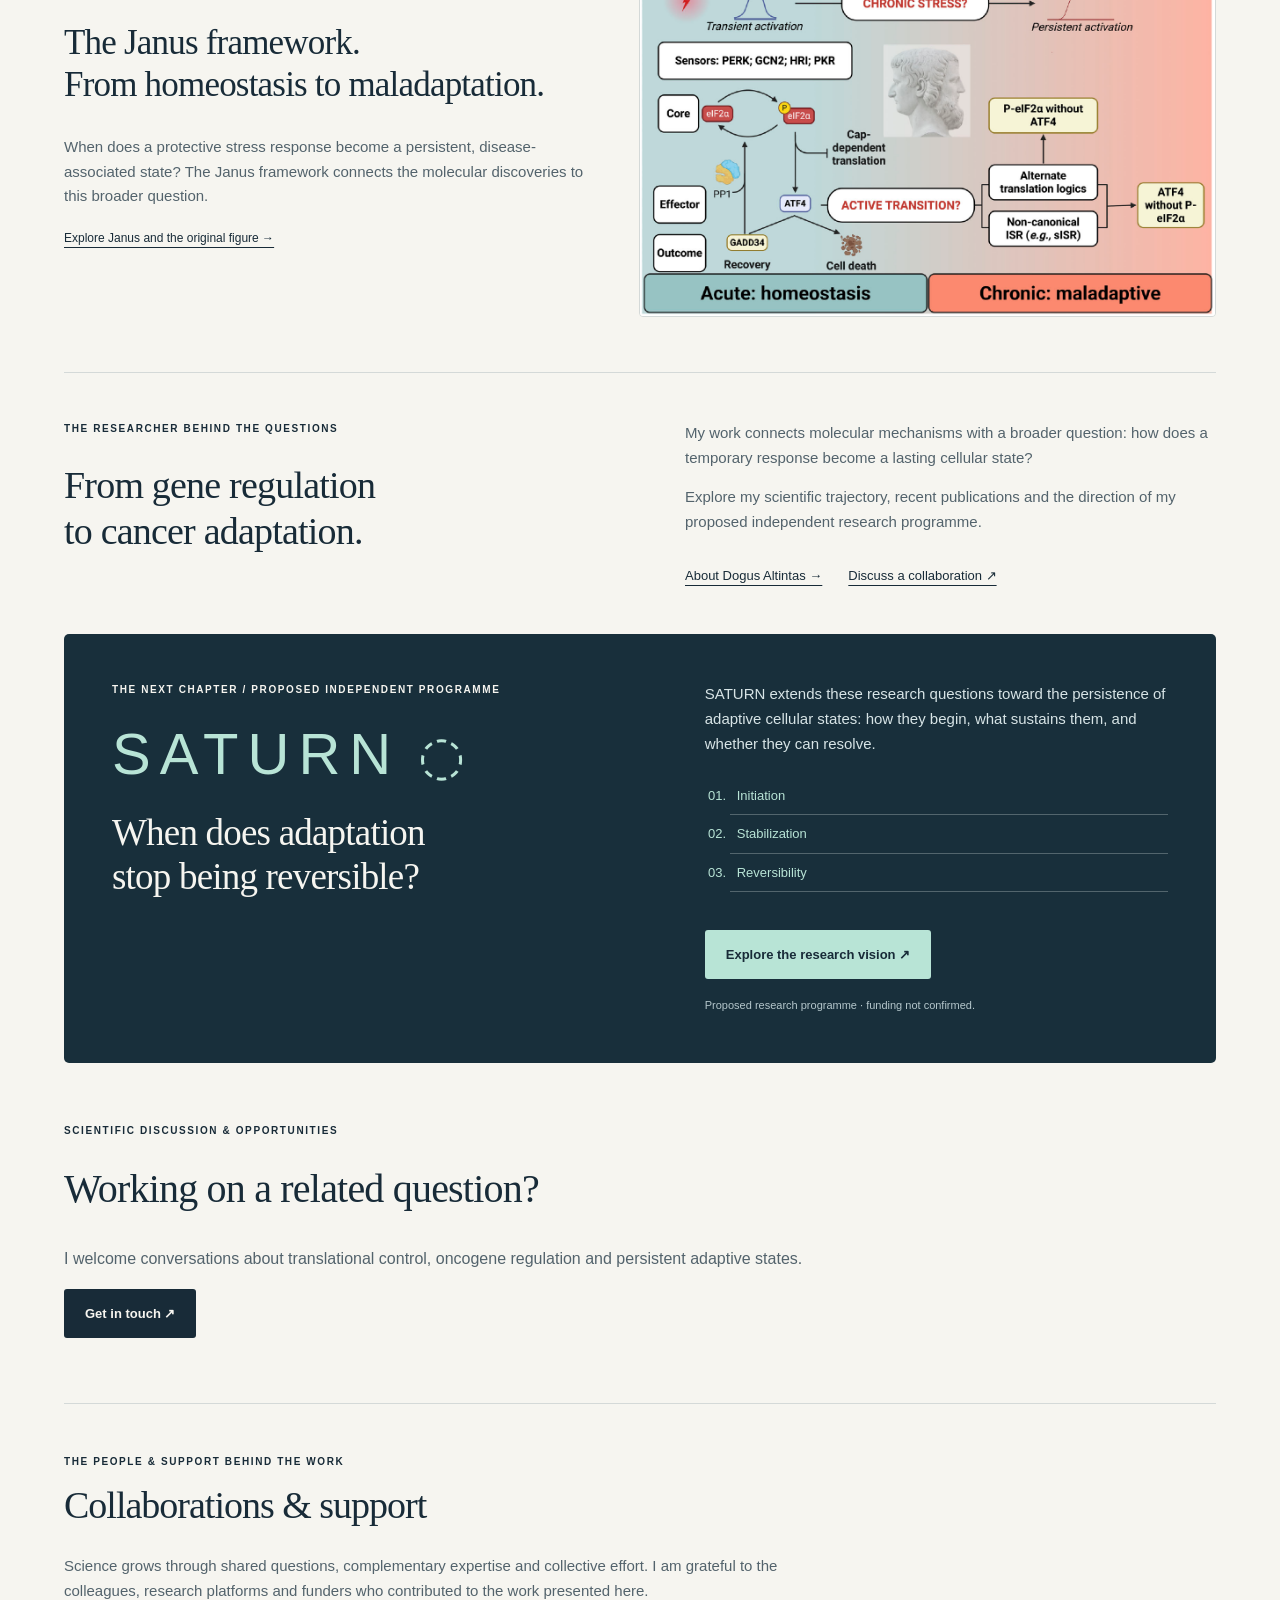
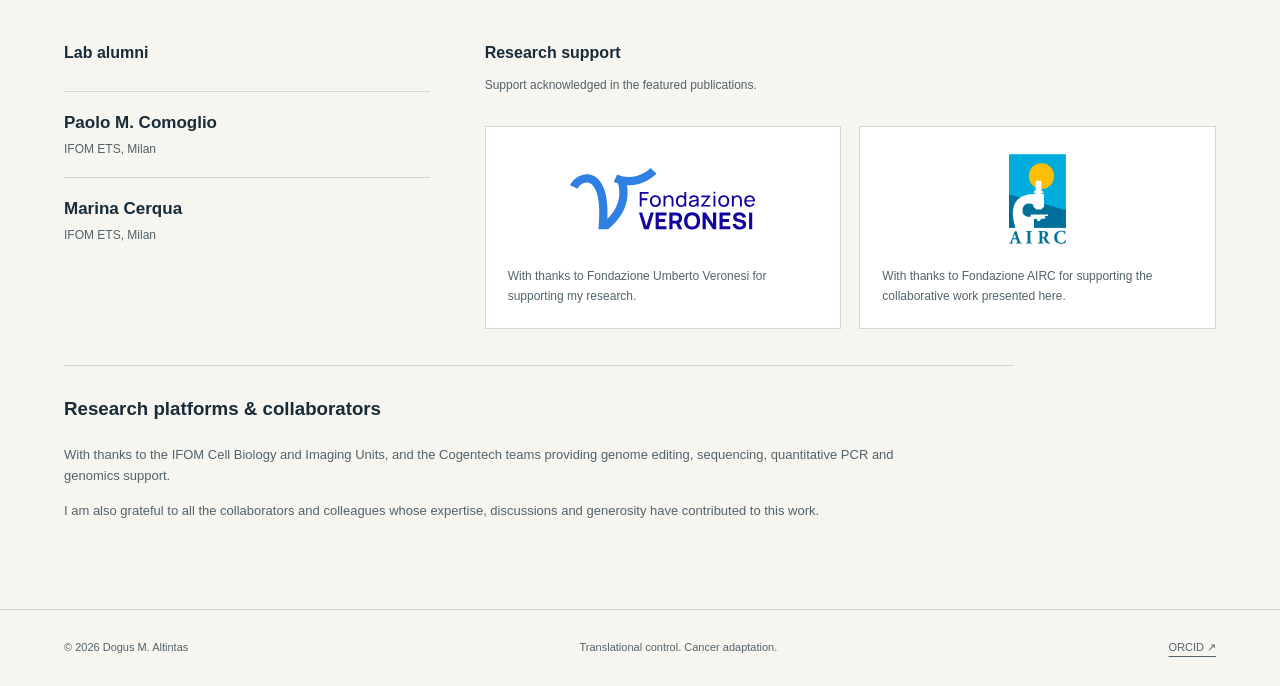
==== commit 360aa254: "Remove editorial notes from home and contact" ====
--- a/index.html
+++ b/index.html
@@ -1,3 +1,3 @@
-<!doctype html><html lang="en"><head><meta charset="utf-8"><meta name="viewport" content="width=device-width, initial-scale=1"><title>Dogus Altintas | Molecular Biologist &amp; Cancer Researcher</title><meta name="description" content="Dogus M. Altintas, PhD — molecular biologist studying translational control, MET, stress adaptation and invasive growth. Research, publications and contact."><meta name="robots" content="index,follow,max-image-preview:large"><link rel="stylesheet" href="assets/style.css"><link rel="canonical" href="https://altintas-d.github.io/altintas-dm/"><meta name="author" content="Dogus M. Altintas"><meta property="og:type" content="website"><meta property="og:site_name" content="Dogus M. Altintas"><meta property="og:title" content="Dogus Altintas | Molecular Biologist &amp; Cancer Researcher"><meta property="og:description" content="Dogus M. Altintas, PhD — molecular biologist studying translational control, MET, stress adaptation and invasive growth. Research, publications and contact."><meta property="og:url" content="https://altintas-d.github.io/altintas-dm/"><meta property="og:image" content="https://altintas-d.github.io/altintas-dm/assets/social-card.jpg"><meta property="og:image:width" content="1200"><meta property="og:image:height" content="630"><meta property="og:image:alt" content="Dogus M. Altintas — translational control and cancer adaptation"><meta name="twitter:card" content="summary_large_image"><meta name="twitter:title" content="Dogus Altintas | Molecular Biologist &amp; Cancer Researcher"><meta name="twitter:description" content="Dogus M. Altintas, PhD — molecular biologist studying translational control, MET, stress adaptation and invasive growth. Research, publications and contact."><meta name="twitter:image" content="https://altintas-d.github.io/altintas-dm/assets/social-card.jpg"><link rel="icon" type="image/svg+xml" href="assets/favicon.svg"><script type="application/ld+json">{"@context": "https://schema.org", "@graph": [{"@type": "Person", "@id": "https://altintas-d.github.io/altintas-dm/#dogus-altintas", "name": "Dogus M. Altintas", "alternateName": ["Dogus Altintas", "Dogus M Altintas"], "url": "https://altintas-d.github.io/altintas-dm/", "description": "Molecular biologist studying translational control, cancer adaptation and invasive growth.", "sameAs": ["https://orcid.org/0000-0001-7153-4462", "https://scholar.google.com/citations?user=b-Qah3UAAAAJ", "https://www.linkedin.com/in/dogus-altintas-ab0a99b6/"], "knowsAbout": ["Translational control", "Integrated stress response", "MET oncogene", "Invasive growth", "5′UTR rewiring"]}, {"@type": "WebPage", "@id": "https://altintas-d.github.io/altintas-dm/#page", "url": "https://altintas-d.github.io/altintas-dm/", "name": "Dogus Altintas | Molecular Biologist & Cancer Researcher", "description": "Dogus M. Altintas, PhD — molecular biologist studying translational control, MET, stress adaptation and invasive growth. Research, publications and contact.", "mainEntity": {"@id": "https://altintas-d.github.io/altintas-dm/#dogus-altintas"}}]}</script><script src="assets/analytics.js" defer></script></head><body><a class="skip" href="#main">Skip to content</a><header><a class="brand" href="index.html">Dogus M. Altintas<span>Molecular biology · Cancer adaptation</span></a><nav aria-label="Main navigation"><a href="index.html" aria-current="page">Home</a><a href="research.html">Research</a><a href="publications.html">Publications</a><a href="about.html">About / CV</a><a href="contact.html">Contact</a></nav></header><main id="main"><section id="home" class="hero"><div><p class="eyebrow"><span class="dot"></span> Molecular biology · Cancer adaptation</p><h1 class="person-name">Dogus M. Altintas<span>, PhD</span></h1><h2 class="hero-title">How cancer cells<br><em>adapt. Persist.</em><br>Invade.</h2><p class="lead">I study how translational control shapes cancer adaptation — connecting stress-responsive MET expression, oncogene priming and the persistence of invasive growth.</p><div class="actions"><a class="button" href="#science">Explore the discoveries <span>↗</span></a><a class="text-link" href="publications.html">Read the publications →</a></div><div class="hero-evidence"><a href="research.html#stress-translation">EMBO Journal <b>2025</b></a><a href="research.html#utr-rewiring">Cell Reports <b>2026</b></a><a href="research.html#invasive-growth">Trends Open <b>2026</b></a></div></div><figure class="hero-figure"><div class="figure-heading"><span>THE RESEARCH THREAD</span><span>01 — 03</span></div><div class="science-path"><div><span class="path-number">01</span><p>Environmental stress</p><small>Stress-responsive MET translation</small></div><span class="path-arrow" aria-hidden="true">↓</span><div><span class="path-number">02</span><p>Oncogene priming</p><small>Rewiring the 5′ untranslated region</small></div><span class="path-arrow" aria-hidden="true">↓</span><div><span class="path-number">03</span><p>Persistent invasive growth?</p><small>A framework for the next questions</small></div></div><figcaption>Three connected research themes.<br>A conceptual map, not a demonstrated causal sequence.</figcaption></figure></section>
-<section id="science" class="discoveries"><div id="publications" class="section-heading"><div><p class="eyebrow">Selected discoveries / 2025—2026</p><h2 class="section-title">Three discoveries, at a glance.</h2></div><a href="publications.html">All publications ↗</a></div><p class="discovery-note">Mechanisms at a glance. Redrawn conceptual summaries; see each paper for experimental evidence.</p><div class="three discovery-grid"><article><p class="journal">The EMBO Journal · 2025</p><img class="discovery-art" src="assets/discovery-met-isr.svg" alt="Stress activates the ISR, which can increase MET translation." width="640" height="360" loading="lazy"><h2>Stress can drive<br>MET translation.</h2><p>Connecting the integrated stress response to MET-dependent invasive growth.</p><div class="discovery-links"><a href="research.html#stress-translation">The mechanism →</a><a href="https://doi.org/10.1038/s44318-024-00338-4">Read paper ↗</a></div></article><article><p class="journal">Cell Reports · 2026</p><img class="discovery-art" src="assets/discovery-priming.svg" alt="Replacing a 5′UTR can change translational output without changing the coding sequence." width="640" height="360" loading="lazy"><h2>Oncogene priming<br>through UTR rewiring.</h2><p>Oncogenic fusions can alter translational regulation while preserving protein structure.</p><div class="discovery-links"><a href="research.html#utr-rewiring">The discovery →</a><a href="https://doi.org/10.1016/j.celrep.2026.118145">Read paper ↗</a></div></article><article><p class="journal">Trends Open · 2026 / Opinion</p><img class="discovery-art" src="assets/discovery-persistence.svg" alt="An adaptive programme can resolve, while the proposed cancer framework emphasizes persistence." width="640" height="360" loading="lazy"><h2>What if progression<br>is failed resolution?</h2><p>A framework for cancer as the chronic stabilization of invasive growth.</p><div class="discovery-links"><a href="research.html#invasive-growth">The framework →</a><a href="https://www.sciencedirect.com/science/article/pii/S3117347026001574">Read opinion ↗</a></div></article></div></section>
+<!doctype html><html lang="en"><head><meta charset="utf-8"><meta name="viewport" content="width=device-width, initial-scale=1"><title>Dogus Altintas | Molecular Biologist &amp; Cancer Researcher</title><meta name="description" content="Dogus M. Altintas, PhD — molecular biologist studying translational control, MET, stress adaptation and invasive growth. Research, publications and contact."><meta name="robots" content="index,follow,max-image-preview:large"><link rel="stylesheet" href="assets/style.css?v=20261104-support"><link rel="canonical" href="https://altintas-d.github.io/altintas-dm/"><meta name="author" content="Dogus M. Altintas"><meta property="og:type" content="website"><meta property="og:site_name" content="Dogus M. Altintas"><meta property="og:title" content="Dogus Altintas | Molecular Biologist &amp; Cancer Researcher"><meta property="og:description" content="Dogus M. Altintas, PhD — molecular biologist studying translational control, MET, stress adaptation and invasive growth. Research, publications and contact."><meta property="og:url" content="https://altintas-d.github.io/altintas-dm/"><meta property="og:image" content="https://altintas-d.github.io/altintas-dm/assets/social-card.jpg"><meta property="og:image:width" content="1200"><meta property="og:image:height" content="630"><meta property="og:image:alt" content="Dogus M. Altintas — translational control and cancer adaptation"><meta name="twitter:card" content="summary_large_image"><meta name="twitter:title" content="Dogus Altintas | Molecular Biologist &amp; Cancer Researcher"><meta name="twitter:description" content="Dogus M. Altintas, PhD — molecular biologist studying translational control, MET, stress adaptation and invasive growth. Research, publications and contact."><meta name="twitter:image" content="https://altintas-d.github.io/altintas-dm/assets/social-card.jpg"><link rel="icon" type="image/svg+xml" href="assets/favicon.svg"><script type="application/ld+json">{"@context": "https://schema.org", "@graph": [{"@type": "Person", "@id": "https://altintas-d.github.io/altintas-dm/#dogus-altintas", "name": "Dogus M. Altintas", "alternateName": ["Dogus Altintas", "Dogus M Altintas"], "url": "https://altintas-d.github.io/altintas-dm/", "description": "Molecular biologist studying translational control, cancer adaptation and invasive growth.", "sameAs": ["https://orcid.org/0000-0001-7153-4462", "https://scholar.google.com/citations?user=b-Qah3UAAAAJ", "https://www.linkedin.com/in/dogus-altintas-ab0a99b6/"], "knowsAbout": ["Translational control", "Integrated stress response", "MET oncogene", "Invasive growth", "5′UTR rewiring"]}, {"@type": "WebPage", "@id": "https://altintas-d.github.io/altintas-dm/#page", "url": "https://altintas-d.github.io/altintas-dm/", "name": "Dogus Altintas | Molecular Biologist & Cancer Researcher", "description": "Dogus M. Altintas, PhD — molecular biologist studying translational control, MET, stress adaptation and invasive growth. Research, publications and contact.", "mainEntity": {"@id": "https://altintas-d.github.io/altintas-dm/#dogus-altintas"}}]}</script><script src="assets/analytics.js" defer></script></head><body><a class="skip" href="#main">Skip to content</a><header><a class="brand" href="index.html">Dogus M. Altintas<span>Molecular biology · Cancer adaptation</span></a><nav aria-label="Main navigation"><a href="index.html" aria-current="page">Home</a><a href="research.html">Research</a><a href="publications.html">Publications</a><a href="about.html">About / CV</a><a href="contact.html">Contact</a></nav></header><main id="main"><section id="home" class="hero"><div><p class="eyebrow"><span class="dot"></span> Molecular biology · Cancer adaptation</p><h1 class="person-name">Dogus M. Altintas<span>, PhD</span></h1><h2 class="hero-title">How cancer cells<br><em>adapt. Persist.</em><br>Invade.</h2><p class="lead">I study how translational control shapes cancer adaptation — connecting stress-responsive MET expression, oncogene priming and the persistence of invasive growth.</p><div class="actions"><a class="button" href="#science">Explore the discoveries <span>↗</span></a><a class="text-link" href="publications.html">Read the publications →</a></div><div class="hero-evidence"><a href="research.html#stress-translation">EMBO Journal <b>2025</b></a><a href="research.html#utr-rewiring">Cell Reports <b>2026</b></a><a href="research.html#invasive-growth">Trends Open <b>2026</b></a></div></div><figure class="hero-figure"><div class="figure-heading"><span>THE RESEARCH THREAD</span><span>01 — 03</span></div><div class="science-path"><div><span class="path-number">01</span><p>Environmental stress</p><small>Stress-responsive MET translation</small></div><span class="path-arrow" aria-hidden="true">↓</span><div><span class="path-number">02</span><p>Oncogene priming</p><small>Rewiring the 5′ untranslated region</small></div><span class="path-arrow" aria-hidden="true">↓</span><div><span class="path-number">03</span><p>Persistent invasive growth?</p><small>A framework for the next questions</small></div></div><figcaption>Three connected research themes.<br>A conceptual map, not a demonstrated causal sequence.</figcaption></figure></section>
+<section id="science" class="discoveries"><div id="publications" class="section-heading"><div><p class="eyebrow">Selected discoveries / 2025—2026</p><h2 class="section-title">Three discoveries, at a glance.</h2></div><a href="publications.html">All publications ↗</a></div><div class="three discovery-grid"><article><p class="journal">The EMBO Journal · 2025</p><img class="discovery-art" src="assets/discovery-met-isr.svg" alt="Stress activates the ISR, which can increase MET translation." width="640" height="360" loading="lazy"><h2>Stress can drive<br>MET translation.</h2><p>Connecting the integrated stress response to MET-dependent invasive growth.</p><div class="discovery-links"><a href="research.html#stress-translation">The mechanism →</a><a href="https://doi.org/10.1038/s44318-024-00338-4">Read paper ↗</a></div></article><article><p class="journal">Cell Reports · 2026</p><img class="discovery-art" src="assets/discovery-priming.svg" alt="Replacing a 5′UTR can change translational output without changing the coding sequence." width="640" height="360" loading="lazy"><h2>Oncogene priming<br>through UTR rewiring.</h2><p>Oncogenic fusions can alter translational regulation while preserving protein structure.</p><div class="discovery-links"><a href="research.html#utr-rewiring">The discovery →</a><a href="https://doi.org/10.1016/j.celrep.2026.118145">Read paper ↗</a></div></article><article><p class="journal">Trends Open · 2026 / Opinion</p><img class="discovery-art" src="assets/discovery-persistence.svg" alt="An adaptive programme can resolve, while the proposed cancer framework emphasizes persistence." width="640" height="360" loading="lazy"><h2>What if progression<br>is failed resolution?</h2><p>A framework for cancer as the chronic stabilization of invasive growth.</p><div class="discovery-links"><a href="research.html#invasive-growth">The framework →</a><a href="https://www.sciencedirect.com/science/article/pii/S3117347026001574">Read opinion ↗</a></div></article></div></section>
 <section class="janus-bridge"><div><p class="eyebrow">Life Science Alliance · 2026 / Review</p><h2>The Janus framework.<br>From homeostasis to maladaptation.</h2><p>When does a protective stress response become a persistent, disease-associated state? The Janus framework connects the molecular discoveries to this broader question.</p><a href="research.html#janus">Explore Janus and the original figure →</a></div><a href="research.html#janus"><img src="assets/janus-original.png" alt="Published Janus framework figure contrasting acute homeostasis and chronic maladaptation." loading="lazy"></a></section><section class="profile-strip"><div><p class="eyebrow">The researcher behind the questions</p><h2>From gene regulation<br>to cancer adaptation.</h2></div><div><p>My work connects molecular mechanisms with a broader question: how does a temporary response become a lasting cellular state?</p><p>Explore my scientific trajectory, recent publications and the direction of my proposed independent research programme.</p><div class="actions"><a href="about.html">About Dogus Altintas →</a><a href="contact.html">Discuss a collaboration ↗</a></div></div></section><section class="statement saturn-home"><div><p class="eyebrow">The next chapter / Proposed independent programme</p><p class="saturn-word">SATURN<span aria-hidden="true">◌</span></p><h2>When does adaptation<br>stop being reversible?</h2></div><div class="saturn-copy"><p>SATURN extends these research questions toward the persistence of adaptive cellular states: how they begin, what sustains them, and whether they can resolve.</p><ol class="saturn-questions"><li>Initiation</li><li>Stabilization</li><li>Reversibility</li></ol><a class="button light" href="research.html#saturn">Explore the research vision ↗</a><p class="fine">Proposed research programme · funding not confirmed.</p></div></section><section id="contact" class="closing"><p class="eyebrow">Scientific discussion &amp; opportunities</p><h2>Working on a related question?</h2><p>I welcome conversations about translational control, oncogene regulation and persistent adaptive states.</p><a class="button" href="contact.html">Get in touch ↗</a></section><section id="collaborations" class="collaboration-section"><div class="section-heading"><div><p class="eyebrow">The people &amp; support behind the work</p><h2 class="section-title">Collaborations &amp; support</h2></div></div><p class="collaboration-intro">Science grows through shared questions, complementary expertise and collective effort. I am grateful to the colleagues, research platforms and funders who contributed to the work presented here.</p><div class="support-layout"><div class="alumni-column"><h3>Lab alumni</h3><ul class="collaborator-list"><li><strong>Paolo M. Comoglio</strong><span>IFOM ETS, Milan</span></li><li><strong>Marina Cerqua</strong><span>IFOM ETS, Milan</span></li></ul></div><div class="support-column"><h3>Research support</h3><p class="fine">Support acknowledged in the featured publications.</p><div class="funder-logos"><article class="funder"><a class="funder-logo" href="https://www.fondazioneveronesi.it/"><img src="assets/funder-veronesi.svg" alt="Fondazione Umberto Veronesi" width="155" height="52" loading="lazy"></a><p>With thanks to Fondazione Umberto Veronesi for supporting my research.</p></article><article class="funder"><a class="funder-logo" href="https://www.airc.it/"><img src="assets/funder-airc.svg" alt="Fondazione AIRC per la Ricerca sul Cancro" loading="lazy"></a><p>With thanks to Fondazione AIRC for supporting the collaborative work presented here.</p></article></div></div></div><div class="platform-thanks acknowledgements-wide"><h3>Research platforms &amp; collaborators</h3><p>With thanks to the IFOM Cell Biology and Imaging Units, and the Cogentech teams providing genome editing, sequencing, quantitative PCR and genomics support.</p><p>I am also grateful to all the collaborators and colleagues whose expertise, discussions and generosity have contributed to this work.</p></div></section></main><footer><span>© 2026 Dogus M. Altintas</span><span>Translational control. Cancer adaptation.</span><a href="https://orcid.org/0000-0001-7153-4462">ORCID ↗</a></footer></body></html>
